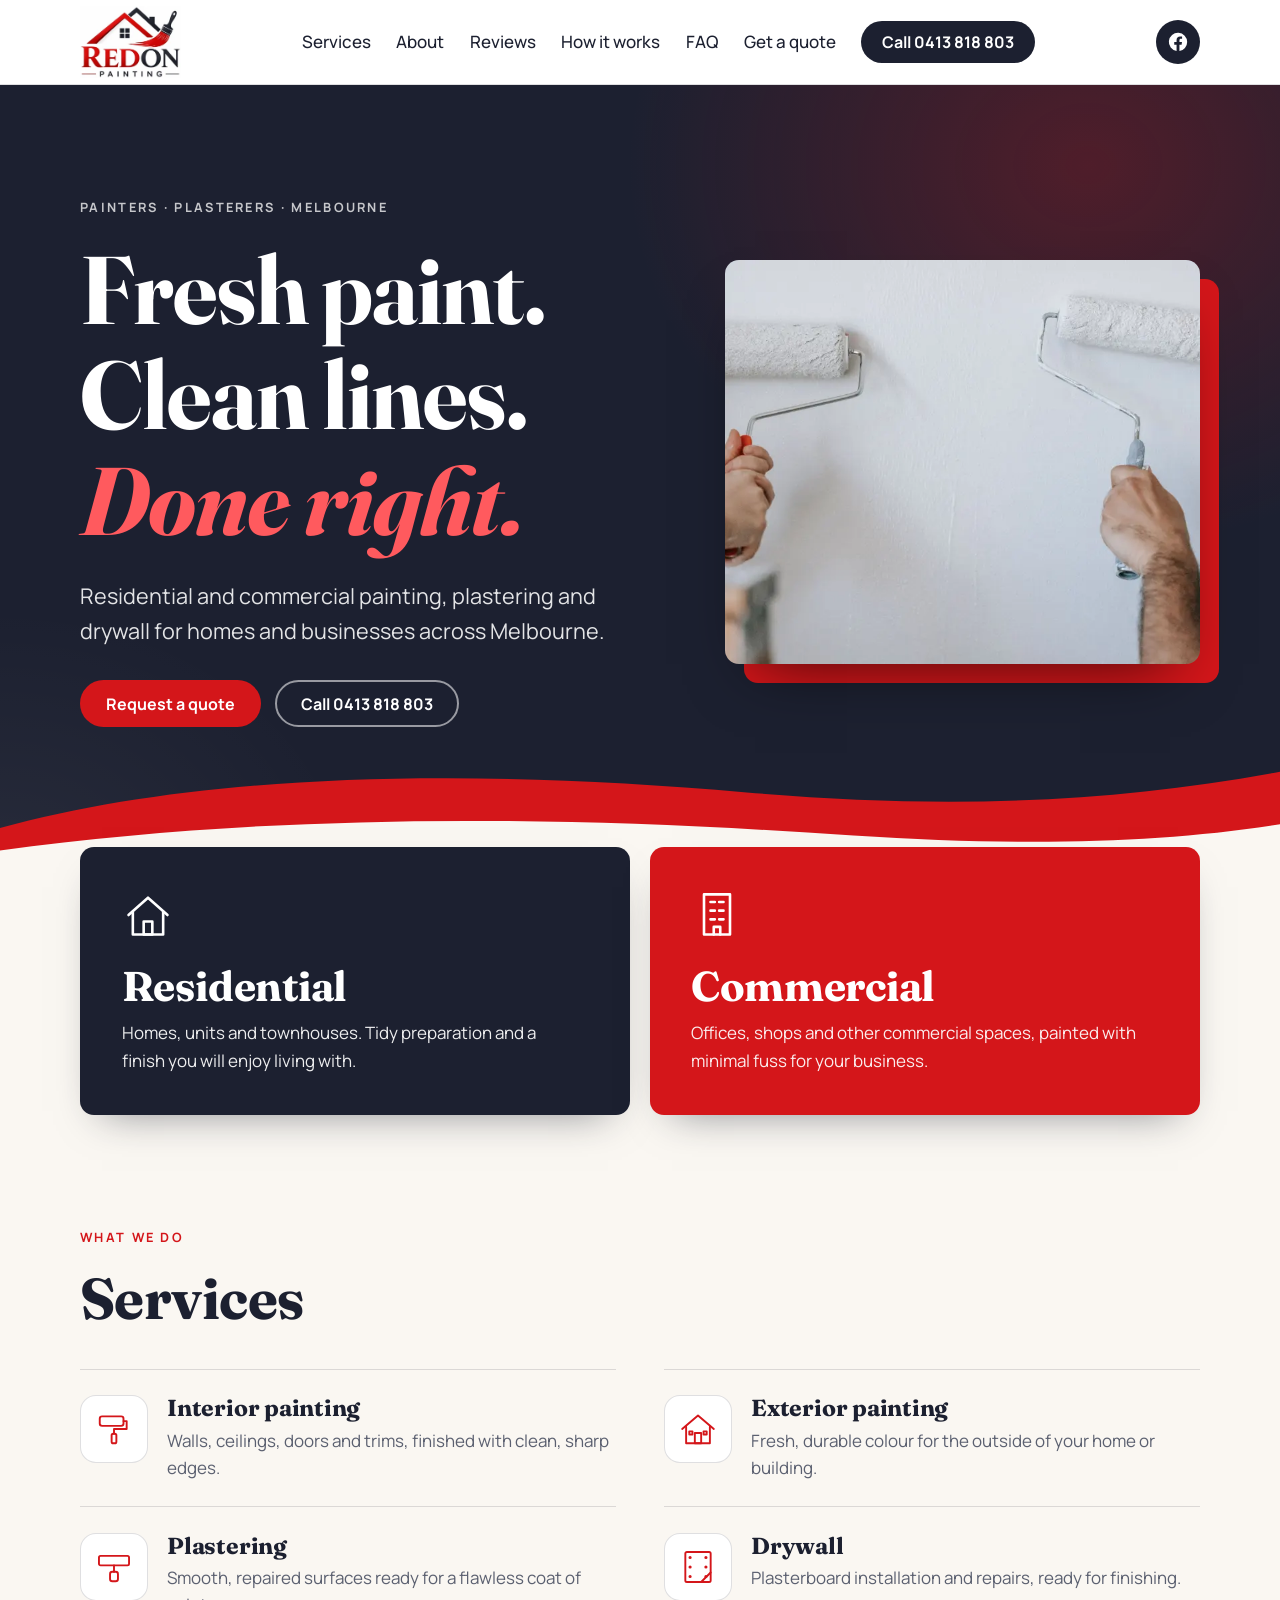
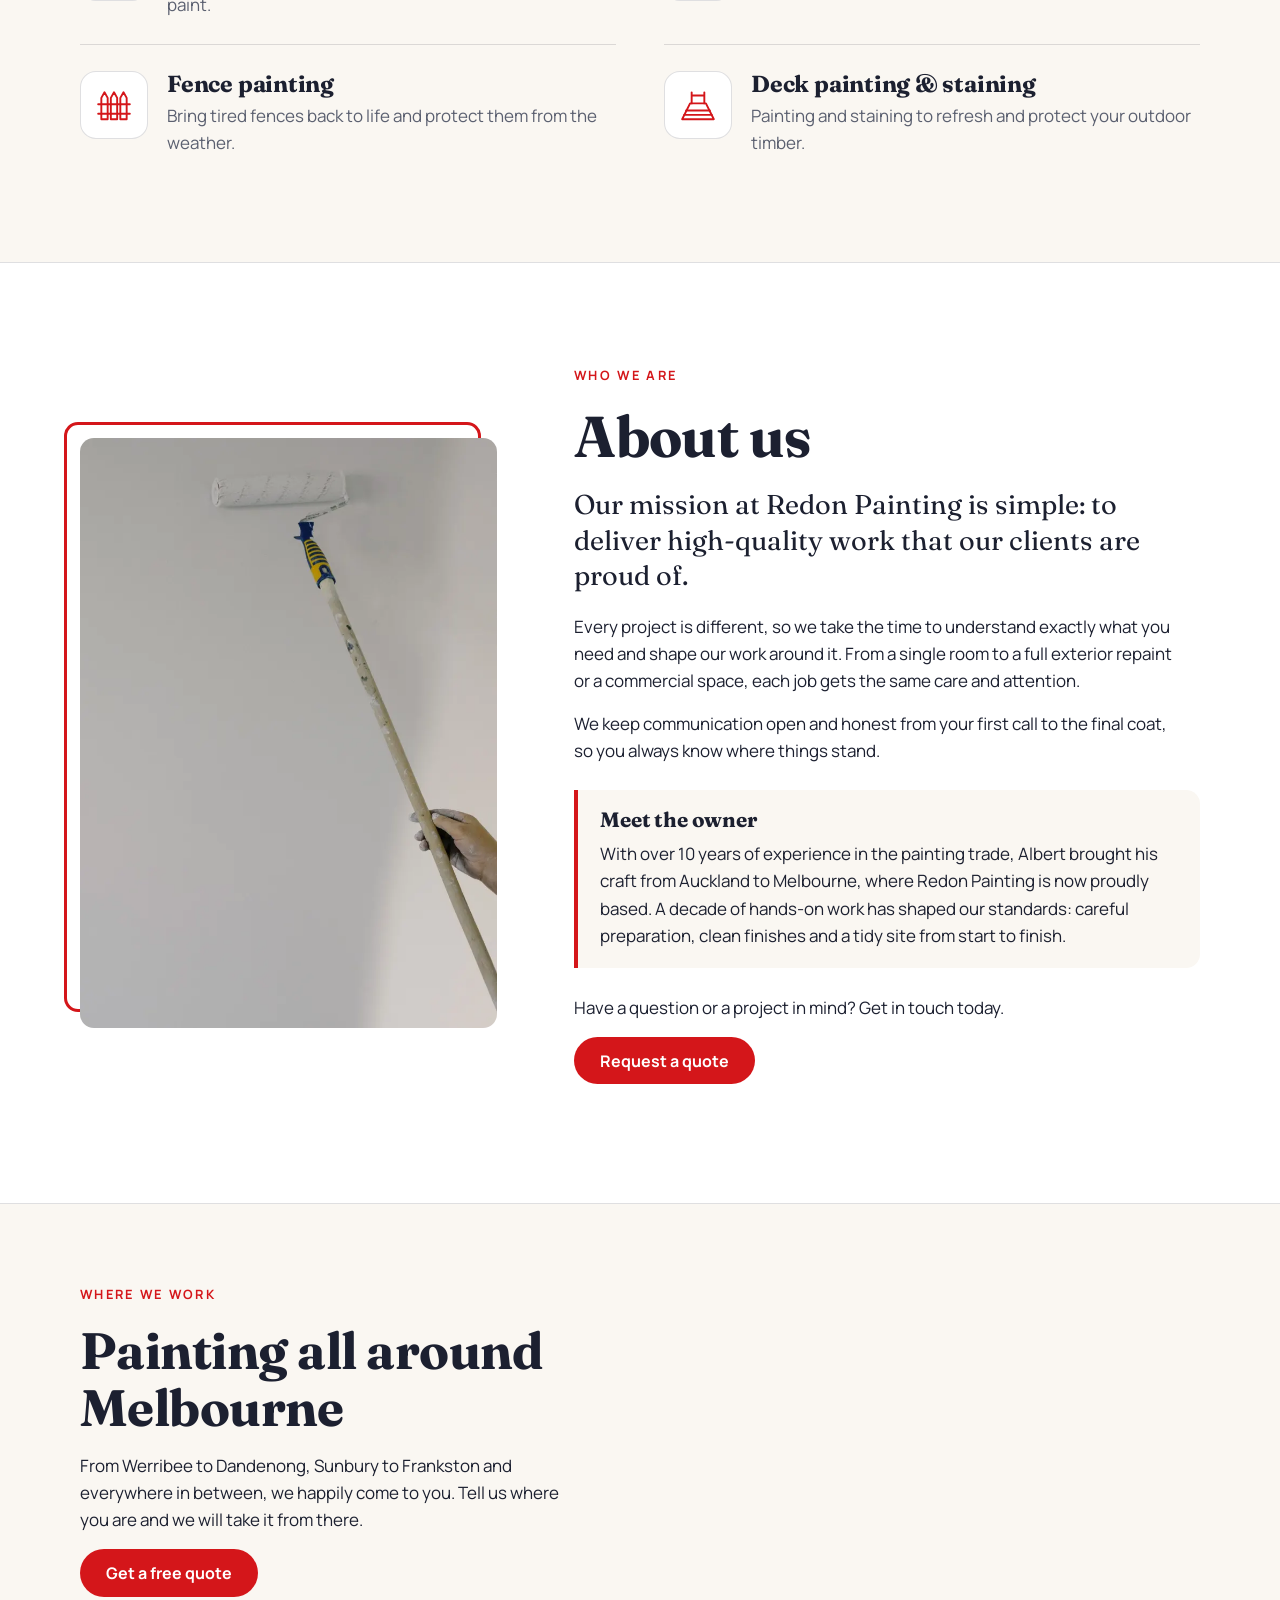
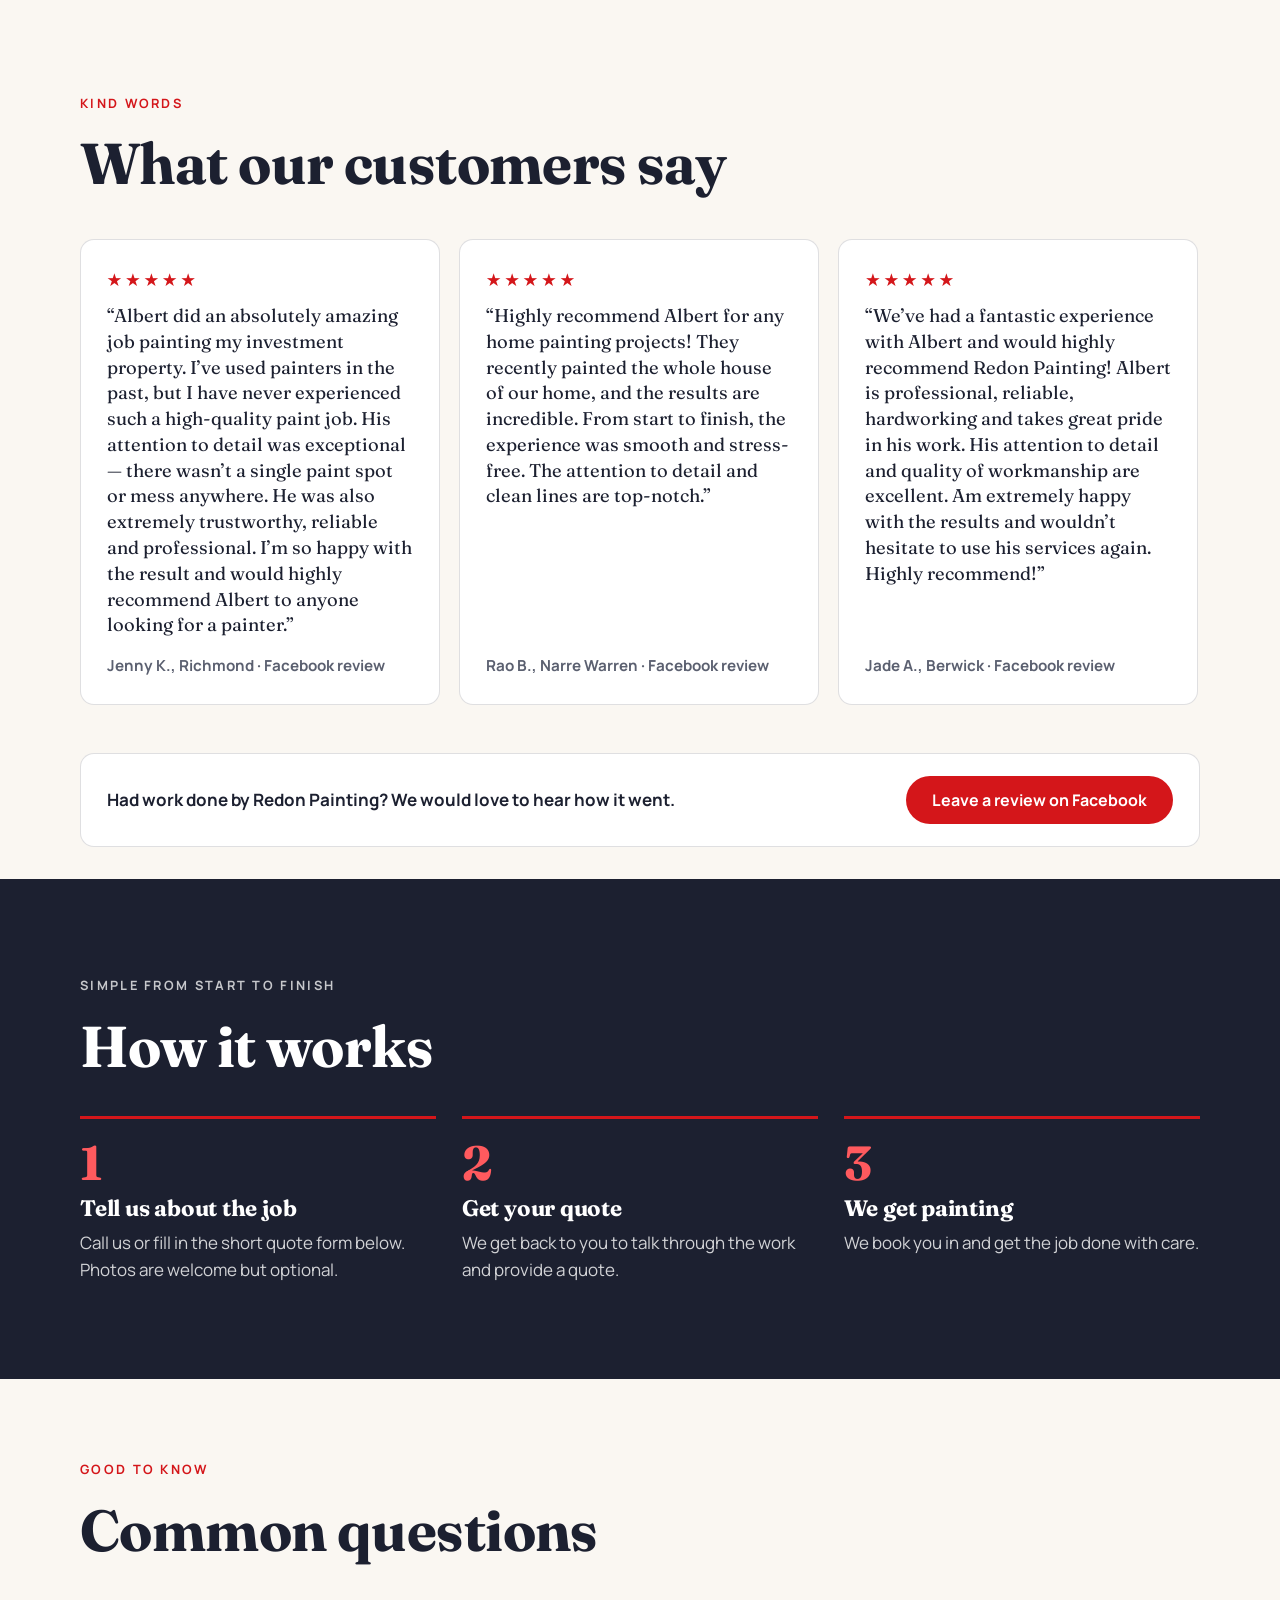
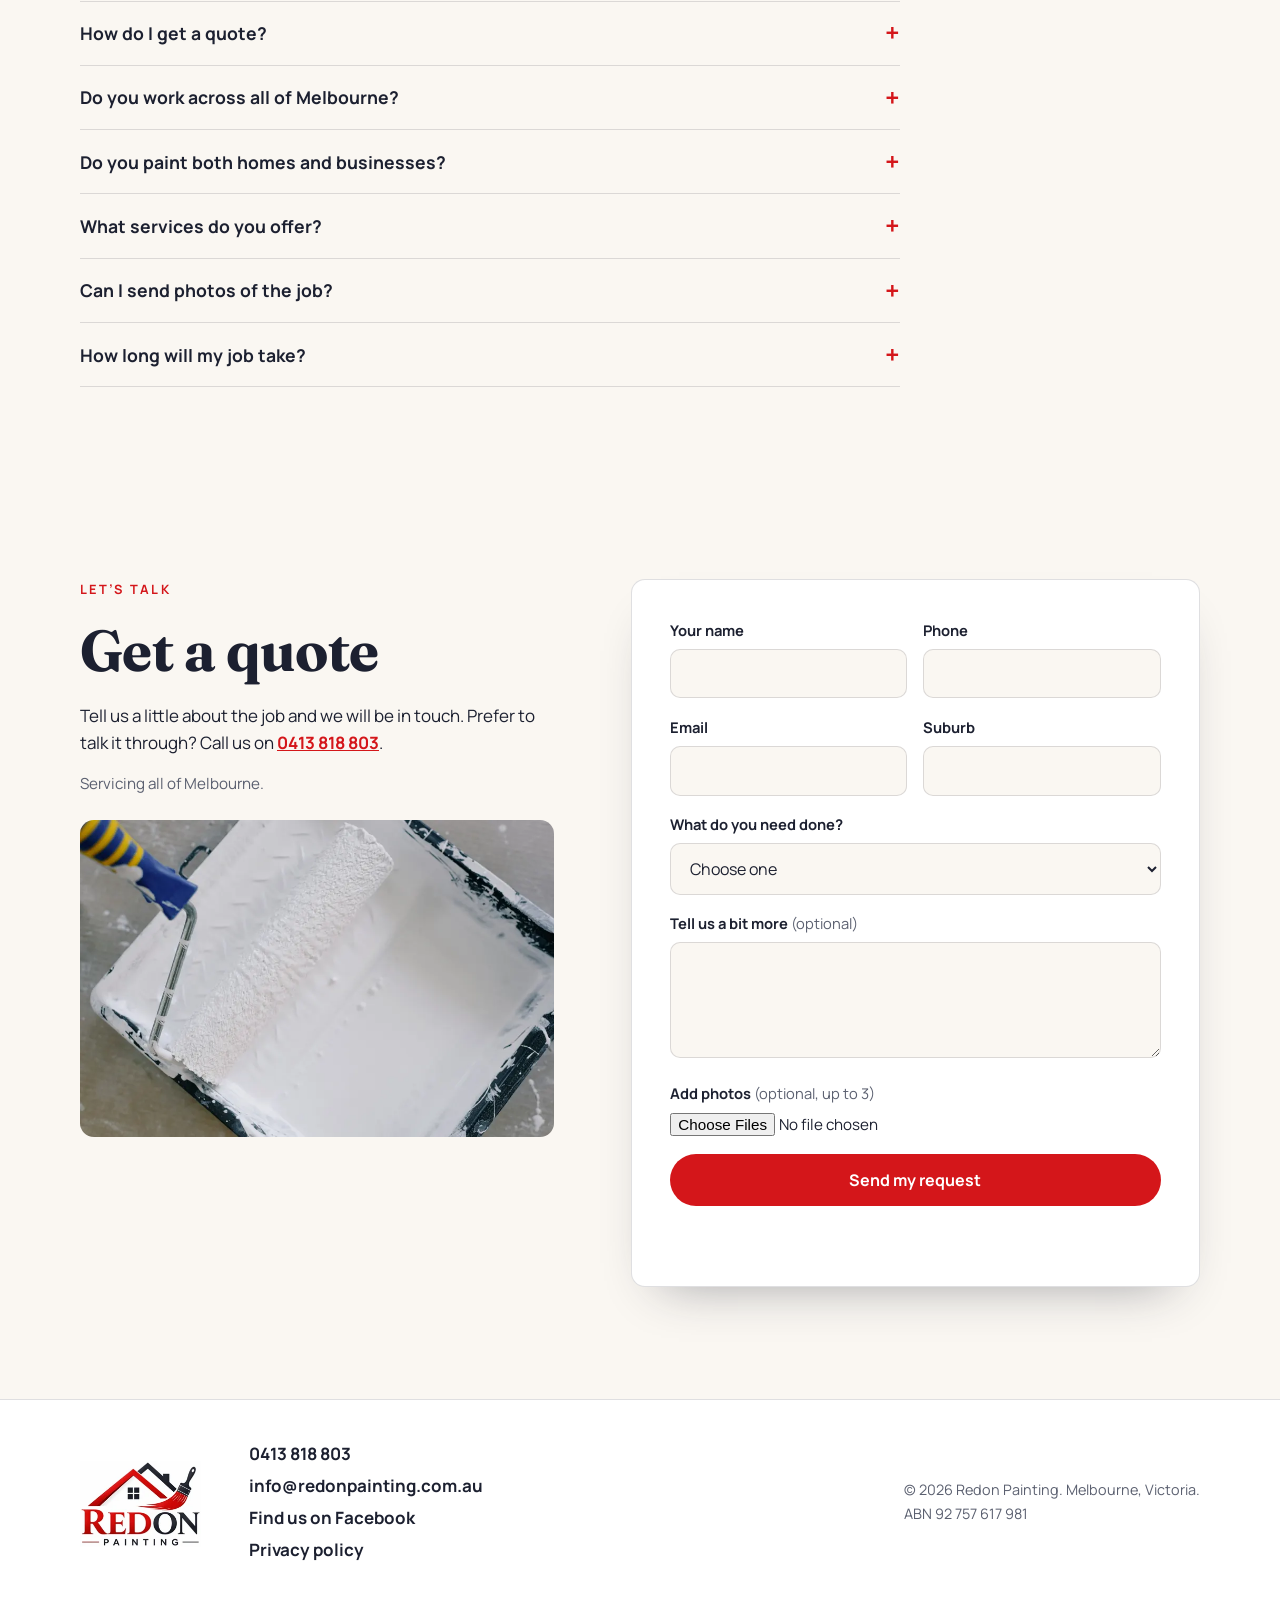
==== index.html @ ce5daf99 "Restore Meet the owner heading Co-Authored-By: Claude Sonnet 5.5 <noreply@anthropic.com> Claude-Sess" ====
<!doctype html>
<html lang="en-AU">
<head>
  <meta charset="utf-8">
  <meta name="viewport" content="width=device-width, initial-scale=1">
  <title>Redon Painting | Residential &amp; Commercial Painters in Melbourne</title>
  <meta name="description" content="Redon Painting offers residential and commercial painting, plastering and drywall across all of Melbourne. Interior, exterior, fence and deck painting. Call 0413 818 803 or request a quote online.">
  <meta name="theme-color" content="#1c2030">

  <link rel="canonical" href="https://redonpainting.com.au/">

  <meta property="og:type" content="website">
  <meta property="og:url" content="https://redonpainting.com.au/">
  <meta property="og:site_name" content="Redon Painting">
  <meta property="og:title" content="Redon Painting | Painters in Melbourne">
  <meta property="og:description" content="Residential and commercial painting, plastering and drywall across Melbourne. Request a quote online or call 0413 818 803.">
  <meta property="og:locale" content="en_AU">
  <meta property="og:image" content="https://redonpainting.com.au/og-image.jpg">
  <meta property="og:image:width" content="1200">
  <meta property="og:image:height" content="630">
  <meta name="twitter:card" content="summary_large_image">
  <meta name="twitter:image" content="https://redonpainting.com.au/og-image.jpg">

  <link rel="icon" type="image/png" href="favicon.png">
  <link rel="apple-touch-icon" href="apple-touch-icon.png">

  <link rel="preconnect" href="https://fonts.googleapis.com">
  <link rel="preconnect" href="https://fonts.gstatic.com" crossorigin>
  <link rel="stylesheet" href="https://fonts.googleapis.com/css2?family=Fraunces:wght@600;700&family=Manrope:wght@400;500;700&display=swap">
  <link rel="stylesheet" href="styles.css?v=20261103b">

  <script type="application/ld+json">
  {
    "@context": "https://schema.org",
    "@type": "HousePainter",
    "name": "Redon Painting",
    "description": "Residential and commercial painting, plastering and drywall services in Melbourne.",
    "url": "https://redonpainting.com.au/",
    "email": "info@redonpainting.com.au",
    "image": "https://redonpainting.com.au/og-image.jpg",
    "telephone": "+61413818803",
    "areaServed": [{ "@type": "City", "name": "Melbourne" }, { "@type": "City", "name": "Dandenong" }, { "@type": "City", "name": "Narre Warren" }, { "@type": "City", "name": "Berwick" }, { "@type": "City", "name": "Cranbourne" }, { "@type": "City", "name": "Pakenham" }, { "@type": "City", "name": "Hallam" }, { "@type": "City", "name": "Endeavour Hills" }],
    "address": { "@type": "PostalAddress", "addressLocality": "Melbourne", "addressRegion": "VIC", "addressCountry": "AU" },
    "sameAs": ["https://www.facebook.com/profile.php?id=61593051551613"]
  }
  </script>
  <script type="application/ld+json">
  {
    "@context": "https://schema.org",
    "@type": "FAQPage",
    "mainEntity": [
      {
        "@type": "Question",
        "name": "How do I get a quote?",
        "acceptedAnswer": {
          "@type": "Answer",
          "text": "Fill in the short quote form on this page or call us on 0413 818 803. Tell us about the job, and we will get back to you to talk it through and provide a quote. Photos are welcome but optional."
        }
      },
      {
        "@type": "Question",
        "name": "Do you work across all of Melbourne?",
        "acceptedAnswer": {
          "@type": "Answer",
          "text": "Yes. We are happy to work all around Melbourne, from the inner city to the outer suburbs. Just tell us your suburb when you get in touch."
        }
      },
      {
        "@type": "Question",
        "name": "Do you paint both homes and businesses?",
        "acceptedAnswer": {
          "@type": "Answer",
          "text": "Yes. We do residential painting for homes, units and townhouses, and commercial painting for offices, shops and other business spaces."
        }
      },
      {
        "@type": "Question",
        "name": "What services do you offer?",
        "acceptedAnswer": {
          "@type": "Answer",
          "text": "Interior and exterior painting, plastering, drywall, fence painting, and deck painting and staining."
        }
      },
      {
        "@type": "Question",
        "name": "Can I send photos of the job?",
        "acceptedAnswer": {
          "@type": "Answer",
          "text": "Yes. The quote form lets you add up to 3 photos. They are optional, but they help us understand the job before we call you back."
        }
      },
      {
        "@type": "Question",
        "name": "How long will my job take?",
        "acceptedAnswer": {
          "@type": "Answer",
          "text": "It depends on the size of the job and the preparation needed. When we talk through the work with you, we will give you an idea of timing."
        }
      }
    ]
  }
  </script>
</head>
<body>
  <a class="skip" href="#main">Skip to content</a>

  <header class="site-header">
    <div class="wrap header-inner">
      <a class="brand" href="#top" aria-label="Redon Painting home">
        <img src="logo-sm.webp" alt="Redon Painting logo" width="110" height="79">
      </a>
      <nav id="nav" class="nav" aria-label="Main">
        <a href="#services">Services</a>
        <a href="#about">About</a>
        <a href="#reviews" id="nav-reviews" hidden>Reviews</a>
        <a href="#process">How it works</a>
        <a href="#faq">FAQ</a>
        <a href="#quote">Get a quote</a>
        <a class="btn btn-call" href="tel:+61413818803">Call 0413 818 803</a>
      </nav>
      <div class="header-actions">
        <a class="social" href="https://www.facebook.com/profile.php?id=61593051551613" target="_blank" rel="noopener" aria-label="Redon Painting on Facebook">
          <svg viewBox="0 0 24 24" width="22" height="22" aria-hidden="true" focusable="false"><path fill="currentColor" d="M22 12a10 10 0 1 0-11.56 9.88v-6.99H7.9V12h2.54V9.8c0-2.5 1.49-3.89 3.78-3.89 1.09 0 2.24.2 2.24.2v2.46h-1.26c-1.24 0-1.63.77-1.63 1.56V12h2.78l-.44 2.89h-2.34v6.99A10 10 0 0 0 22 12z"/></svg>
        </a>
        <button class="nav-toggle" aria-expanded="false" aria-controls="nav">Menu</button>
      </div>
    </div>
  </header>

  <main id="main">
    <section class="hero" id="top">
      <div class="wrap hero-inner">
       <div class="hero-text">
        <p class="eyebrow">Painters &middot; Plasterers &middot; Melbourne</p>
        <h1>Fresh paint.<br>Clean lines.<br><span>Done right.</span></h1>
        <p class="lead">Residential and commercial painting, plastering and drywall for homes and businesses across Melbourne.</p>
        <div class="hero-actions">
          <a class="btn btn-red" href="#quote">Request a quote</a>
          <a class="btn btn-ghost" href="tel:+61413818803">Call 0413 818 803</a>
        </div>
       </div>
       <div class="hero-photo">
         <img src="hero.webp" width="1100" height="605" fetchpriority="high" alt="Two painters rolling white paint onto a wall">
       </div>
      </div>
      <svg class="stroke" viewBox="0 0 1200 160" preserveAspectRatio="none" aria-hidden="true" focusable="false">
        <path d="M0 96 C 180 40, 420 30, 700 58 C 880 76, 1040 70, 1200 36 L1200 160 L0 160 Z" fill="#d4161a"/>
        <path d="M0 120 C 260 80, 520 82, 800 104 C 960 116, 1090 112, 1200 92 L1200 160 L0 160 Z" fill="#faf7f2"/>
      </svg>
    </section>

    <section class="audience wrap" aria-label="Who we work for">
      <article class="panel panel-dark">
        <svg class="ico" viewBox="0 0 48 48" aria-hidden="true"><path d="M6 24 24 8l18 16"/><path d="M10 21v21h28V21"/><rect x="20" y="30" width="8" height="12"/></svg>
        <h2>Residential</h2>
        <p>Homes, units and townhouses. Tidy preparation and a finish you will enjoy living with.</p>
      </article>
      <article class="panel panel-red">
        <svg class="ico" viewBox="0 0 48 48" aria-hidden="true"><rect x="12" y="5" width="24" height="37"/><path d="M18 12h4M26 12h4M18 20h4M26 20h4M18 28h4M26 28h4"/><path d="M21 42v-7h6v7"/></svg>
        <h2>Commercial</h2>
        <p>Offices, shops and other commercial spaces, painted with minimal fuss for your business.</p>
      </article>
    </section>

    <section class="services wrap" id="services">
      <div class="section-head">
        <p class="eyebrow eyebrow-red">What we do</p>
        <h2>Services</h2>
      </div>
      <ol class="service-list">
        <li>
          <span class="svc-ico"><svg viewBox="0 0 48 48" aria-hidden="true"><rect x="6" y="8" width="30" height="12" rx="3"/><path d="M36 14h4v10H24v6"/><rect x="21" y="30" width="6" height="12" rx="2"/></svg></span>
          <div><h3>Interior painting</h3><p>Walls, ceilings, doors and trims, finished with clean, sharp edges.</p></div>
        </li>
        <li>
          <span class="svc-ico"><svg viewBox="0 0 48 48" aria-hidden="true"><path d="M4 24 24 7l20 17"/><path d="M9 21v21h30V21"/><rect x="20" y="29" width="8" height="13"/><path d="M13 27h4v4h-4zM31 27h4v4h-4z"/></svg></span>
          <div><h3>Exterior painting</h3><p>Fresh, durable colour for the outside of your home or building.</p></div>
        </li>
        <li>
          <span class="svc-ico"><svg viewBox="0 0 48 48" aria-hidden="true"><rect x="5" y="10" width="38" height="12" rx="2"/><path d="M24 22v8"/><rect x="19" y="30" width="10" height="12" rx="3"/></svg></span>
          <div><h3>Plastering</h3><p>Smooth, repaired surfaces ready for a flawless coat of paint.</p></div>
        </li>
        <li>
          <span class="svc-ico"><svg viewBox="0 0 48 48" aria-hidden="true"><rect x="8" y="5" width="32" height="38" rx="2"/><path d="M14 12h.01M34 12h.01M14 36h.01M34 36h.01M14 24h.01M34 24h.01" stroke-width="4"/><path d="M28 43l12-12"/></svg></span>
          <div><h3>Drywall</h3><p>Plasterboard installation and repairs, ready for finishing.</p></div>
        </li>
        <li>
          <span class="svc-ico"><svg viewBox="0 0 48 48" aria-hidden="true"><path d="M8 15l4-7 4 7v27H8zM20 15l4-7 4 7v27h-8zM32 15l4-7 4 7v27h-8z"/><path d="M4 23h40M4 35h40"/></svg></span>
          <div><h3>Fence painting</h3><p>Bring tired fences back to life and protect them from the weather.</p></div>
        </li>
        <li>
          <span class="svc-ico"><svg viewBox="0 0 48 48" aria-hidden="true"><path d="M14 22h20l10 20H4z"/><path d="M9 31h30M6.5 36.5h35"/><path d="M16 22V8M32 22V8M16 12h16"/></svg></span>
          <div><h3>Deck painting &amp; staining</h3><p>Painting and staining to refresh and protect your outdoor timber.</p></div>
        </li>
      </ol>
    </section>

    <section class="about" id="about">
      <div class="wrap about-inner">
        <div class="about-photo">
          <img src="about.webp" width="778" height="1100" loading="lazy" alt="A painter using a roller on a long pole to paint a wall">
        </div>
        <div class="about-text">
          <p class="eyebrow eyebrow-red">Who we are</p>
          <h2>About us</h2>
          <p class="big">Our mission at Redon Painting is simple: to deliver high-quality work that our clients are proud of.</p>
          <p>Every project is different, so we take the time to understand exactly what you need and shape our work around it. From a single room to a full exterior repaint or a commercial space, each job gets the same care and attention.</p>
          <p>We keep communication open and honest from your first call to the final coat, so you always know where things stand.</p>
          <div class="owner-note">
            <h3>Meet the owner</h3>
            <p>With over 10 years of experience in the painting trade, Albert brought his craft from Auckland to Melbourne, where Redon Painting is now proudly based. A decade of hands-on work has shaped our standards: careful preparation, clean finishes and a tidy site from start to finish.</p>
          </div>
          <p>Have a question or a project in mind? Get in touch today.</p>
          <p><a class="btn btn-red" href="#quote">Request a quote</a></p>
        </div>
      </div>
    </section>

    <section class="areas wrap" id="areas">
      <div class="areas-head">
        <p class="eyebrow eyebrow-red">Where we work</p>
        <h2>Painting all around Melbourne</h2>
        <p>From Werribee to Dandenong, Sunbury to Frankston and everywhere in between, we happily come to you. Tell us where you are and we will take it from there.</p>
        <p><a class="btn btn-red" href="#quote">Get a free quote</a></p>
      </div>
    </section>

    <section class="reviews wrap" id="reviews" hidden>
      <div class="section-head">
        <p class="eyebrow eyebrow-red">Kind words</p>
        <h2>What our customers say</h2>
      </div>
      <div class="carousel">
        <button class="car-btn car-prev" type="button" aria-label="Previous review" hidden>&#8249;</button>
        <div id="review-list" class="review-track" tabindex="0" role="region" aria-label="Customer reviews"></div>
        <button class="car-btn car-next" type="button" aria-label="Next review" hidden>&#8250;</button>
      </div>
      <div id="review-dots" class="dots" aria-hidden="true"></div>
      <div class="review-cta">
        <p>Had work done by Redon Painting? We would love to hear how it went.</p>
        <a class="btn btn-red" href="https://www.facebook.com/profile.php?id=61593051551613&amp;sk=reviews" target="_blank" rel="noopener">Leave a review on Facebook</a>
      </div>
    </section>

    <section class="process" id="process">
      <div class="wrap">
        <div class="section-head">
          <p class="eyebrow">Simple from start to finish</p>
          <h2>How it works</h2>
        </div>
        <div class="steps">
          <div class="step"><span class="step-num">1</span><h3>Tell us about the job</h3><p>Call us or fill in the short quote form below. Photos are welcome but optional.</p></div>
          <div class="step"><span class="step-num">2</span><h3>Get your quote</h3><p>We get back to you to talk through the work and provide a quote.</p></div>
          <div class="step"><span class="step-num">3</span><h3>We get painting</h3><p>We book you in and get the job done with care.</p></div>
        </div>
      </div>
    </section>

    <section class="faq wrap" id="faq">
      <div class="section-head">
        <p class="eyebrow eyebrow-red">Good to know</p>
        <h2>Common questions</h2>
      </div>
      <div class="faq-list">
        <details>
          <summary>How do I get a quote?</summary>
          <p>Fill in the short quote form on this page or call us on 0413 818 803. Tell us about the job, and we will get back to you to talk it through and provide a quote. Photos are welcome but optional.</p>
        </details>
        <details>
          <summary>Do you work across all of Melbourne?</summary>
          <p>Yes. We are happy to work all around Melbourne, from the inner city to the outer suburbs. Just tell us your suburb when you get in touch.</p>
        </details>
        <details>
          <summary>Do you paint both homes and businesses?</summary>
          <p>Yes. We do residential painting for homes, units and townhouses, and commercial painting for offices, shops and other business spaces.</p>
        </details>
        <details>
          <summary>What services do you offer?</summary>
          <p>Interior and exterior painting, plastering, drywall, fence painting, and deck painting and staining.</p>
        </details>
        <details>
          <summary>Can I send photos of the job?</summary>
          <p>Yes. The quote form lets you add up to 3 photos. They are optional, but they help us understand the job before we call you back.</p>
        </details>
        <details>
          <summary>How long will my job take?</summary>
          <p>It depends on the size of the job and the preparation needed. When we talk through the work with you, we will give you an idea of timing.</p>
        </details>
      </div>
    </section>

    <section class="quote wrap" id="quote">
      <div class="quote-intro">
        <p class="eyebrow eyebrow-red">Let&rsquo;s talk</p>
        <h2>Get a quote</h2>
        <p>Tell us a little about the job and we will be in touch. Prefer to talk it through? Call us on <a class="phone-link" href="tel:+61413818803">0413 818 803</a>.</p>
        <p class="mobile-only">Or <a class="phone-link" href="sms:+61413818803">send us a text message</a>.</p>
        <p class="fine">Servicing all of Melbourne.</p>
        <img class="quote-photo" src="paint-tray.webp" width="900" height="601" loading="lazy" alt="A paint roller resting in a tray of white paint">
      </div>

      <form id="quote-form" class="form" novalidate>
        <input type="hidden" name="access_key" value="51702332-5097-4871-b7d9-df3c2cf20ee1">
        <input type="hidden" name="subject" value="New quote request from the Redon Painting website">
        <input type="hidden" name="from_name" value="Redon Painting Website">
        <input type="checkbox" name="botcheck" class="hp" tabindex="-1" autocomplete="off" aria-hidden="true">

        <div class="row">
          <label>Your name
            <input type="text" name="name" autocomplete="name" required>
          </label>
          <label>Phone
            <input type="tel" name="phone" autocomplete="tel" inputmode="tel" required>
          </label>
        </div>
        <div class="row">
          <label>Email
            <input type="email" name="email" autocomplete="email" required>
          </label>
          <label>Suburb
            <input type="text" name="suburb" autocomplete="address-level2" required>
          </label>
        </div>
        <label>What do you need done?
          <select name="service" required>
            <option value="" selected disabled>Choose one</option>
            <option>Interior painting</option>
            <option>Exterior painting</option>
            <option>Commercial painting</option>
            <option>Plastering</option>
            <option>Drywall</option>
            <option>Fence painting</option>
            <option>Deck painting / staining</option>
            <option>Not sure yet</option>
          </select>
        </label>
        <label>Tell us a bit more <span class="opt">(optional)</span>
          <textarea name="message" rows="4"></textarea>
        </label>
        <label>Add photos <span class="opt">(optional, up to 3)</span>
          <input type="file" id="photos" name="attachment" accept="image/*" multiple>
        </label>

        <button class="btn btn-red btn-block" type="submit">Send my request</button>
        <p id="form-status" class="status" role="status" aria-live="polite"></p>
      </form>
    </section>
  </main>

  <footer class="site-footer">
    <div class="wrap footer-inner">
      <img src="logo-sm.webp" alt="Redon Painting" width="120" height="86" loading="lazy">
      <div>
        <p><a href="tel:+61413818803">0413 818 803</a></p>
        <p><a href="mailto:info@redonpainting.com.au">info@redonpainting.com.au</a></p>
        <p><a href="https://www.facebook.com/profile.php?id=61593051551613" target="_blank" rel="noopener">Find us on Facebook</a></p>
        <p><a href="privacy">Privacy policy</a></p>
      </div>
      <p class="copy">&copy; <span id="year">2026</span> Redon Painting. Melbourne, Victoria.<br>ABN 92 757 617 981</p>
    </div>
  </footer>

  <div class="contact-bar">
    <a href="tel:+61413818803">Call</a>
    <a href="sms:+61413818803">Text</a>
  </div>

  <script src="script.js?v=20261103b" defer></script>
</body>
</html>
---- styles.css ----
:root {
  --red: #d4161a;
  --red-dark: #a90f13;
  --ink: #1c2030;
  --paper: #faf7f2;
  --white: #ffffff;
  --muted: #5b6070;
  --line: rgba(28, 32, 48, 0.14);
  --serif: "Fraunces", Georgia, "Times New Roman", serif;
  --sans: "Manrope", system-ui, -apple-system, "Segoe UI", Roboto, Arial, sans-serif;
  --radius: 14px;
}

*, *::before, *::after { box-sizing: border-box; }
html { scroll-behavior: smooth; scroll-padding-top: 90px; }
body {
  margin: 0;
  font-family: var(--sans);
  font-size: 1.0625rem;
  line-height: 1.6;
  color: var(--ink);
  background: var(--paper);
  -webkit-font-smoothing: antialiased;
}
img { max-width: 100%; height: auto; display: block; }
a { color: inherit; }
h1, h2, h3 { font-family: var(--serif); line-height: 1.1; margin: 0; letter-spacing: -0.01em; }
p { margin: 0 0 1rem; }

.wrap { width: min(1120px, 100% - 2.5rem); margin-inline: auto; }
.skip { position: absolute; left: -999px; top: 0; background: var(--ink); color: #fff; padding: .6rem 1rem; z-index: 100; }
.skip:focus { left: 0; }

/* Buttons */
.btn {
  display: inline-flex; align-items: center; justify-content: center;
  padding: .85rem 1.5rem; border-radius: 999px; border: 2px solid transparent;
  font: 700 1rem/1 var(--sans); text-decoration: none; cursor: pointer;
  transition: transform .15s ease, background .15s ease, color .15s ease, border-color .15s ease;
}
.btn:hover { transform: translateY(-2px); }
.btn-red { background: var(--red); color: #fff; }
.btn-red:hover { background: var(--red-dark); }
.btn-ghost { border-color: rgba(255,255,255,.55); color: #fff; }
.btn-ghost:hover { background: #fff; color: var(--ink); }
.btn-call { background: var(--ink); color: #fff; padding: .7rem 1.2rem; }
.btn-call:hover { background: var(--red); }
.btn-block { width: 100%; padding: 1rem; }
:focus-visible { outline: 3px solid var(--red); outline-offset: 3px; }

/* Header */
.site-header { position: sticky; top: 0; z-index: 50; background: var(--white); border-bottom: 1px solid var(--line); }
.header-inner { display: flex; align-items: center; justify-content: space-between; min-height: 84px; gap: 1rem; }
.brand img { height: 72px; width: auto; }
.nav { display: flex; align-items: center; gap: 1.6rem; }
.nav a:not(.btn) { text-decoration: none; font-weight: 500; }
.nav a:not(.btn):hover { color: var(--red); }
.header-actions { display: flex; align-items: center; gap: .7rem; }
.social { display: inline-flex; align-items: center; justify-content: center; width: 44px; height: 44px; border-radius: 50%; background: var(--ink); color: #fff; transition: background .15s ease, transform .15s ease; }
.social:hover { background: #1877f2; transform: translateY(-2px); }
.nav-toggle {
  display: none; background: none; border: 2px solid var(--ink); color: var(--ink);
  border-radius: 999px; padding: .5rem 1rem; font: 700 .95rem var(--sans); cursor: pointer;
}

/* Hero */
.hero { position: relative; background: var(--ink); color: #fff; padding: clamp(3.5rem, 9vw, 7rem) 0 clamp(7rem, 14vw, 10rem); overflow: hidden; }
.hero::before {
  content: ""; position: absolute; inset: 0;
  background:
    radial-gradient(60% 80% at 85% 10%, rgba(212,22,26,.28), transparent 60%),
    radial-gradient(40% 50% at 0% 100%, rgba(255,255,255,.05), transparent 70%);
}
.hero-inner { position: relative; z-index: 1; display: grid; grid-template-columns: 1.1fr .9fr; gap: clamp(1.5rem, 5vw, 4rem); align-items: center; }
.hero-photo { position: relative; }
.hero-photo::before { content: ""; position: absolute; inset: 1.2rem -1.2rem -1.2rem 1.2rem; background: var(--red); border-radius: var(--radius); }
.hero-photo img { position: relative; width: 100%; height: auto; aspect-ratio: 4 / 3.4; object-fit: cover; border-radius: var(--radius); box-shadow: 0 30px 60px -30px rgba(0,0,0,.7); }
.eyebrow { font-weight: 700; font-size: .8rem; letter-spacing: .18em; text-transform: uppercase; color: rgba(255,255,255,.75); margin-bottom: 1.2rem; }
.eyebrow-red { color: var(--red); }
.hero h1 { font-size: clamp(2.8rem, 8vw, 6rem); font-weight: 700; max-width: 12ch; }
.hero h1 span { color: #ff5a5e; font-style: italic; }
.lead { font-size: clamp(1.1rem, 2.4vw, 1.35rem); max-width: 34rem; margin: 1.6rem 0 2rem; color: rgba(255,255,255,.88); }
.hero-actions { display: flex; flex-wrap: wrap; gap: .9rem; }
.stroke { position: absolute; left: 0; right: 0; bottom: -1px; width: 100%; height: clamp(70px, 12vw, 150px); display: block; z-index: 1; }

/* Audience panels */
.audience { display: grid; grid-template-columns: 1fr 1fr; gap: 1.2rem; margin-top: -2.5rem; position: relative; z-index: 2; }
.panel { padding: clamp(1.6rem, 4vw, 2.6rem); border-radius: var(--radius); color: #fff; box-shadow: 0 18px 40px -22px rgba(28,32,48,.55); }
.panel h2 { font-size: clamp(1.8rem, 4vw, 2.6rem); margin-bottom: .6rem; }
.panel p { margin: 0; max-width: 28rem; opacity: .92; }
.panel-dark { background: var(--ink); }
.panel-red { background: var(--red); }

.ico { width: 52px; height: 52px; margin-bottom: 1rem; fill: none; stroke: currentColor; stroke-width: 2.4; stroke-linecap: round; stroke-linejoin: round; }

/* Services */
.services { padding: clamp(4rem, 9vw, 7rem) 0 clamp(3rem, 7vw, 5rem); }
.section-head { margin-bottom: 2.4rem; }
.section-head h2 { font-size: clamp(2.2rem, 5vw, 3.6rem); }
.service-list { list-style: none; margin: 0; padding: 0; display: grid; grid-template-columns: 1fr 1fr; column-gap: 3rem; }
.service-list li { display: flex; gap: 1.2rem; padding: 1.6rem 0; border-top: 1px solid var(--line); transition: padding-left .2s ease; }
.service-list li:hover { padding-left: .6rem; }
.svc-ico { flex: none; width: 68px; height: 68px; border-radius: 16px; background: var(--white); border: 1px solid var(--line); display: grid; place-items: center; color: var(--red); transition: background .2s ease, color .2s ease; }
.svc-ico svg { width: 38px; height: 38px; fill: none; stroke: currentColor; stroke-width: 2.4; stroke-linecap: round; stroke-linejoin: round; }
.service-list li:hover .svc-ico { background: var(--red); color: #fff; }
.service-list h3 { font-size: 1.45rem; margin-bottom: .35rem; }
.service-list p { color: var(--muted); margin: 0; }

/* About */
.about { background: var(--white); border-block: 1px solid var(--line); padding: clamp(3.5rem, 8vw, 6.5rem) 0; }
.about-inner { display: grid; grid-template-columns: .8fr 1.2fr; gap: clamp(2rem, 6vw, 5rem); align-items: center; }
.about-photo { position: relative; max-width: 420px; }
.about-photo::before { content: ""; position: absolute; inset: -1rem 1rem 1rem -1rem; border: 3px solid var(--red); border-radius: var(--radius); }
.about-photo img { position: relative; width: 100%; height: auto; border-radius: var(--radius); }
.about-text h2 { font-size: clamp(2.2rem, 5vw, 3.6rem); margin-bottom: 1.2rem; }
.about-text .big { font-family: var(--serif); font-size: clamp(1.3rem, 2.6vw, 1.7rem); line-height: 1.3; margin-bottom: 1.2rem; }
.about-text p { max-width: 38rem; }

/* Process */
.process { background: var(--ink); color: #fff; padding: clamp(3.5rem, 8vw, 6rem) 0; }
.steps { display: grid; grid-template-columns: repeat(3, 1fr); gap: 1.6rem; }
.step { border-top: 3px solid var(--red); padding-top: 1.2rem; }
.step-num { font-family: var(--serif); font-size: 3rem; font-weight: 700; color: #ff5a5e; line-height: 1; display: block; margin-bottom: .6rem; }
.step h3 { font-size: 1.4rem; margin-bottom: .5rem; }
.step p { color: rgba(255,255,255,.8); margin: 0; }

/* Quote */
.quote { display: grid; grid-template-columns: 1fr 1.2fr; gap: clamp(2rem, 6vw, 5rem); padding: clamp(4rem, 9vw, 7rem) 0; align-items: start; }
.quote-intro h2 { font-size: clamp(2.2rem, 5vw, 3.6rem); margin-bottom: 1.2rem; }
.phone-link { color: var(--red); font-weight: 700; }
.fine { color: var(--muted); font-size: .95rem; }
.quote > * { min-width: 0; }
.quote-photo { width: 100%; height: auto; border-radius: var(--radius); margin-top: 1.5rem; }
.form { background: var(--white); padding: clamp(1.4rem, 4vw, 2.4rem); border-radius: var(--radius); border: 1px solid var(--line); box-shadow: 0 24px 50px -30px rgba(28,32,48,.45); }
.form label { display: block; font-weight: 700; font-size: .92rem; margin-bottom: 1.1rem; }
.form .opt { font-weight: 400; color: var(--muted); }
.row { display: grid; grid-template-columns: 1fr 1fr; gap: 1rem; }
.form input[type="text"], .form input[type="tel"], .form input[type="email"], .form select, .form textarea {
  width: 100%; margin-top: .4rem; padding: .8rem .9rem; font: 400 1rem var(--sans); color: var(--ink);
  background: var(--paper); border: 1.5px solid var(--line); border-radius: 10px;
}
.form input:focus, .form select:focus, .form textarea:focus { outline: none; border-color: var(--red); box-shadow: 0 0 0 3px rgba(212,22,26,.18); }
.form input[type="file"] { display: block; margin-top: .5rem; font: 400 .95rem var(--sans); max-width: 100%; }
.hp { position: absolute; left: -9999px; opacity: 0; height: 0; width: 0; }
.status { margin: 1rem 0 0; font-weight: 700; min-height: 1.5em; }
.status.ok { color: #1d7a3a; }
.status.err { color: var(--red-dark); }

/* Footer */
.site-footer { background: var(--white); border-top: 1px solid var(--line); padding: 2.5rem 0 5.5rem; }
.footer-inner { display: flex; flex-wrap: wrap; align-items: center; gap: 1.5rem 3rem; }
.footer-inner img { height: 86px; width: auto; }
.footer-inner p { margin: 0 0 .3rem; }
.footer-inner a { font-weight: 700; text-decoration: none; }
.footer-inner a:hover { color: var(--red); }
.copy { margin-left: auto !important; color: var(--muted); font-size: .9rem; }

[hidden] { display: none !important; }
.mobile-only { display: none; }

/* Areas */
.areas { padding: clamp(3rem, 7vw, 5rem) 0 0; display: grid; grid-template-columns: 1fr 1.2fr; gap: clamp(1.5rem, 5vw, 4rem); align-items: center; }
.areas h2 { font-size: clamp(2rem, 4.5vw, 3.2rem); margin-bottom: 1rem; }
.chips { list-style: none; margin: 0; padding: 0; display: flex; flex-wrap: wrap; gap: .7rem; }
.chips li { padding: .7rem 1.2rem; border: 1.5px solid var(--ink); border-radius: 999px; font-weight: 700; font-size: .98rem; background: var(--white); }
.chips li:nth-child(odd) { border-color: var(--red); color: var(--red-dark); }

/* Reviews */
.reviews { padding: clamp(3rem, 7vw, 5rem) 0 2rem; }
.review .stars { color: var(--red); letter-spacing: .15em; font-size: 1.1rem; margin-bottom: .6rem; }
.review blockquote { margin: 0 0 1rem; font-family: var(--serif); font-size: 1.15rem; line-height: 1.4; }
.review .who { font-weight: 700; font-size: .95rem; color: var(--muted); }

/* Mobile call / text bar */
.contact-bar { display: none; }

@media (max-width: 860px) {
  .nav-toggle { display: inline-block; }
  .nav {
    display: none; position: absolute; left: 0; right: 0; top: 100%;
    flex-direction: column; align-items: stretch; gap: 0; background: var(--white);
    border-bottom: 1px solid var(--line); padding: .5rem 1.25rem 1.2rem;
  }
  .nav.open { display: flex; }
  .nav a:not(.btn) { padding: .9rem 0; border-bottom: 1px solid var(--line); }
  .nav .btn-call { margin-top: 1rem; }
  .brand img { height: 60px; }
  .header-inner { min-height: 72px; }
  .audience, .service-list, .steps, .quote, .row, .hero-inner, .about-inner { grid-template-columns: minmax(0, 1fr); }
  .hero-photo { margin: 0 1.2rem 1.2rem 0; }
  .about-photo { margin-left: 1rem; max-width: 340px; }
  .audience { margin-top: -2rem; }
  .copy { margin-left: 0 !important; }
  .areas { grid-template-columns: minmax(0, 1fr); }
  .mobile-only { display: block; }
  .contact-bar {
    display: flex; position: fixed; left: .75rem; right: .75rem; bottom: .75rem; z-index: 60;
    gap: .5rem; padding: .4rem; background: var(--ink); border-radius: 999px;
    box-shadow: 0 10px 24px -8px rgba(0,0,0,.5);
  }
  .contact-bar a { flex: 1; text-align: center; color: #fff; font-weight: 700; text-decoration: none; padding: .8rem; border-radius: 999px; }
  .contact-bar a:first-child { background: var(--red); }
  .contact-bar a:last-child { border: 1.5px solid rgba(255,255,255,.5); }
}

@media (prefers-reduced-motion: reduce) {
  html { scroll-behavior: auto; }
  * { transition: none !important; }
}

/* Owner note */
.owner-note { margin: 1.6rem 0; padding: 1.2rem 1.4rem; border-left: 4px solid var(--red); background: var(--paper); border-radius: 0 var(--radius) var(--radius) 0; }
.owner-note h3 { font-size: 1.3rem; margin-bottom: .5rem; }
.owner-note p { margin: 0; }

/* FAQ */
.faq { padding: clamp(3rem, 7vw, 5rem) 0; }
.faq-list { max-width: 820px; }
.faq details { border-top: 1px solid var(--line); padding: 1.1rem 0; }
.faq details:last-child { border-bottom: 1px solid var(--line); }
.faq summary { cursor: pointer; font-weight: 700; font-size: 1.1rem; list-style: none; display: flex; justify-content: space-between; gap: 1rem; align-items: center; }
.faq summary::-webkit-details-marker { display: none; }
.faq summary::after { content: "+"; color: var(--red); font-size: 1.6rem; line-height: 1; flex: none; }
.faq details[open] summary::after { content: "\2212"; }
.faq details p { margin: .8rem 0 0; color: var(--muted); max-width: 65ch; }
.faq summary:focus-visible { outline: 3px solid var(--red); outline-offset: 4px; }

/* Privacy page */
.legal { padding: clamp(2.5rem, 6vw, 4.5rem) 0; max-width: 760px; }
.legal h1 { font-size: clamp(2.2rem, 5vw, 3.2rem); margin-bottom: .5rem; }
.legal h2 { font-size: 1.5rem; margin: 2rem 0 .5rem; }
.legal p, .legal li { max-width: 65ch; }
.legal .updated { color: var(--muted); }

/* Reviews carousel */
.carousel { position: relative; }
.review-track { display: flex; gap: 1.2rem; overflow-x: auto; scroll-snap-type: x mandatory; scrollbar-width: none; padding: .3rem 0 1rem; -webkit-overflow-scrolling: touch; }
.review-track::-webkit-scrollbar { display: none; }
.review-track:focus-visible { outline: 3px solid var(--red); outline-offset: 4px; border-radius: var(--radius); }
.review { flex: 0 0 min(86%, 360px); scroll-snap-align: start; margin: 0; background: var(--white); border: 1px solid var(--line); border-radius: var(--radius); padding: 1.6rem; display: flex; flex-direction: column; }
.review blockquote { flex: 1; }
.review .recommends { color: var(--red); font-weight: 700; font-size: .95rem; margin-bottom: .6rem; }
.car-btn { position: absolute; top: 45%; transform: translateY(-50%); z-index: 2; width: 46px; height: 46px; border-radius: 50%; border: 0; background: var(--ink); color: #fff; font-size: 1.8rem; line-height: 1; cursor: pointer; box-shadow: 0 8px 20px -8px rgba(28,32,48,.6); }
.car-btn[hidden] { display: none; }
.car-btn:disabled { opacity: .35; cursor: default; }
.car-prev { left: -12px; }
.car-next { right: -12px; }
.dots { display: flex; justify-content: center; gap: .5rem; margin-top: .2rem; }
.dots[hidden] { display: none; }
.dots span { width: 9px; height: 9px; border-radius: 50%; background: var(--line); }
.dots span.on { background: var(--red); }
.review-cta { margin-top: 2rem; display: flex; flex-wrap: wrap; align-items: center; gap: 1rem 1.5rem; padding: 1.4rem 1.6rem; background: var(--white); border: 1px solid var(--line); border-radius: var(--radius); }
.review-cta p { margin: 0; font-weight: 700; flex: 1 1 260px; }
@media (max-width: 760px) { .car-btn { display: none !important; } }
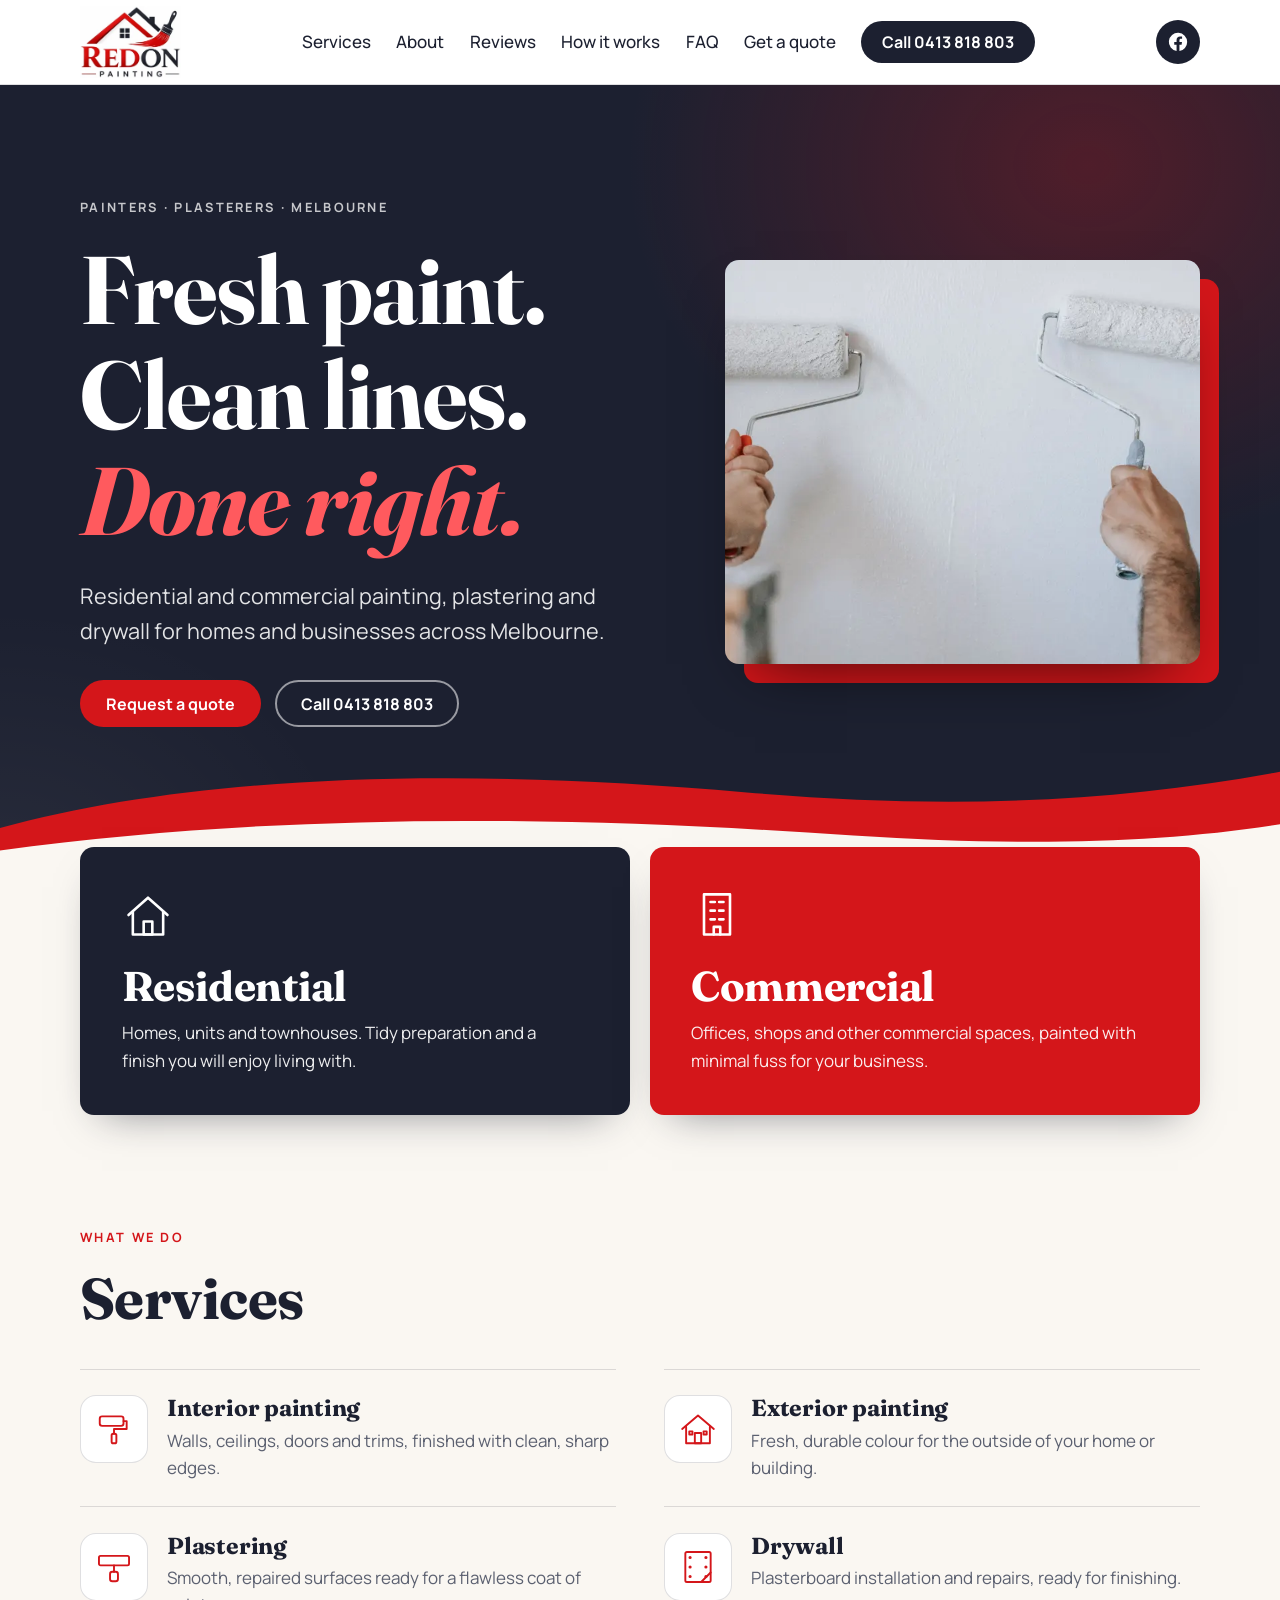
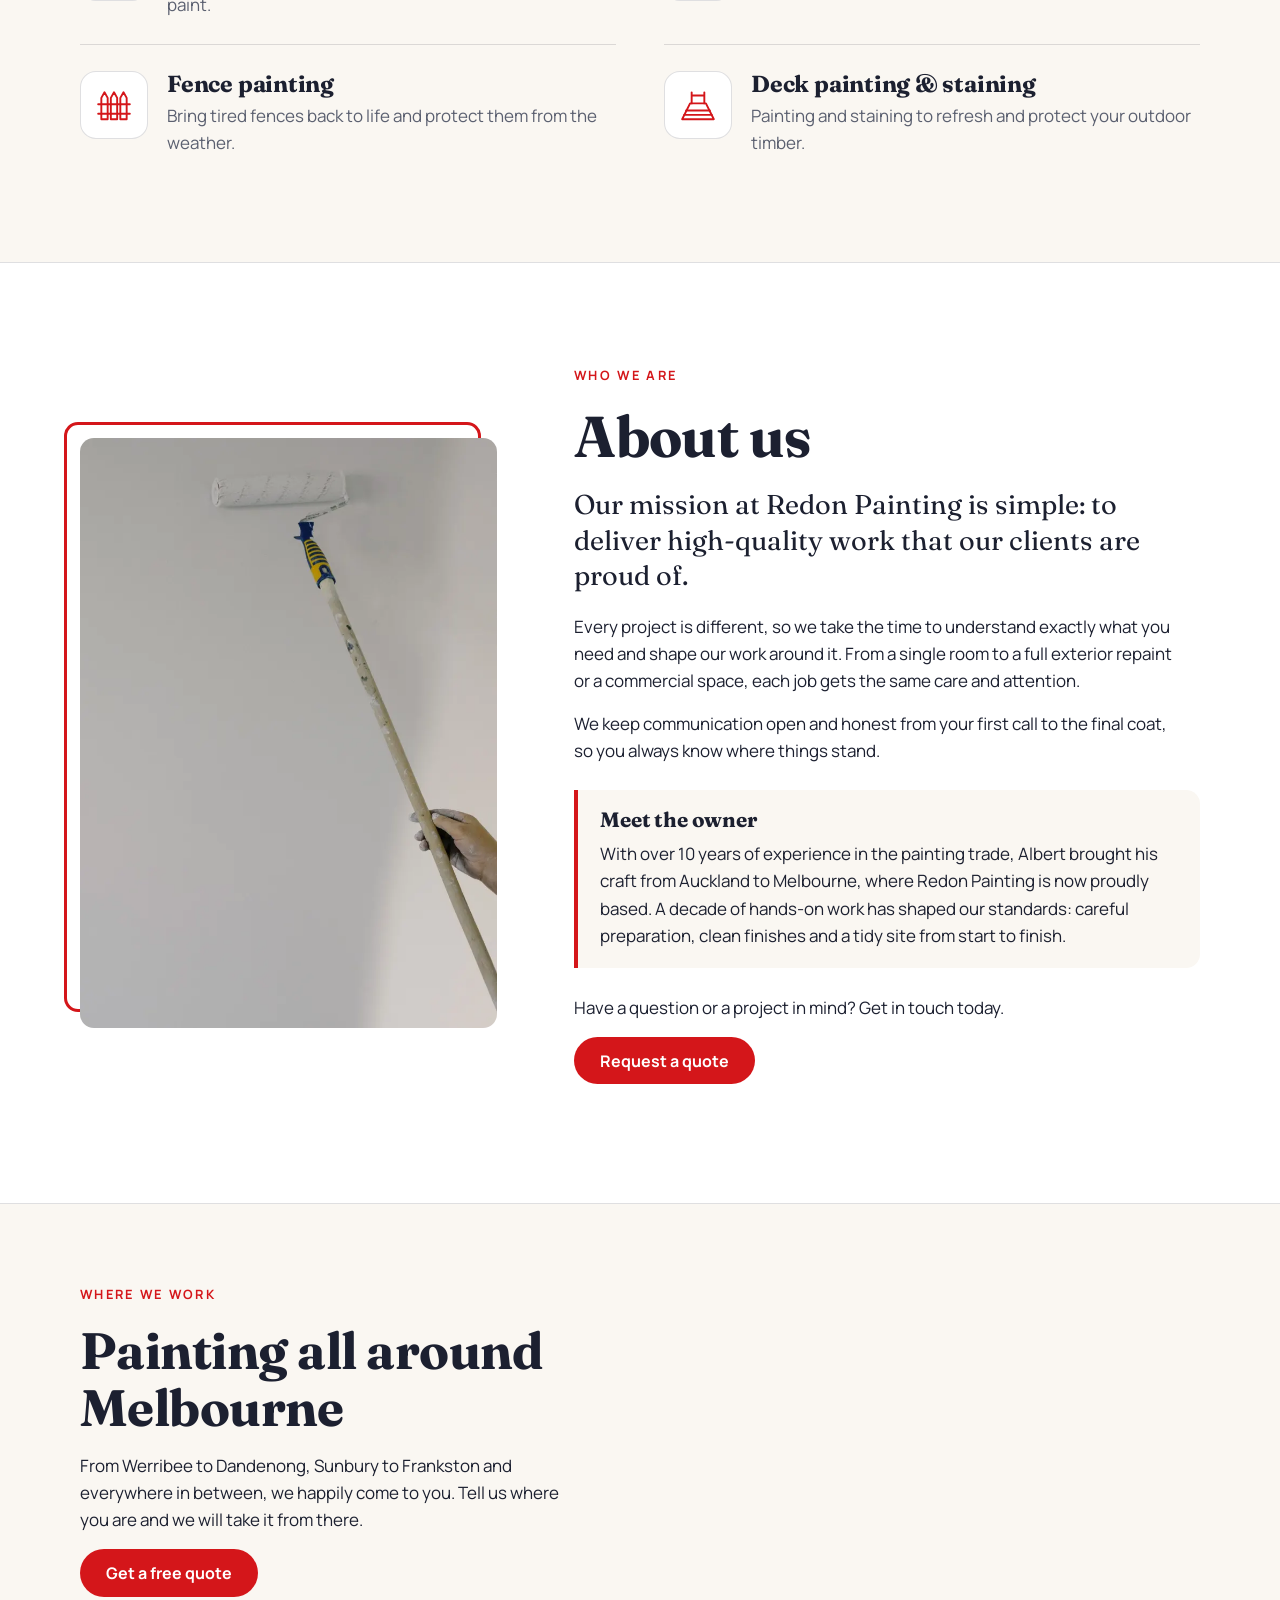
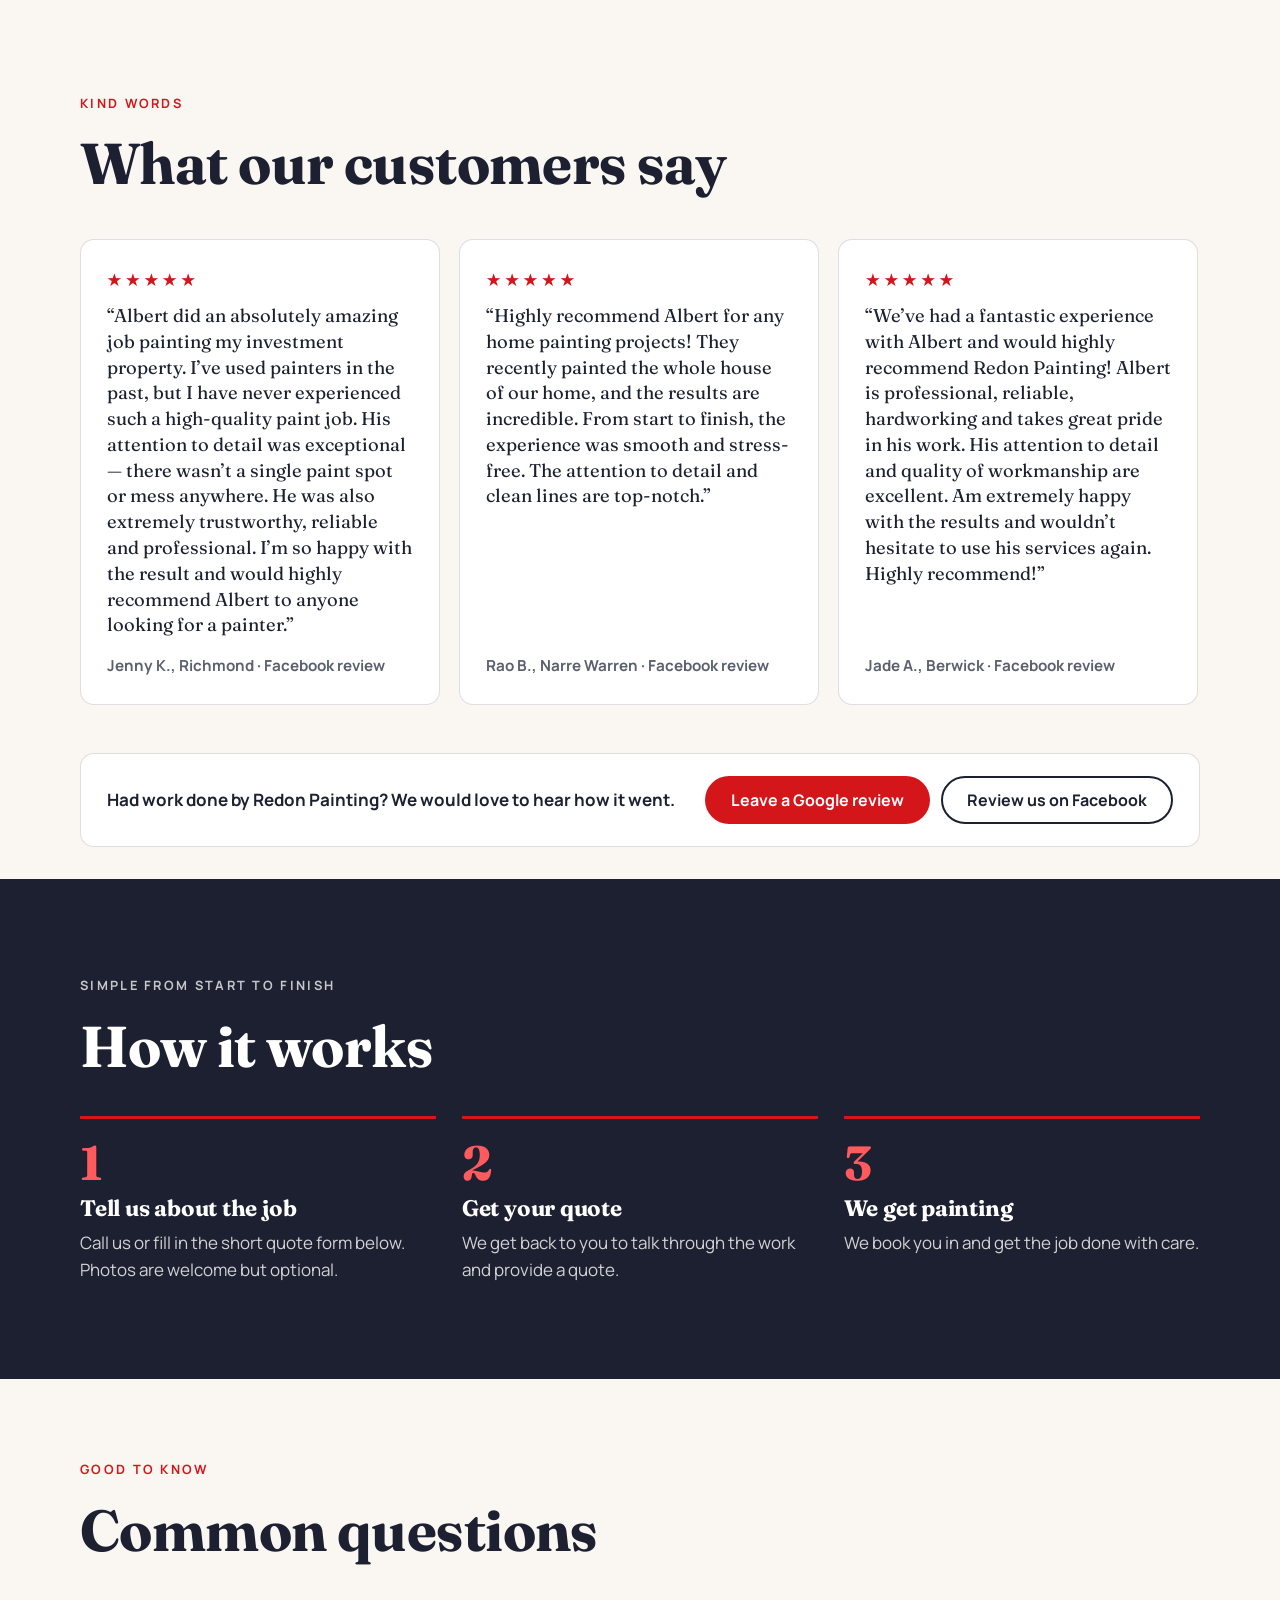
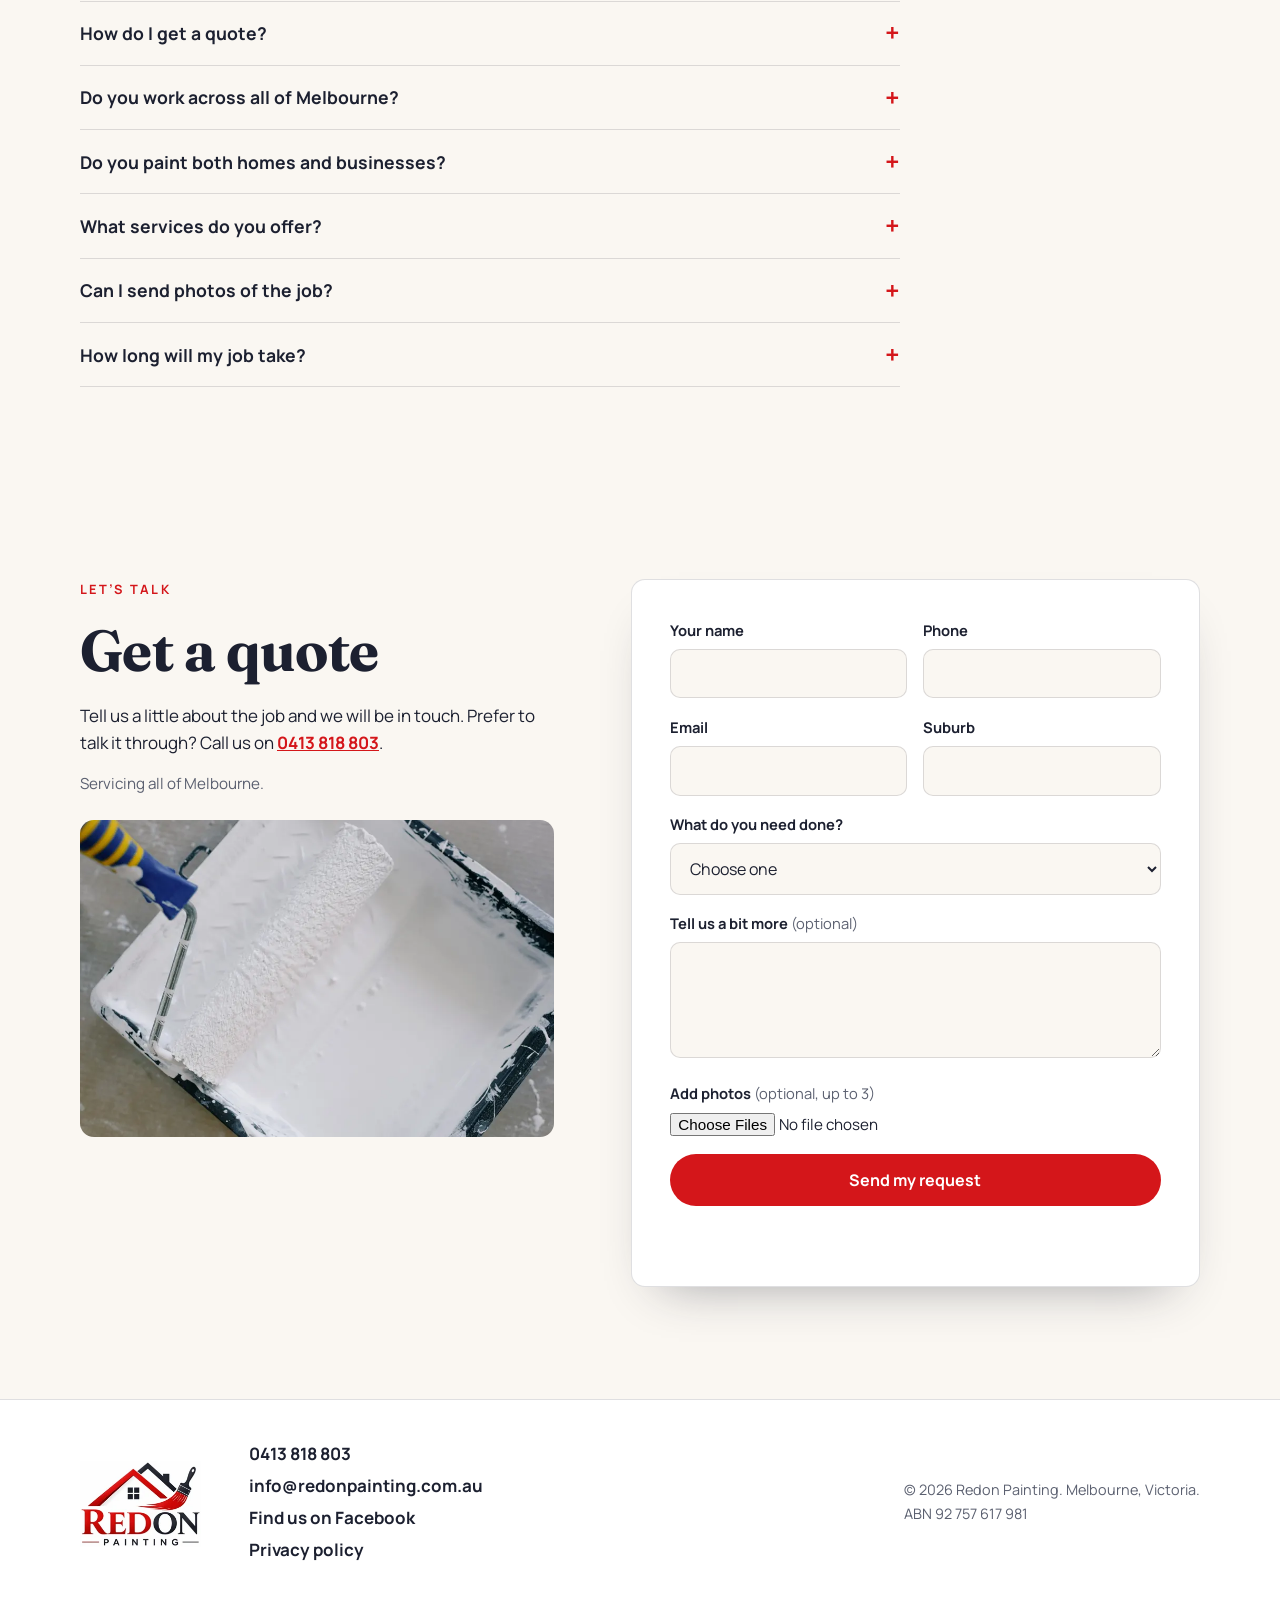
==== commit 89653d40: "Add Leave a Google review button next to Facebook Co-Authored-By: Claude Sonnet 5.5 <noreply@anthrop" ====
--- a/index.html
+++ b/index.html
@@ -27,7 +27,7 @@
   <link rel="preconnect" href="https://fonts.googleapis.com">
   <link rel="preconnect" href="https://fonts.gstatic.com" crossorigin>
   <link rel="stylesheet" href="https://fonts.googleapis.com/css2?family=Fraunces:wght@600;700&family=Manrope:wght@400;500;700&display=swap">
-  <link rel="stylesheet" href="styles.css?v=20261103b">
+  <link rel="stylesheet" href="styles.css?v=20261103d">
 
   <script type="application/ld+json">
   {
@@ -238,7 +238,10 @@
       <div id="review-dots" class="dots" aria-hidden="true"></div>
       <div class="review-cta">
         <p>Had work done by Redon Painting? We would love to hear how it went.</p>
-        <a class="btn btn-red" href="https://www.facebook.com/profile.php?id=61593051551613&amp;sk=reviews" target="_blank" rel="noopener">Leave a review on Facebook</a>
+        <div class="review-btns">
+          <a class="btn btn-red" href="https://g.page/r/CSb2IBG_u7x1EBM/review" target="_blank" rel="noopener">Leave a Google review</a>
+          <a class="btn btn-ghost-dark" href="https://www.facebook.com/profile.php?id=61593051551613&amp;sk=reviews" target="_blank" rel="noopener">Review us on Facebook</a>
+        </div>
       </div>
     </section>
 
@@ -344,6 +347,13 @@
         <button class="btn btn-red btn-block" type="submit">Send my request</button>
         <p id="form-status" class="status" role="status" aria-live="polite"></p>
       </form>
+
+      <div id="form-thanks" class="form thanks" role="status" aria-live="polite" tabindex="-1" hidden>
+        <svg class="thanks-tick" viewBox="0 0 48 48" width="64" height="64" aria-hidden="true"><circle cx="24" cy="24" r="22" fill="none" stroke="currentColor" stroke-width="3"/><path d="M14 25l7 7 14-15" fill="none" stroke="currentColor" stroke-width="4" stroke-linecap="round" stroke-linejoin="round"/></svg>
+        <h3 id="thanks-title">Thanks, we got your request!</h3>
+        <p>We will have a look at the details and get back to you soon to talk through the job and provide your quote.</p>
+        <button type="button" id="thanks-again" class="btn btn-ghost-dark">Send another request</button>
+      </div>
     </section>
   </main>
 
@@ -365,6 +375,6 @@
     <a href="sms:+61413818803">Text</a>
   </div>
 
-  <script src="script.js?v=20261103b" defer></script>
+  <script src="script.js?v=20261103d" defer></script>
 </body>
 </html>
--- a/styles.css
+++ b/styles.css
@@ -252,3 +252,14 @@
 .review-cta { margin-top: 2rem; display: flex; flex-wrap: wrap; align-items: center; gap: 1rem 1.5rem; padding: 1.4rem 1.6rem; background: var(--white); border: 1px solid var(--line); border-radius: var(--radius); }
 .review-cta p { margin: 0; font-weight: 700; flex: 1 1 260px; }
 @media (max-width: 760px) { .car-btn { display: none !important; } }
+
+/* Form thank-you */
+.thanks { text-align: center; padding-block: clamp(2.2rem, 6vw, 3.6rem); }
+.thanks[hidden], .form[hidden] { display: none; }
+.thanks:focus { outline: none; }
+.thanks-tick { color: #1d7a3a; margin: 0 auto 1rem; display: block; }
+.thanks h3 { font-size: clamp(1.6rem, 4vw, 2.1rem); margin-bottom: .6rem; }
+.thanks p { color: var(--muted); max-width: 40ch; margin: 0 auto 1.4rem; }
+.btn-ghost-dark { background: transparent; color: var(--ink); border: 2px solid var(--ink); }
+.btn-ghost-dark:hover { background: var(--ink); color: #fff; }
+.review-btns { display: flex; flex-wrap: wrap; gap: .7rem; }
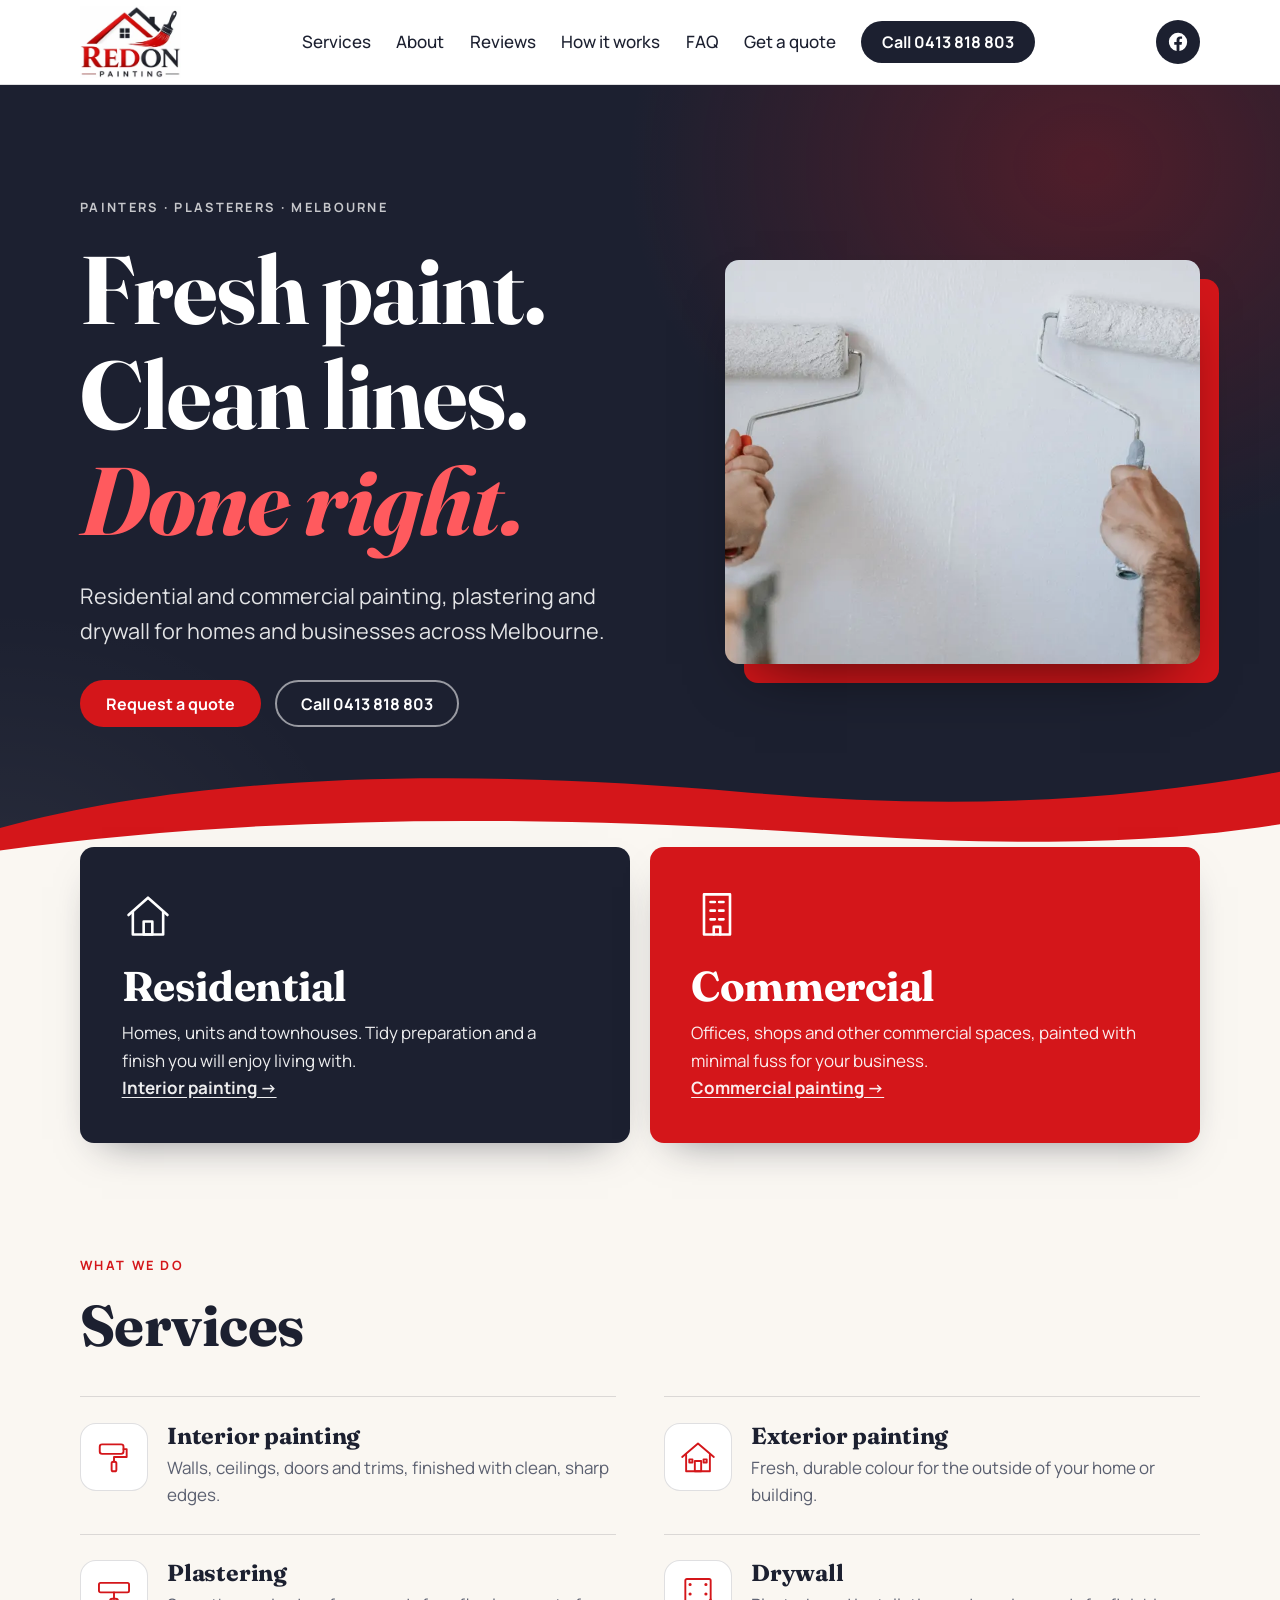
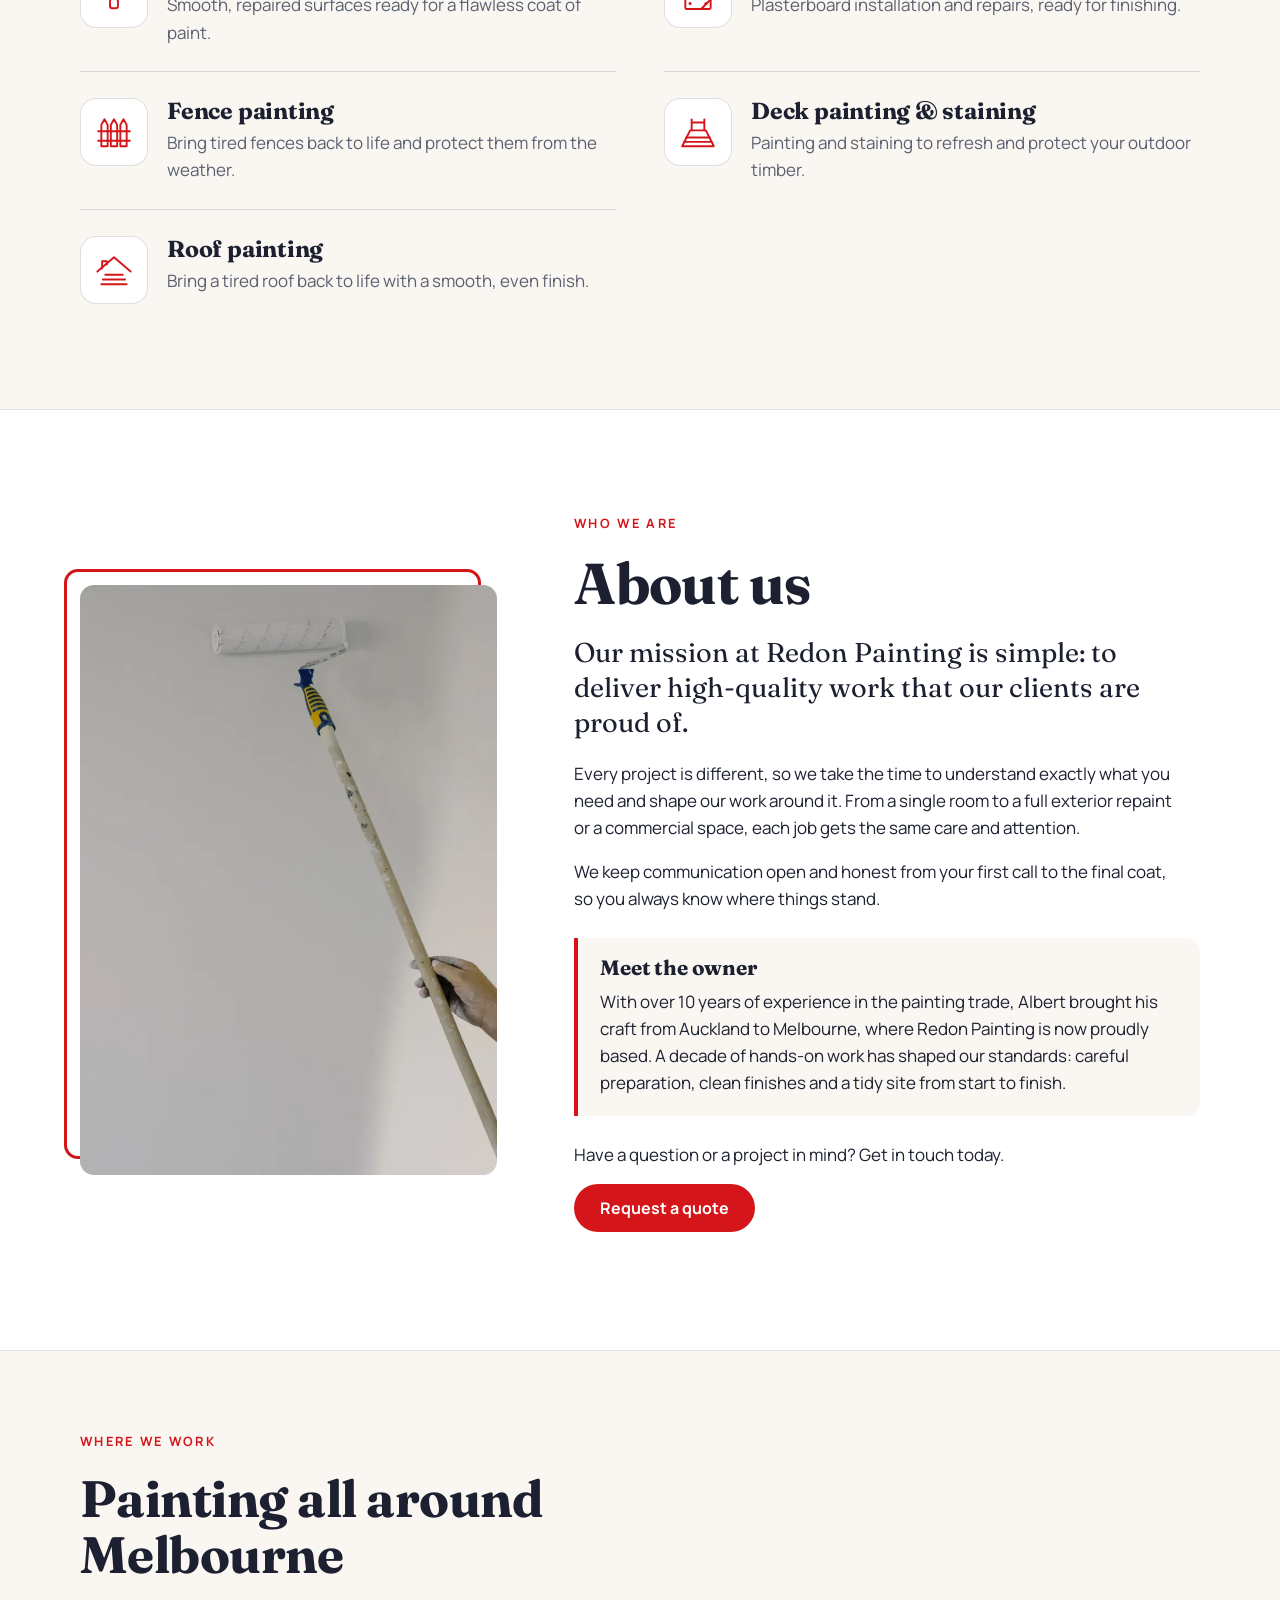
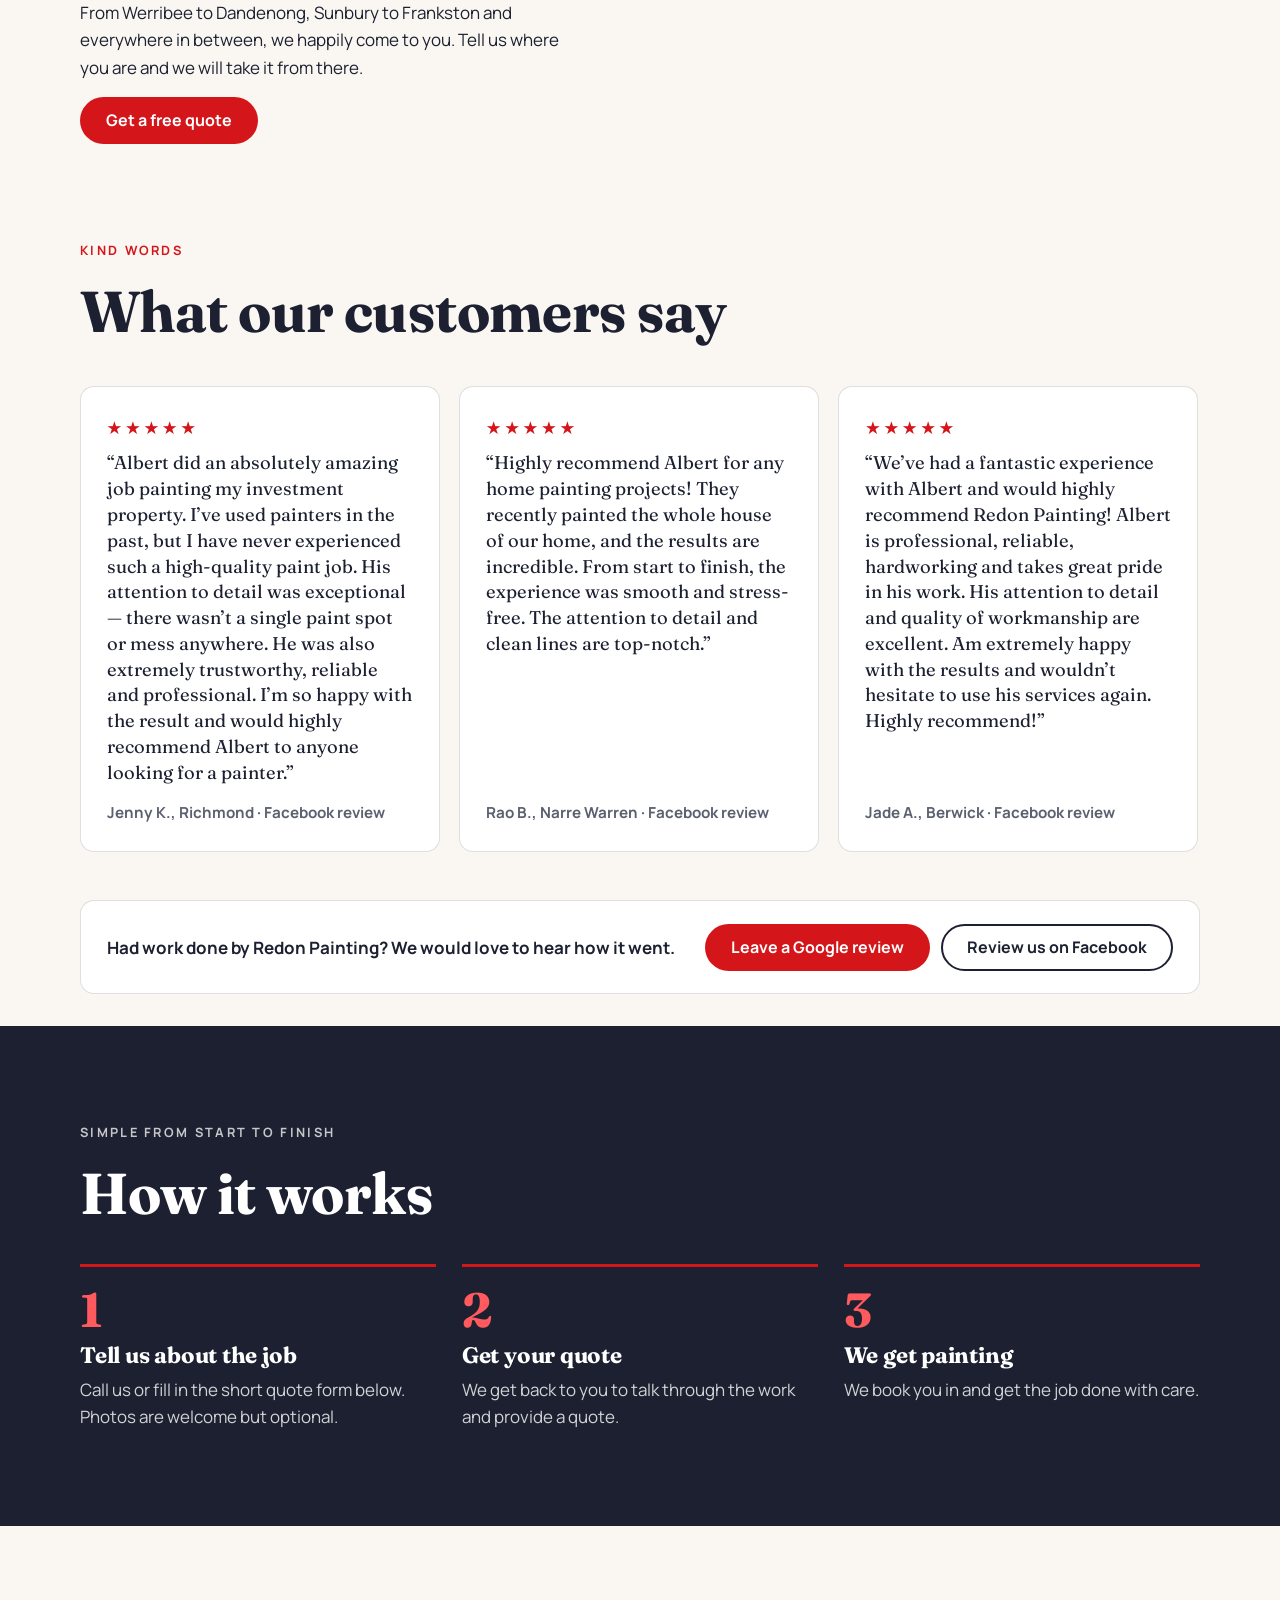
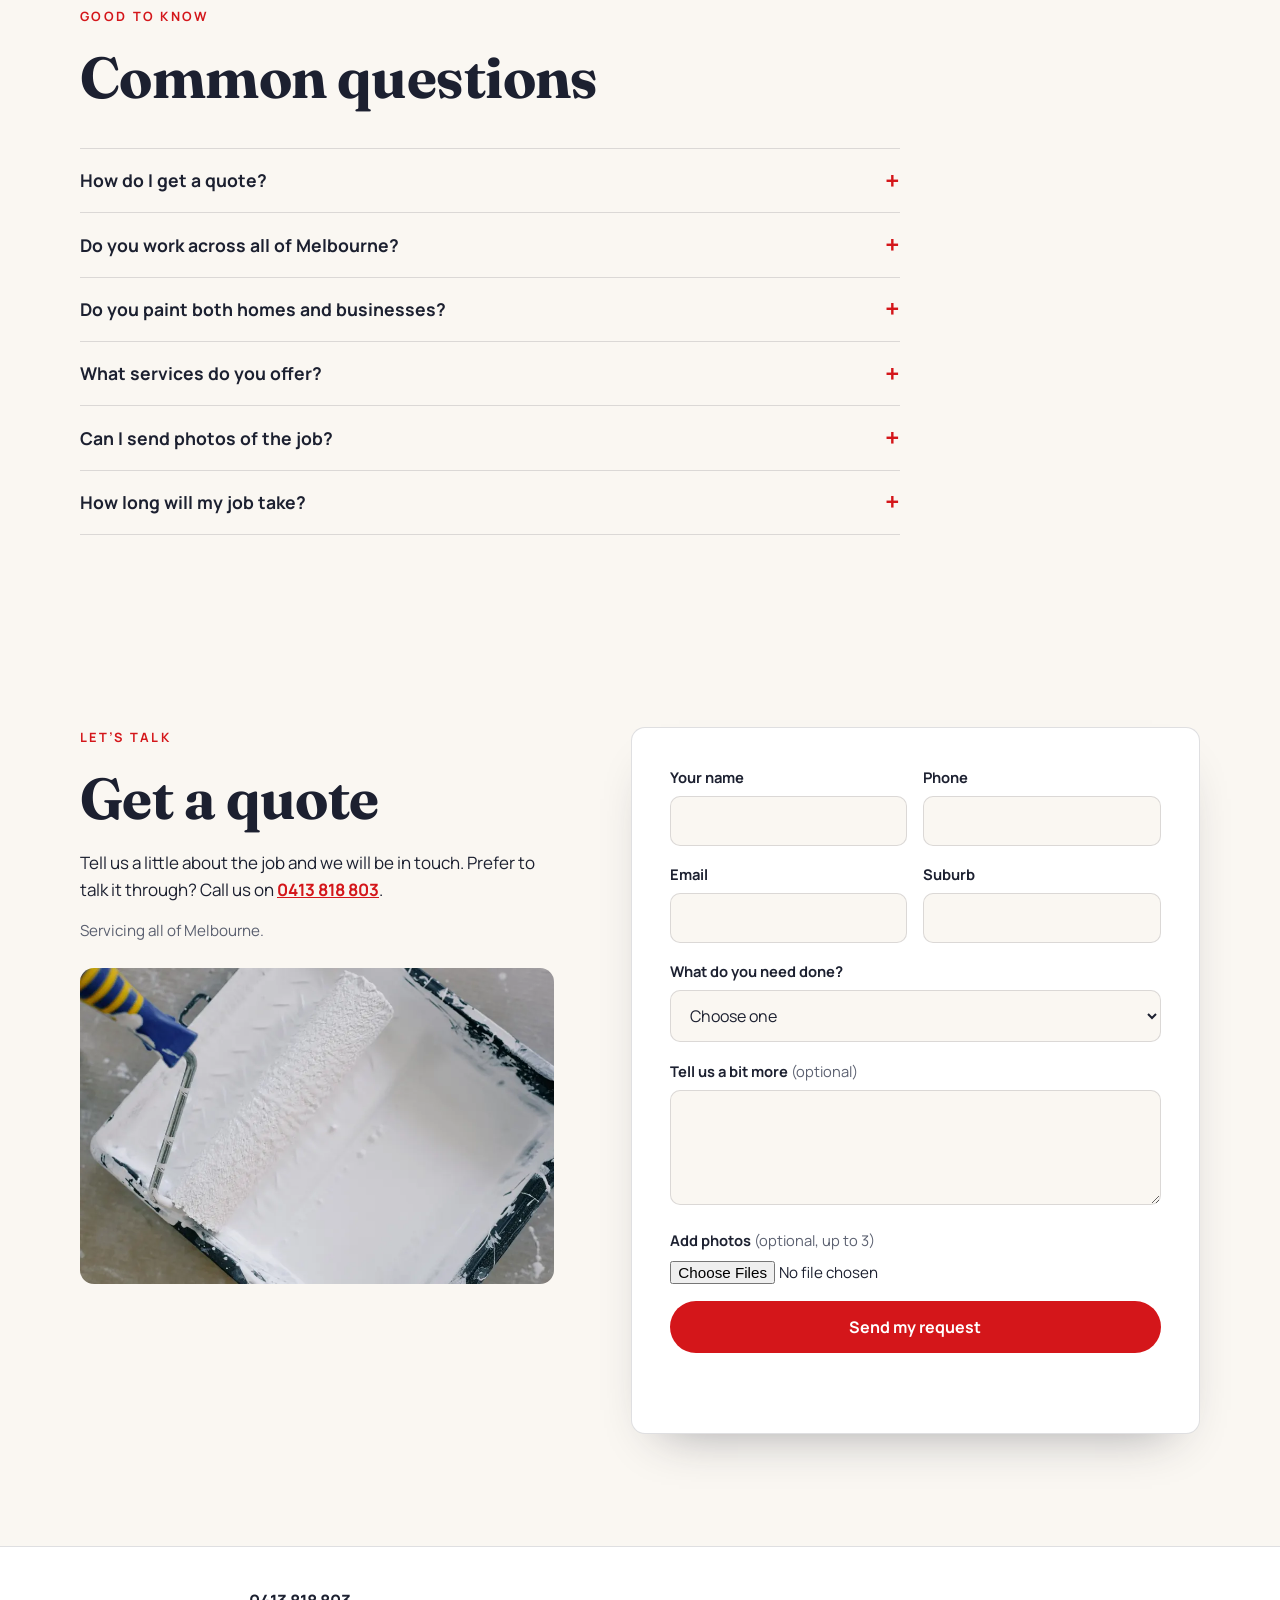
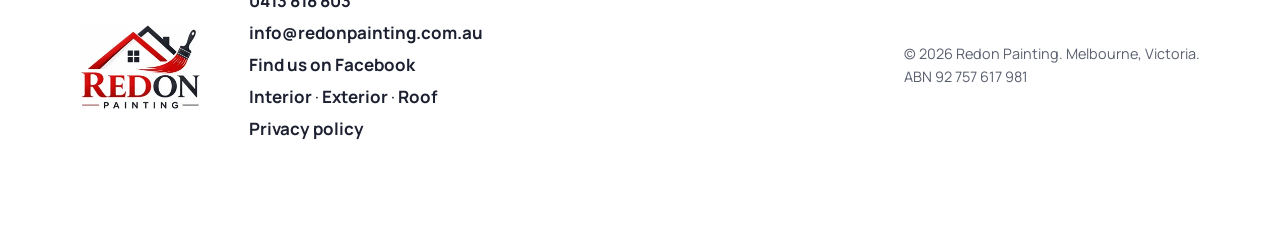
==== commit 45b72a97: "Add six service pages, roof painting, internal links and updated sitemap Co-Authored-By: Claude Sonn" ====
--- a/index.html
+++ b/index.html
@@ -27,7 +27,7 @@
   <link rel="preconnect" href="https://fonts.googleapis.com">
   <link rel="preconnect" href="https://fonts.gstatic.com" crossorigin>
   <link rel="stylesheet" href="https://fonts.googleapis.com/css2?family=Fraunces:wght@600;700&family=Manrope:wght@400;500;700&display=swap">
-  <link rel="stylesheet" href="styles.css?v=20261103d">
+  <link rel="stylesheet" href="styles.css?v=20261103e">
 
   <script type="application/ld+json">
   {
@@ -154,11 +154,13 @@
         <svg class="ico" viewBox="0 0 48 48" aria-hidden="true"><path d="M6 24 24 8l18 16"/><path d="M10 21v21h28V21"/><rect x="20" y="30" width="8" height="12"/></svg>
         <h2>Residential</h2>
         <p>Homes, units and townhouses. Tidy preparation and a finish you will enjoy living with.</p>
+        <p><a class="panel-link" href="/interior-painting">Interior painting &rarr;</a></p>
       </article>
       <article class="panel panel-red">
         <svg class="ico" viewBox="0 0 48 48" aria-hidden="true"><rect x="12" y="5" width="24" height="37"/><path d="M18 12h4M26 12h4M18 20h4M26 20h4M18 28h4M26 28h4"/><path d="M21 42v-7h6v7"/></svg>
         <h2>Commercial</h2>
         <p>Offices, shops and other commercial spaces, painted with minimal fuss for your business.</p>
+        <p><a class="panel-link" href="/commercial-painting">Commercial painting &rarr;</a></p>
       </article>
     </section>
 
@@ -170,27 +172,31 @@
       <ol class="service-list">
         <li>
           <span class="svc-ico"><svg viewBox="0 0 48 48" aria-hidden="true"><rect x="6" y="8" width="30" height="12" rx="3"/><path d="M36 14h4v10H24v6"/><rect x="21" y="30" width="6" height="12" rx="2"/></svg></span>
-          <div><h3>Interior painting</h3><p>Walls, ceilings, doors and trims, finished with clean, sharp edges.</p></div>
+          <div><h3><a class="svc-link" href="/interior-painting">Interior painting</a></h3><p>Walls, ceilings, doors and trims, finished with clean, sharp edges.</p></div>
         </li>
         <li>
           <span class="svc-ico"><svg viewBox="0 0 48 48" aria-hidden="true"><path d="M4 24 24 7l20 17"/><path d="M9 21v21h30V21"/><rect x="20" y="29" width="8" height="13"/><path d="M13 27h4v4h-4zM31 27h4v4h-4z"/></svg></span>
-          <div><h3>Exterior painting</h3><p>Fresh, durable colour for the outside of your home or building.</p></div>
+          <div><h3><a class="svc-link" href="/exterior-painting">Exterior painting</a></h3><p>Fresh, durable colour for the outside of your home or building.</p></div>
         </li>
         <li>
           <span class="svc-ico"><svg viewBox="0 0 48 48" aria-hidden="true"><rect x="5" y="10" width="38" height="12" rx="2"/><path d="M24 22v8"/><rect x="19" y="30" width="10" height="12" rx="3"/></svg></span>
-          <div><h3>Plastering</h3><p>Smooth, repaired surfaces ready for a flawless coat of paint.</p></div>
+          <div><h3><a class="svc-link" href="/plastering-and-drywall">Plastering</a></h3><p>Smooth, repaired surfaces ready for a flawless coat of paint.</p></div>
         </li>
         <li>
           <span class="svc-ico"><svg viewBox="0 0 48 48" aria-hidden="true"><rect x="8" y="5" width="32" height="38" rx="2"/><path d="M14 12h.01M34 12h.01M14 36h.01M34 36h.01M14 24h.01M34 24h.01" stroke-width="4"/><path d="M28 43l12-12"/></svg></span>
-          <div><h3>Drywall</h3><p>Plasterboard installation and repairs, ready for finishing.</p></div>
+          <div><h3><a class="svc-link" href="/plastering-and-drywall">Drywall</a></h3><p>Plasterboard installation and repairs, ready for finishing.</p></div>
         </li>
         <li>
           <span class="svc-ico"><svg viewBox="0 0 48 48" aria-hidden="true"><path d="M8 15l4-7 4 7v27H8zM20 15l4-7 4 7v27h-8zM32 15l4-7 4 7v27h-8z"/><path d="M4 23h40M4 35h40"/></svg></span>
-          <div><h3>Fence painting</h3><p>Bring tired fences back to life and protect them from the weather.</p></div>
+          <div><h3><a class="svc-link" href="/fence-and-deck-painting">Fence painting</a></h3><p>Bring tired fences back to life and protect them from the weather.</p></div>
         </li>
         <li>
           <span class="svc-ico"><svg viewBox="0 0 48 48" aria-hidden="true"><path d="M14 22h20l10 20H4z"/><path d="M9 31h30M6.5 36.5h35"/><path d="M16 22V8M32 22V8M16 12h16"/></svg></span>
-          <div><h3>Deck painting &amp; staining</h3><p>Painting and staining to refresh and protect your outdoor timber.</p></div>
+          <div><h3><a class="svc-link" href="/fence-and-deck-painting">Deck painting &amp; staining</a></h3><p>Painting and staining to refresh and protect your outdoor timber.</p></div>
+        </li>
+        <li>
+          <span class="svc-ico"><svg viewBox="0 0 48 48" aria-hidden="true"><path d="M3 26 24 8l21 18"/><path d="M9 22v-9h6v4M13 30h22M10 36h28"/><path d="M8 42h32"/></svg></span>
+          <div><h3><a class="svc-link" href="/roof-painting">Roof painting</a></h3><p>Bring a tired roof back to life with a smooth, even finish.</p></div>
         </li>
       </ol>
     </section>
@@ -329,6 +335,7 @@
             <option value="" selected disabled>Choose one</option>
             <option>Interior painting</option>
             <option>Exterior painting</option>
+            <option>Roof painting</option>
             <option>Commercial painting</option>
             <option>Plastering</option>
             <option>Drywall</option>
@@ -364,6 +371,7 @@
         <p><a href="tel:+61413818803">0413 818 803</a></p>
         <p><a href="mailto:info@redonpainting.com.au">info@redonpainting.com.au</a></p>
         <p><a href="https://www.facebook.com/profile.php?id=61593051551613" target="_blank" rel="noopener">Find us on Facebook</a></p>
+        <p><a href="/interior-painting">Interior</a> &middot; <a href="/exterior-painting">Exterior</a> &middot; <a href="/roof-painting">Roof</a></p>
         <p><a href="privacy">Privacy policy</a></p>
       </div>
       <p class="copy">&copy; <span id="year">2026</span> Redon Painting. Melbourne, Victoria.<br>ABN 92 757 617 981</p>
@@ -375,6 +383,6 @@
     <a href="sms:+61413818803">Text</a>
   </div>
 
-  <script src="script.js?v=20261103d" defer></script>
+  <script src="script.js?v=20261103e" defer></script>
 </body>
 </html>
--- a/styles.css
+++ b/styles.css
@@ -263,3 +263,30 @@
 .btn-ghost-dark { background: transparent; color: var(--ink); border: 2px solid var(--ink); }
 .btn-ghost-dark:hover { background: var(--ink); color: #fff; }
 .review-btns { display: flex; flex-wrap: wrap; gap: .7rem; }
+
+/* Service pages */
+.page-hero { background: var(--ink); color: #fff; padding: clamp(2.5rem, 7vw, 5rem) 0 clamp(3rem, 8vw, 5.5rem); }
+.page-hero h1 { font-size: clamp(2.2rem, 6vw, 4rem); max-width: 18ch; margin-bottom: 1rem; }
+.page-hero .lead { max-width: 56ch; color: rgba(255,255,255,.85); margin-bottom: 1.6rem; }
+.crumbs { font-size: .9rem; color: rgba(255,255,255,.7); margin-bottom: 1.4rem; }
+.crumbs a { color: #fff; text-decoration: underline; text-underline-offset: 3px; }
+.page-body { padding: clamp(3rem, 7vw, 5rem) 0 1rem; }
+.page-cols { display: grid; grid-template-columns: 1fr 1.4fr; gap: clamp(2rem, 6vw, 4.5rem); }
+.page-body h2 { font-size: clamp(1.8rem, 4vw, 2.4rem); margin-bottom: 1.2rem; }
+.tick-list { list-style: none; margin: 0; padding: 0; }
+.tick-list li { padding: .8rem 0 .8rem 2rem; border-top: 1px solid var(--line); position: relative; font-weight: 700; }
+.tick-list li:last-child { border-bottom: 1px solid var(--line); }
+.tick-list li::before { content: ""; position: absolute; left: .2rem; top: 1.1rem; width: .9rem; height: .5rem; border-left: 3px solid var(--red); border-bottom: 3px solid var(--red); transform: rotate(-45deg); }
+.how-list .step { margin-bottom: 1.6rem; border-top-color: var(--red); }
+.how-list .step h3 { font-size: 1.3rem; margin-bottom: .4rem; }
+.how-list .step p { color: var(--muted); margin: 0; }
+.page-cta { padding-bottom: clamp(3rem, 7vw, 5rem); }
+.related-title { font-weight: 700; margin: 2rem 0 .6rem; }
+.related { display: flex; flex-wrap: wrap; gap: .6rem; list-style: none; margin: 0; padding: 0; }
+.related a { display: inline-block; padding: .55rem 1rem; border: 1.5px solid var(--ink); border-radius: 999px; font-weight: 700; text-decoration: none; }
+.related a:hover { background: var(--ink); color: #fff; }
+.svc-link { color: inherit; text-decoration: none; background-image: linear-gradient(var(--red), var(--red)); background-size: 0 2px; background-position: 0 100%; background-repeat: no-repeat; transition: background-size .2s ease; }
+.svc-link:hover, .svc-link:focus-visible { background-size: 100% 2px; }
+.panel-link { color: #fff; font-weight: 700; text-underline-offset: 3px; }
+@media (max-width: 760px) { .page-cols { grid-template-columns: minmax(0, 1fr); } }
+@media (max-width: 520px) { .header-actions .btn-ghost-dark { display: none; } .header-actions .btn-red { white-space: nowrap; } }
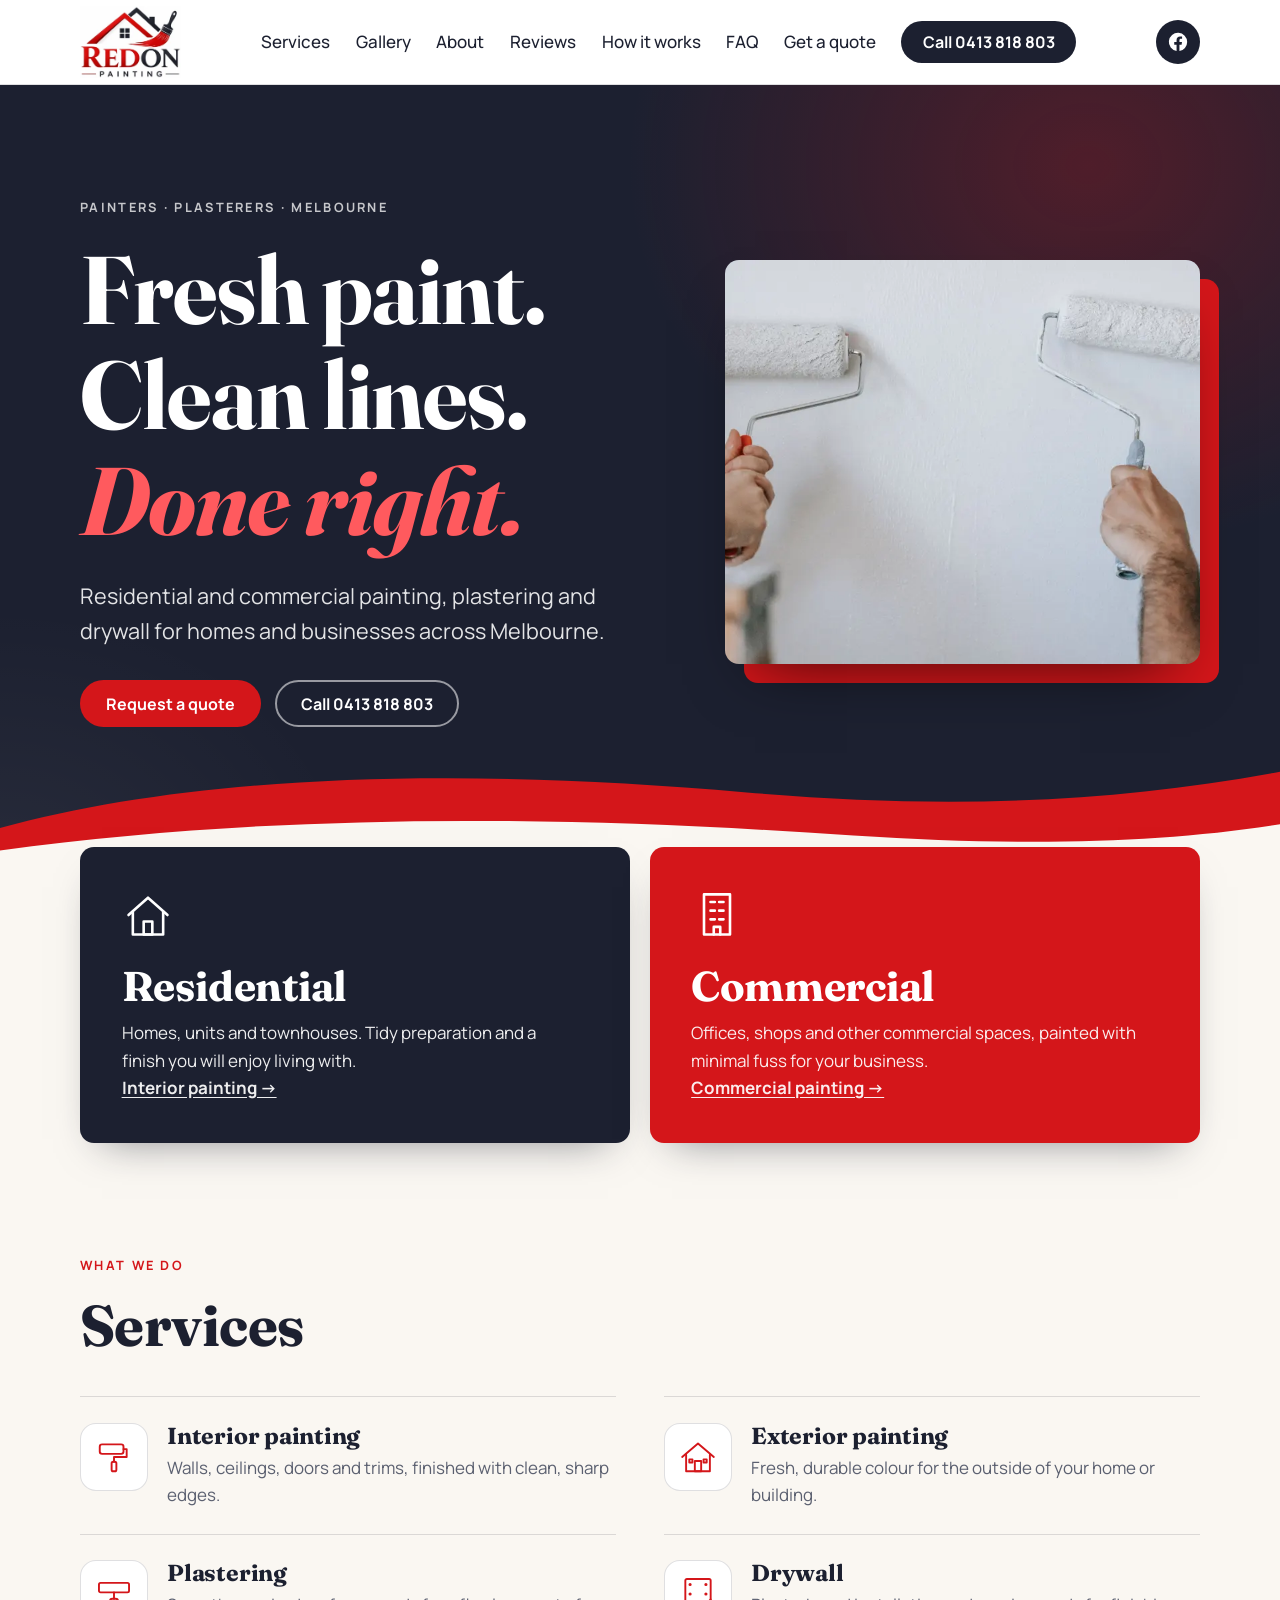
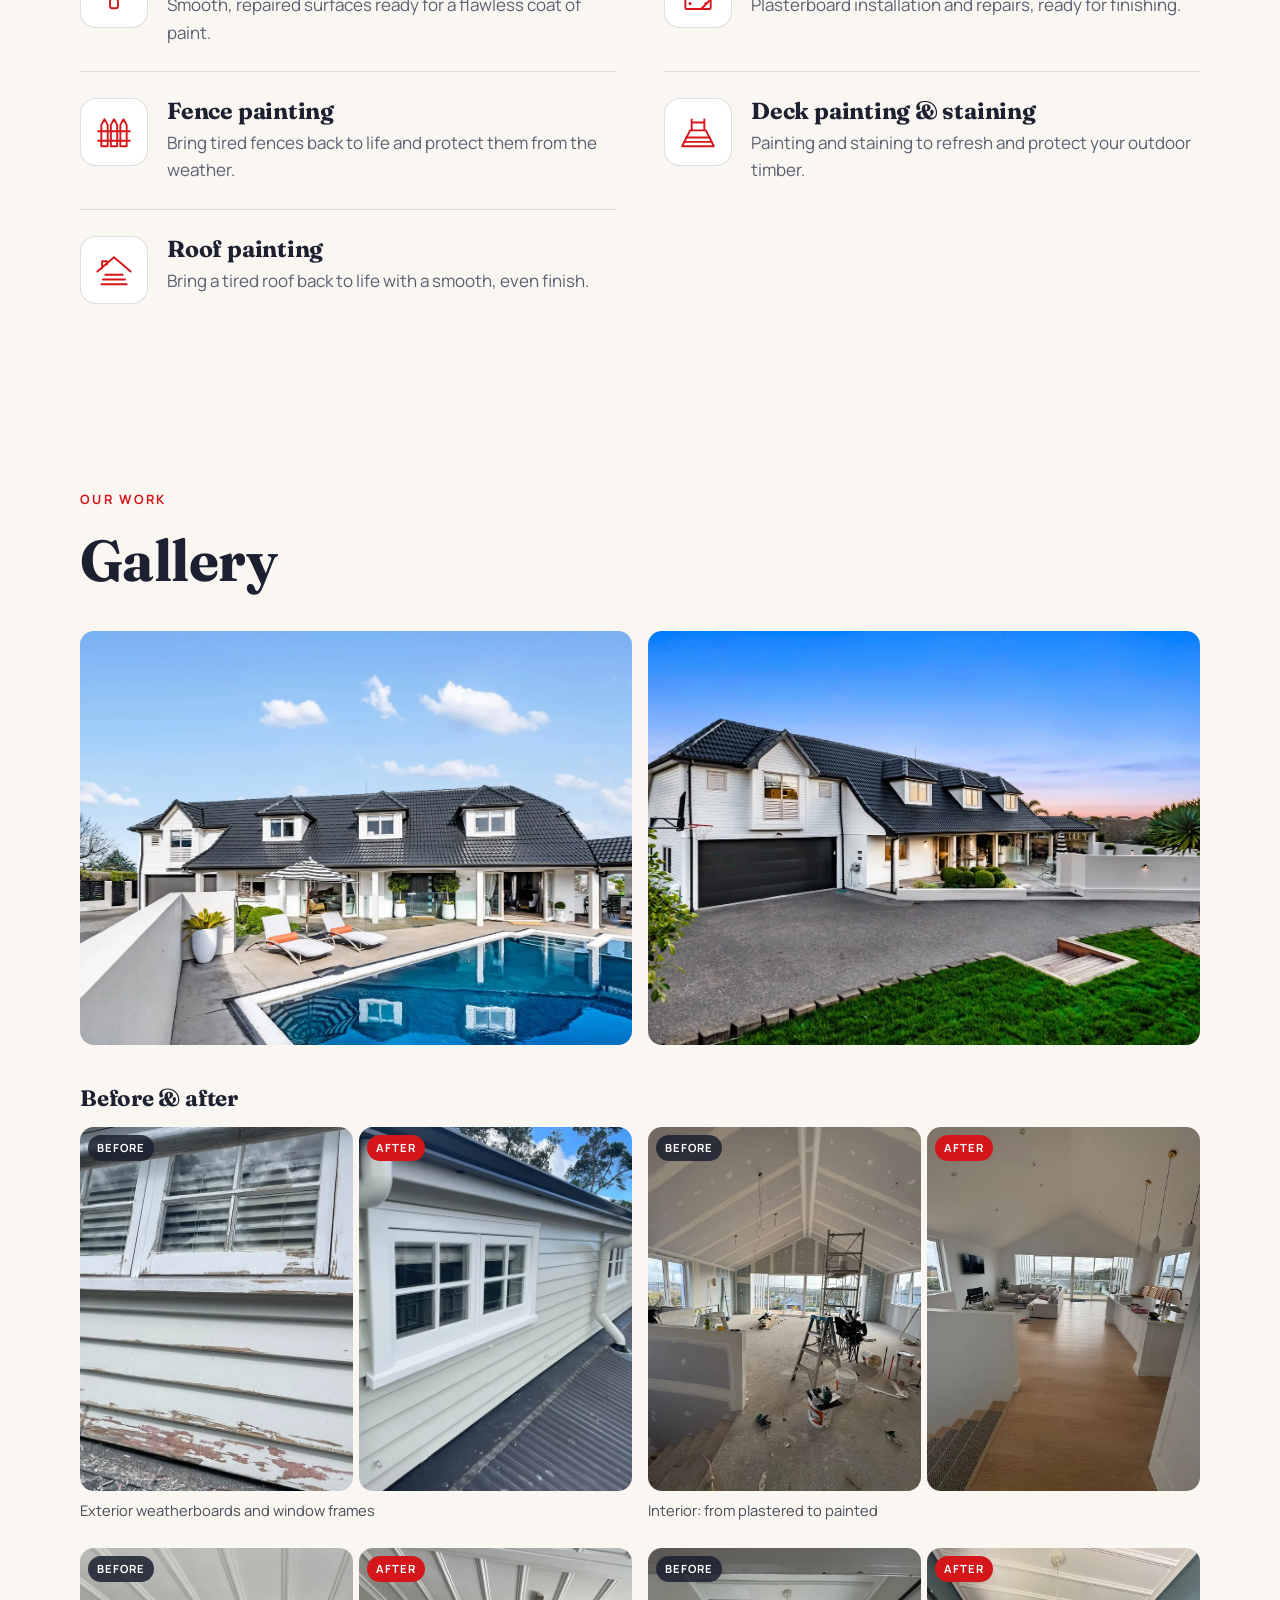
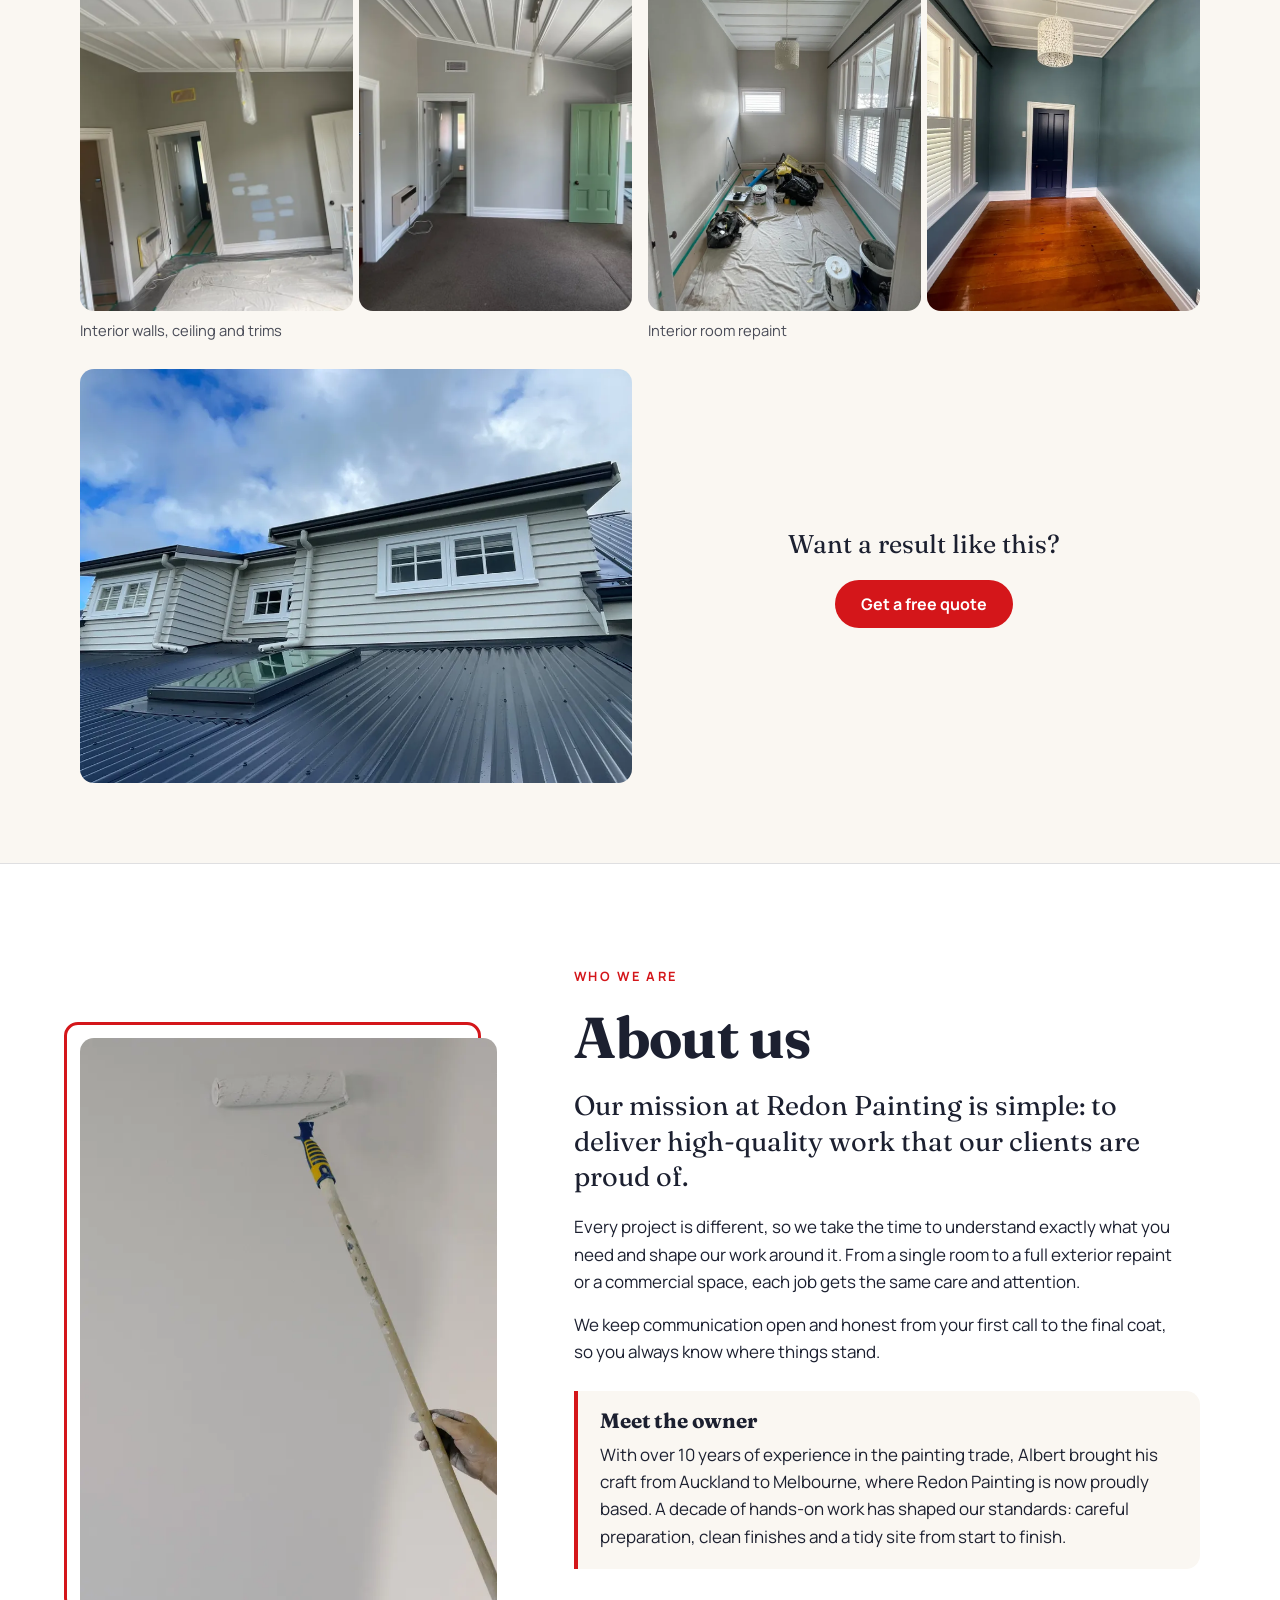
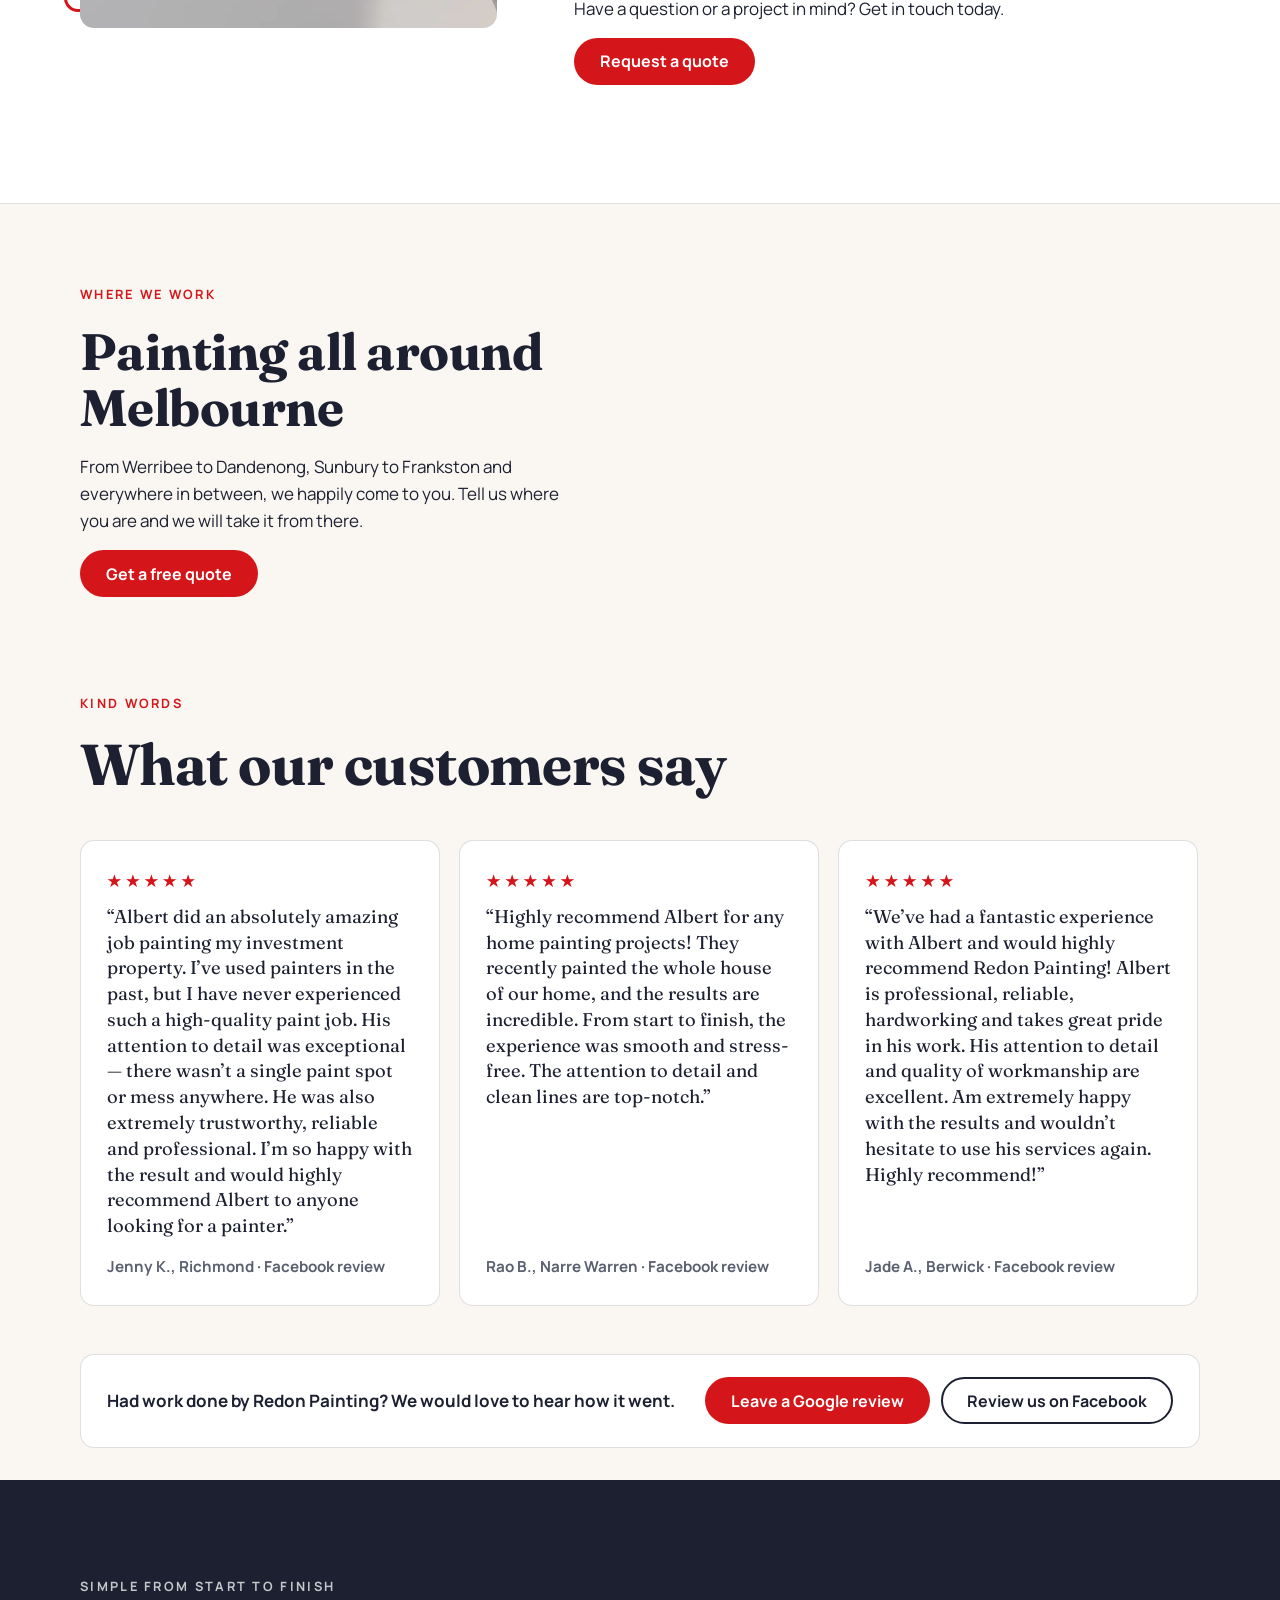
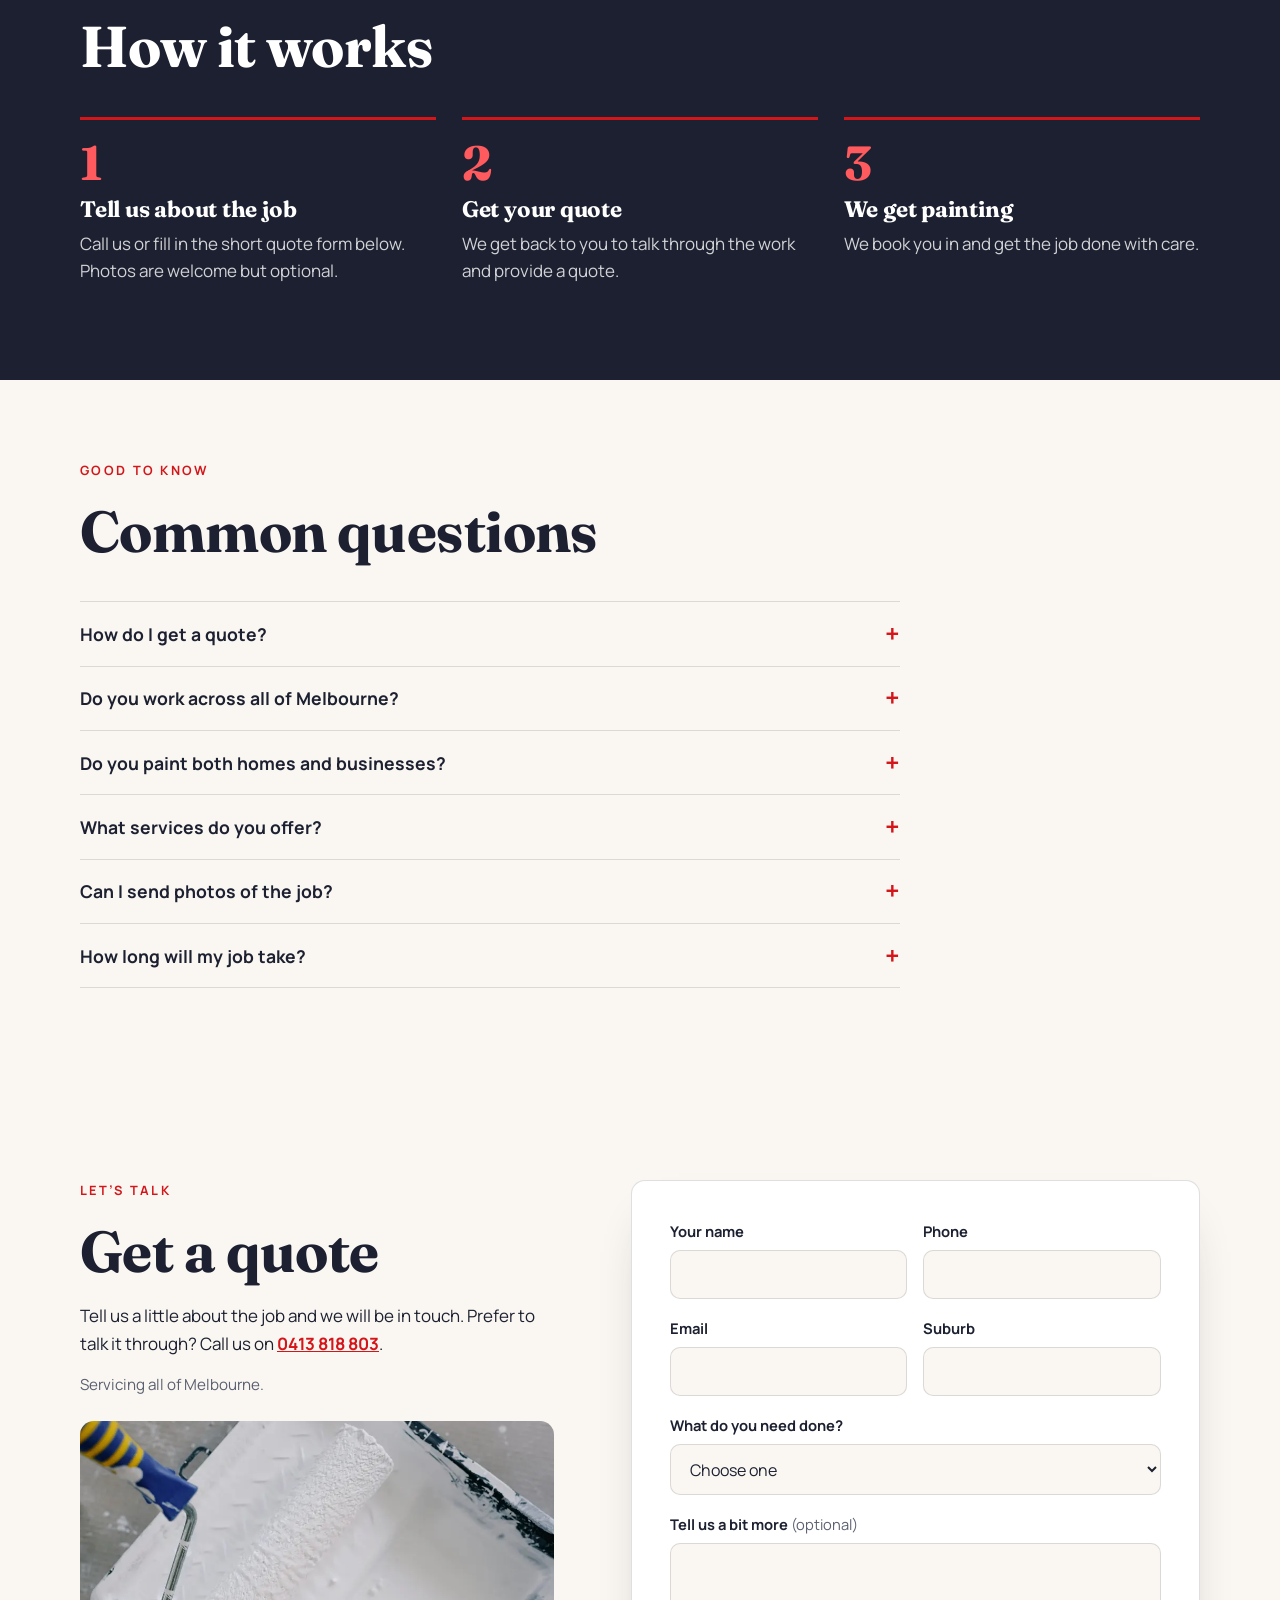
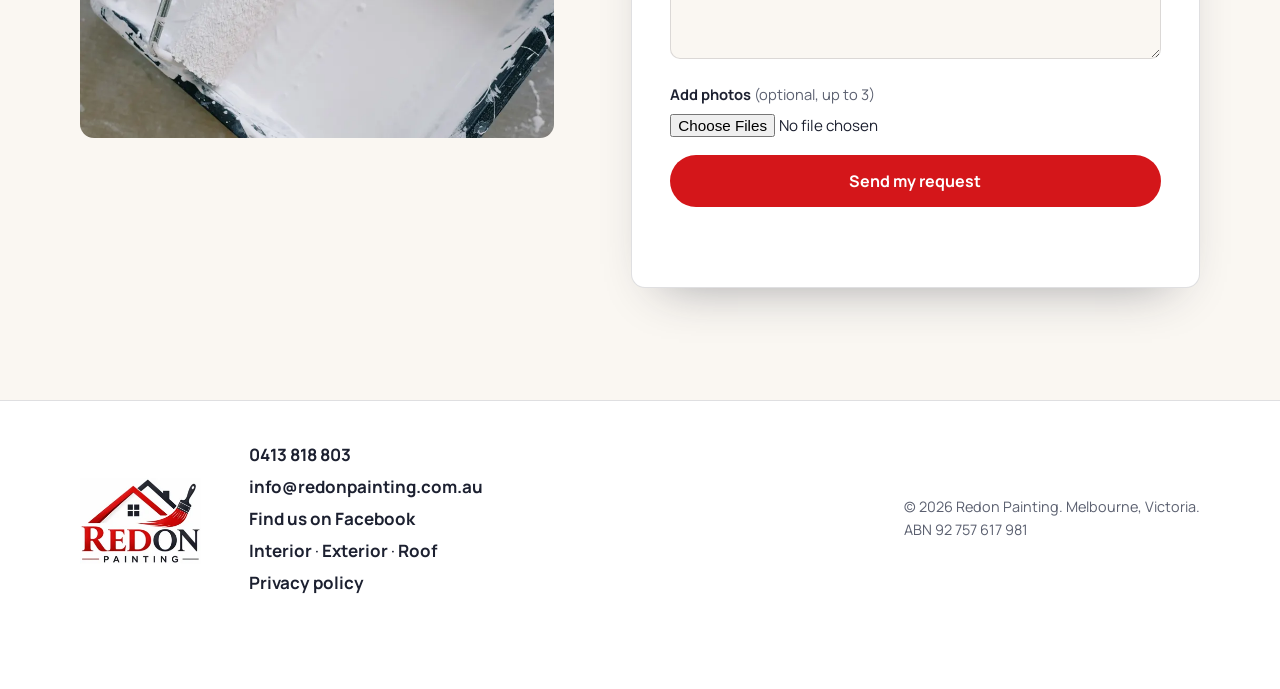
==== commit cb0182c0: "Add Gallery section with finished-home shots and before/after pairs Co-Authored-By: Claude Sonnet 5." ====
--- a/index.html
+++ b/index.html
@@ -27,7 +27,7 @@
   <link rel="preconnect" href="https://fonts.googleapis.com">
   <link rel="preconnect" href="https://fonts.gstatic.com" crossorigin>
   <link rel="stylesheet" href="https://fonts.googleapis.com/css2?family=Fraunces:wght@600;700&family=Manrope:wght@400;500;700&display=swap">
-  <link rel="stylesheet" href="styles.css?v=20261103e">
+  <link rel="stylesheet" href="styles.css?v=20261103f">
 
   <script type="application/ld+json">
   {
@@ -111,6 +111,7 @@
       </a>
       <nav id="nav" class="nav" aria-label="Main">
         <a href="#services">Services</a>
+        <a href="#gallery">Gallery</a>
         <a href="#about">About</a>
         <a href="#reviews" id="nav-reviews" hidden>Reviews</a>
         <a href="#process">How it works</a>
@@ -199,6 +200,28 @@
           <div><h3><a class="svc-link" href="/roof-painting">Roof painting</a></h3><p>Bring a tired roof back to life with a smooth, even finish.</p></div>
         </li>
       </ol>
+    </section>
+
+    <section class="gallery wrap" id="gallery">
+      <div class="section-head">
+        <p class="eyebrow eyebrow-red">Our work</p>
+        <h2>Gallery</h2>
+      </div>
+      <div class="feat-grid">
+        <figure><img src="gallery-finished-pool.webp" alt="Finished exterior repaint of a two-storey home with a dark tiled roof and white weatherboards" width="1400" height="999" loading="lazy"></figure>
+        <figure><img src="gallery-finished-front.webp" alt="Freshly painted home exterior at dusk with white weatherboards and dark garage door" width="1400" height="933" loading="lazy"></figure>
+      </div>
+      <h3 class="gal-sub">Before &amp; after</h3>
+      <div class="ba-grid">
+        <figure class="ba-pair"><div class="ba-imgs"><div><img src="gallery-p2-before.webp" alt="Exterior weatherboards and window frames before painting" width="1000" height="750" loading="lazy"><span class="ba-tag">Before</span></div><div><img src="gallery-p2-after.webp" alt="Exterior weatherboards and window frames after painting" width="1000" height="750" loading="lazy"><span class="ba-tag ba-after">After</span></div></div><figcaption>Exterior weatherboards and window frames</figcaption></figure>
+        <figure class="ba-pair"><div class="ba-imgs"><div><img src="gallery-p1-before.webp" alt="Interior: from plastered to painted before painting" width="800" height="1067" loading="lazy"><span class="ba-tag">Before</span></div><div><img src="gallery-p1-after.webp" alt="Interior: from plastered to painted after painting" width="800" height="1067" loading="lazy"><span class="ba-tag ba-after">After</span></div></div><figcaption>Interior: from plastered to painted</figcaption></figure>
+        <figure class="ba-pair"><div class="ba-imgs"><div><img src="gallery-p3-before.webp" alt="Interior walls, ceiling and trims before painting" width="1000" height="750" loading="lazy"><span class="ba-tag">Before</span></div><div><img src="gallery-p3-after.webp" alt="Interior walls, ceiling and trims after painting" width="1000" height="750" loading="lazy"><span class="ba-tag ba-after">After</span></div></div><figcaption>Interior walls, ceiling and trims</figcaption></figure>
+        <figure class="ba-pair"><div class="ba-imgs"><div><img src="gallery-p4-before.webp" alt="Interior room repaint before painting" width="800" height="1067" loading="lazy"><span class="ba-tag">Before</span></div><div><img src="gallery-p4-after.webp" alt="Interior room repaint after painting" width="800" height="1067" loading="lazy"><span class="ba-tag ba-after">After</span></div></div><figcaption>Interior room repaint</figcaption></figure>
+      </div>
+      <div class="more-grid">
+        <figure><img src="gallery-detail-roof.webp" alt="Clean, crisp finish on exterior weatherboards, trims and roof" width="1000" height="750" loading="lazy"></figure>
+        <div class="gal-cta"><p>Want a result like this?</p><a class="btn btn-red" href="#quote">Get a free quote</a></div>
+      </div>
     </section>
 
     <section class="about" id="about">
@@ -383,6 +406,6 @@
     <a href="sms:+61413818803">Text</a>
   </div>
 
-  <script src="script.js?v=20261103e" defer></script>
+  <script src="script.js?v=20261103f" defer></script>
 </body>
 </html>
--- a/styles.css
+++ b/styles.css
@@ -290,3 +290,26 @@
 .panel-link { color: #fff; font-weight: 700; text-underline-offset: 3px; }
 @media (max-width: 760px) { .page-cols { grid-template-columns: minmax(0, 1fr); } }
 @media (max-width: 520px) { .header-actions .btn-ghost-dark { display: none; } .header-actions .btn-red { white-space: nowrap; } }
+
+/* Gallery */
+.gallery { padding: clamp(3rem, 7vw, 5rem) 0; }
+.gallery img { display: block; width: 100%; height: auto; border-radius: var(--radius); background: #e9e4dc; }
+.gallery figure { margin: 0; }
+.feat-grid { display: grid; grid-template-columns: 1fr 1fr; gap: 1rem; }
+.feat-grid img { aspect-ratio: 4/3; object-fit: cover; }
+.gal-sub { margin: 2.6rem 0 1rem; font-size: 1.4rem; }
+.ba-grid { display: grid; grid-template-columns: 1fr 1fr; gap: 1.6rem 1rem; align-items: start; }
+.ba-imgs { display: grid; grid-template-columns: 1fr 1fr; gap: .4rem; }
+.ba-imgs > div { position: relative; }
+.ba-imgs img { aspect-ratio: 3/4; object-fit: cover; }
+.ba-tag { position: absolute; left: .5rem; top: .5rem; background: rgba(28,32,48,.85); color: #fff; font-size: .7rem; font-weight: 700; letter-spacing: .1em; text-transform: uppercase; padding: .25rem .55rem; border-radius: 999px; }
+.ba-after { background: var(--red); }
+.ba-pair figcaption { margin-top: .5rem; font-size: .92rem; opacity: .8; }
+.more-grid { display: grid; grid-template-columns: 1fr 1fr; gap: 1rem; margin-top: 1.6rem; align-items: center; }
+.more-grid img { aspect-ratio: 4/3; object-fit: cover; }
+.gal-cta { text-align: center; }
+.gal-cta p { font-family: 'Fraunces', serif; font-size: 1.6rem; margin: 0 0 1rem; }
+@media (max-width: 700px) {
+  .feat-grid, .ba-grid, .more-grid { grid-template-columns: 1fr; }
+  .gal-cta { padding: 1rem 0; }
+}
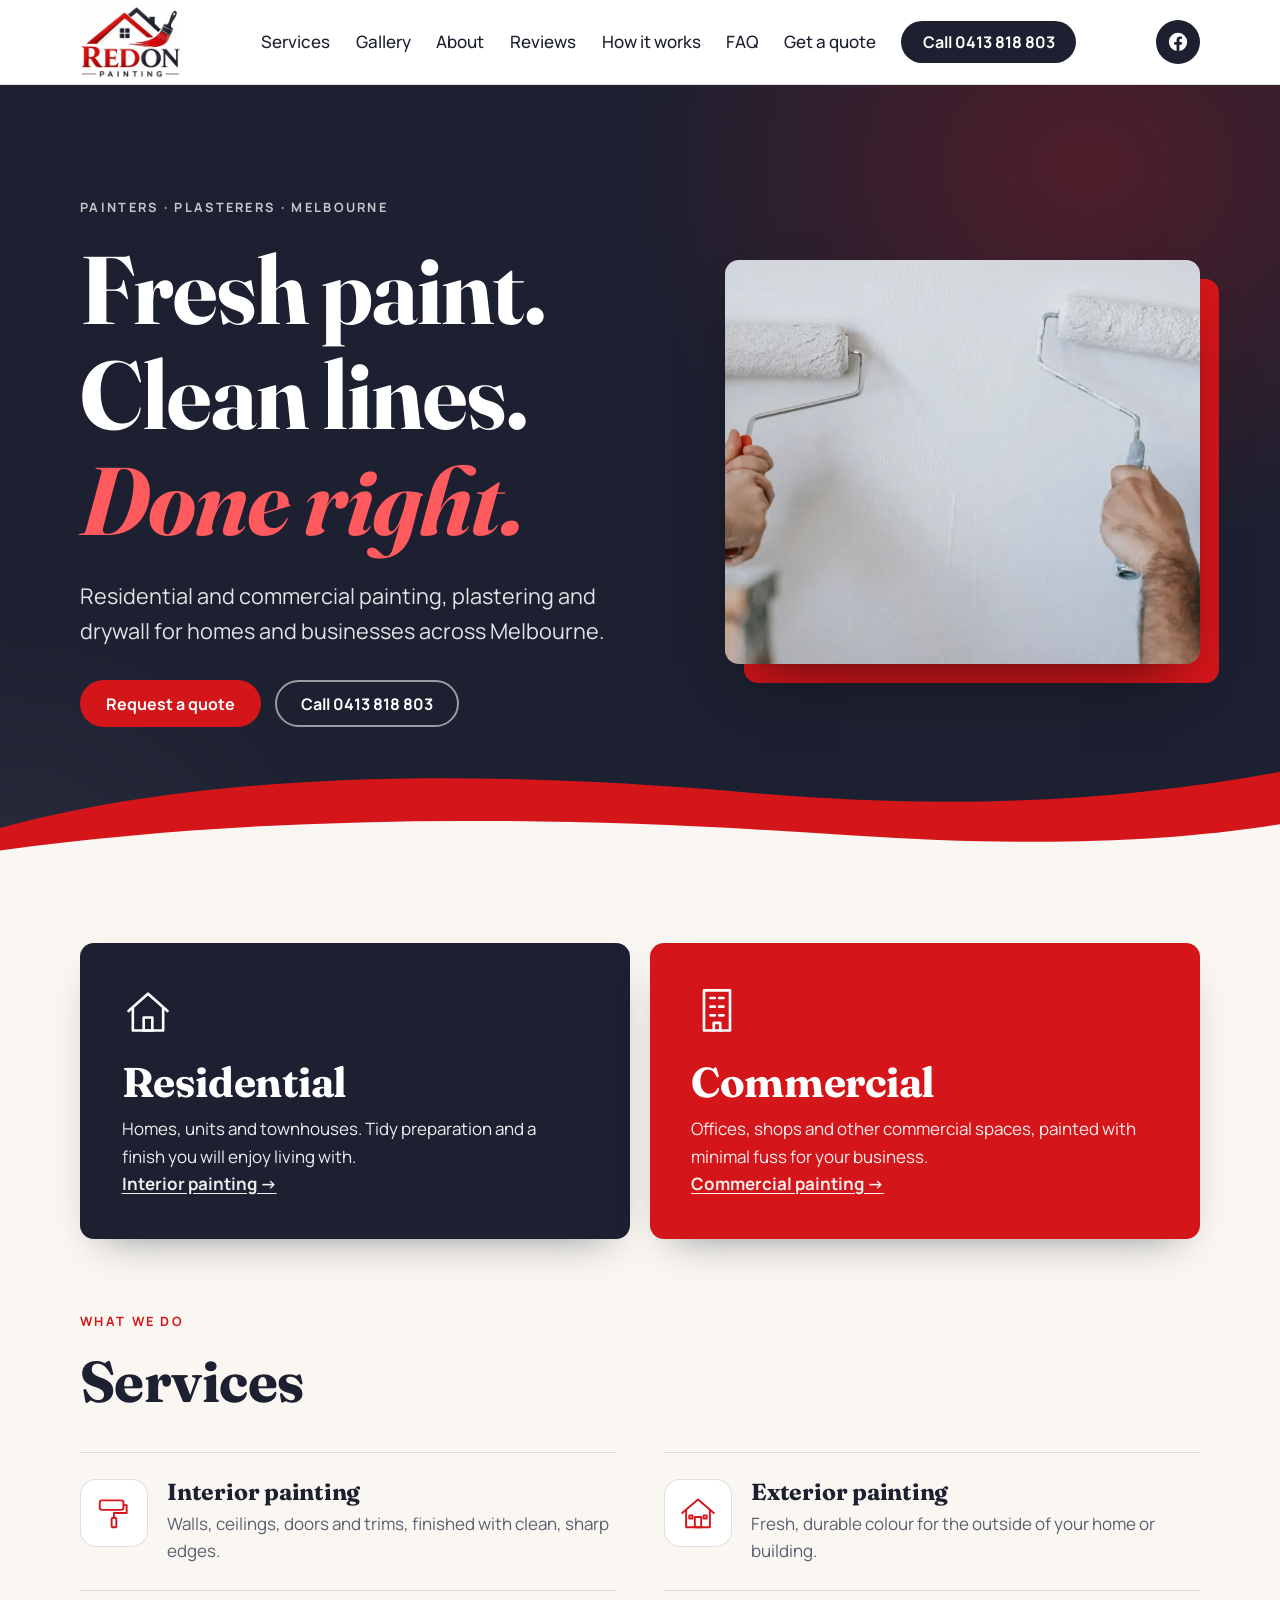
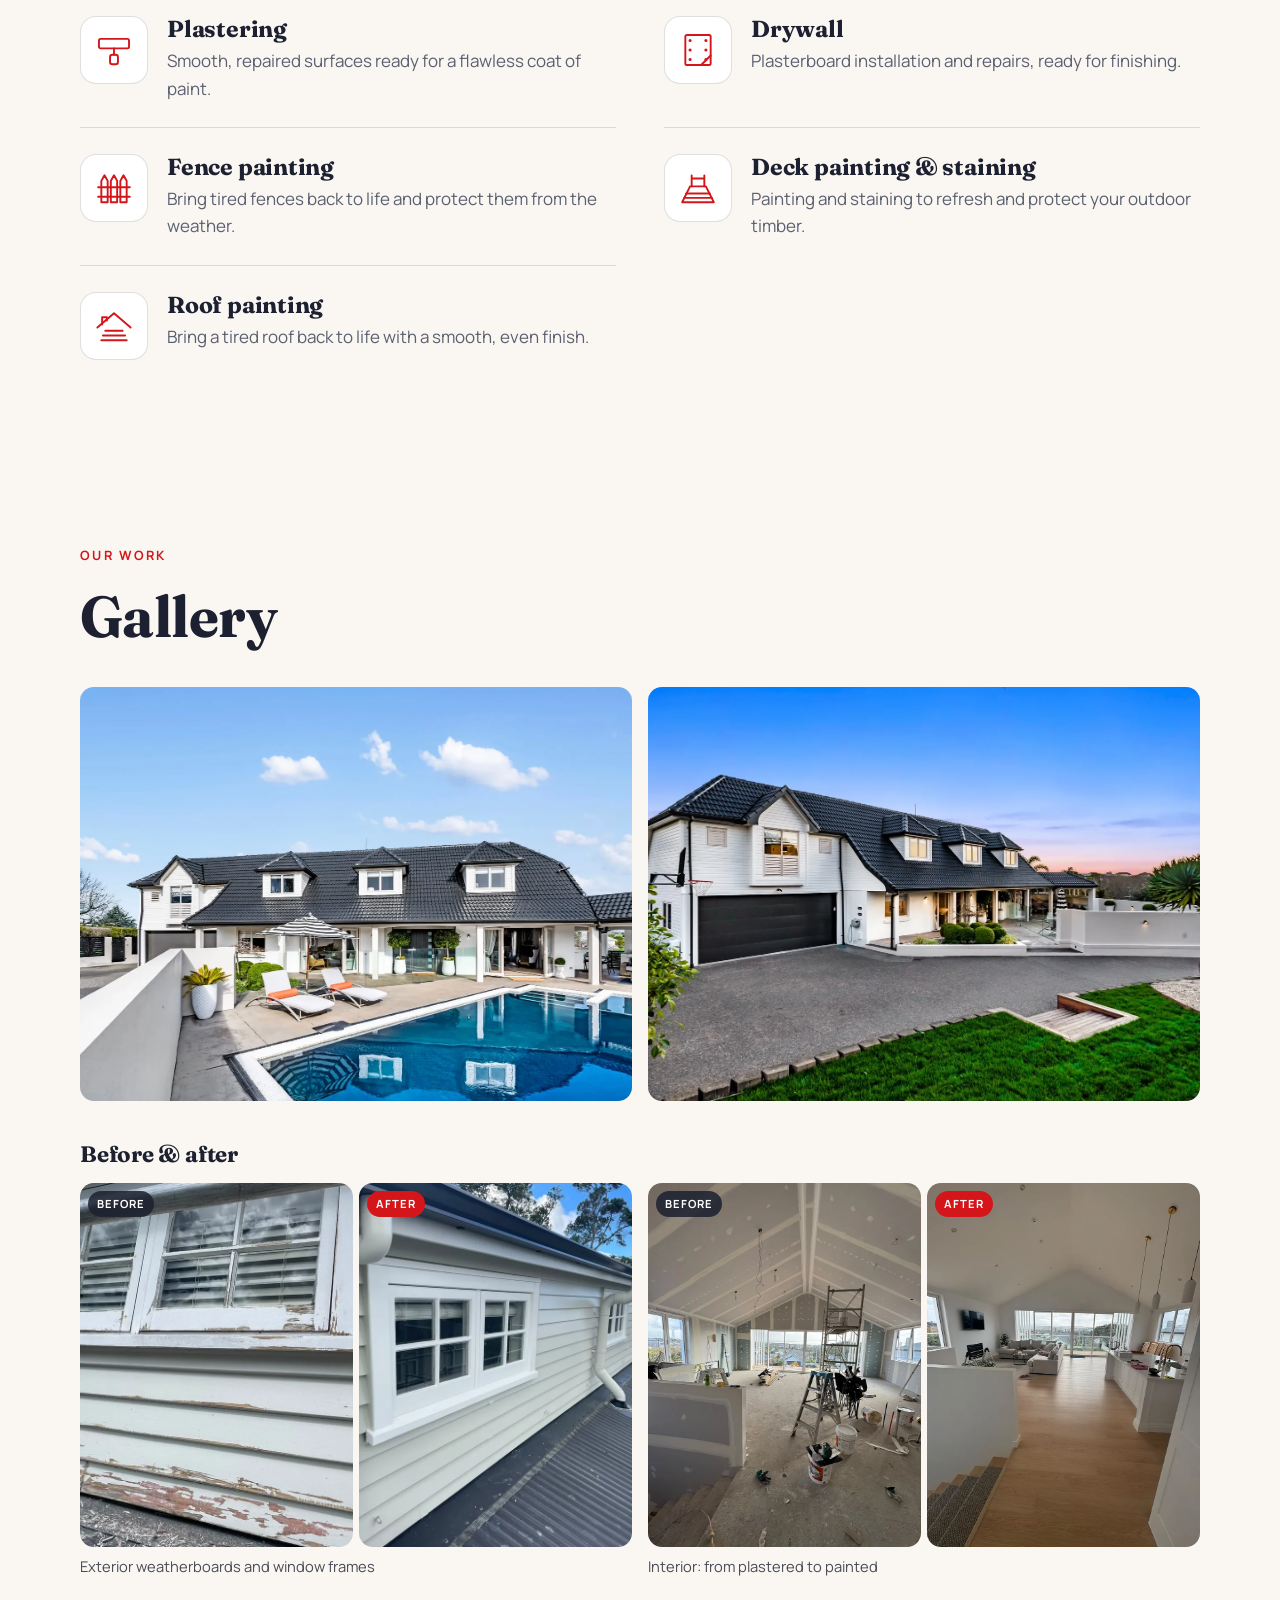
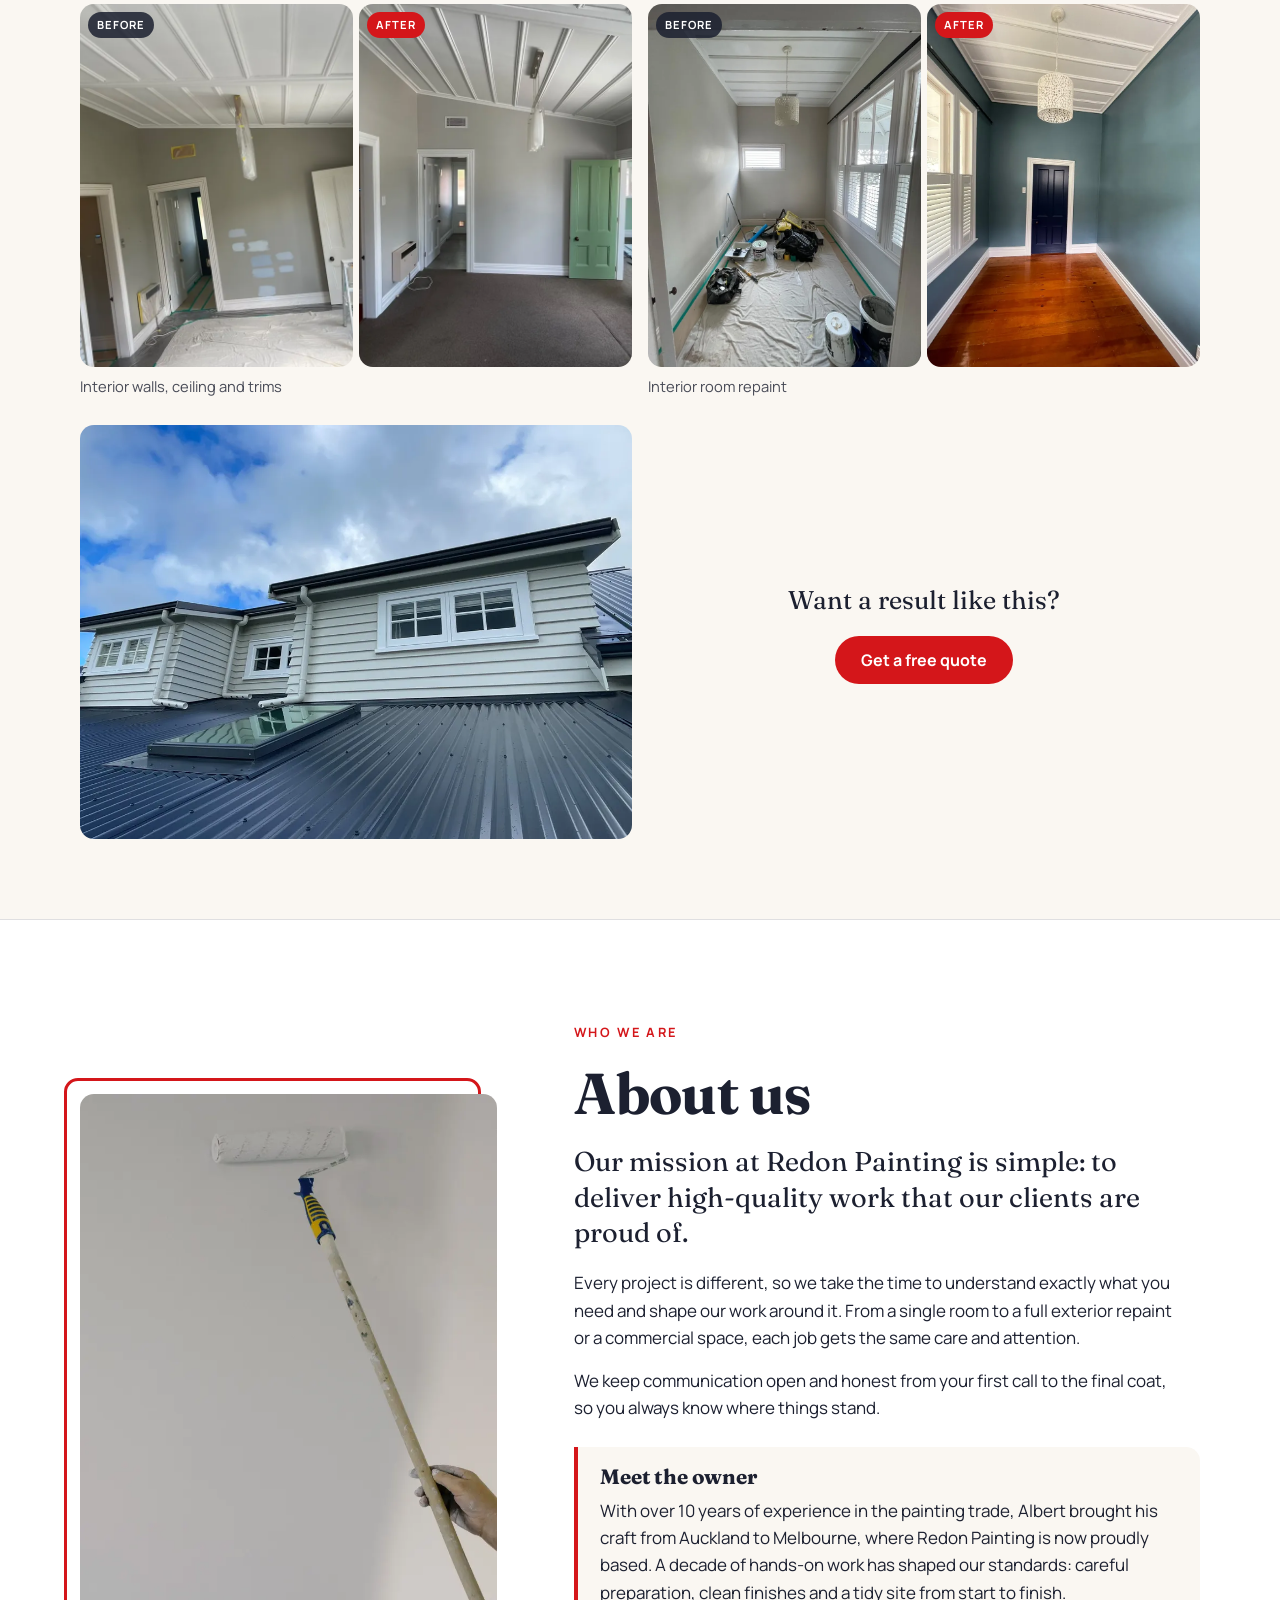
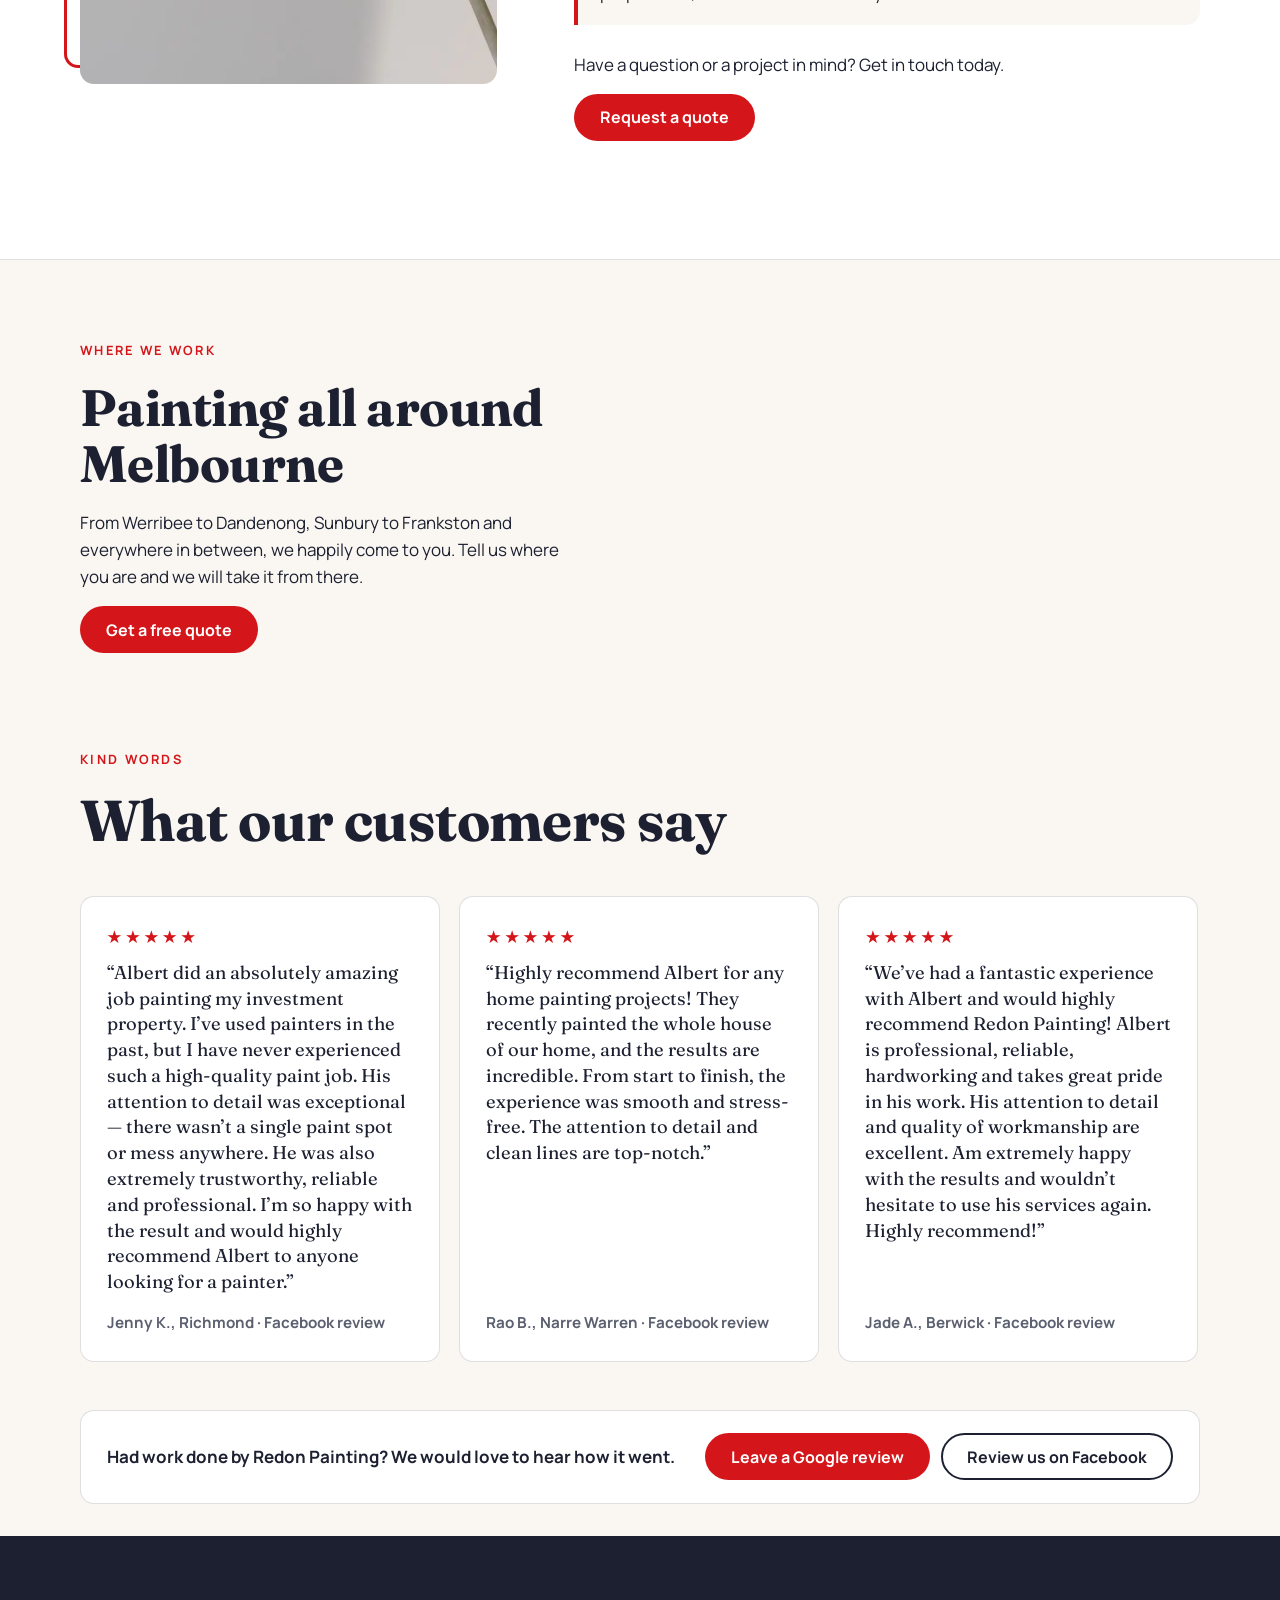
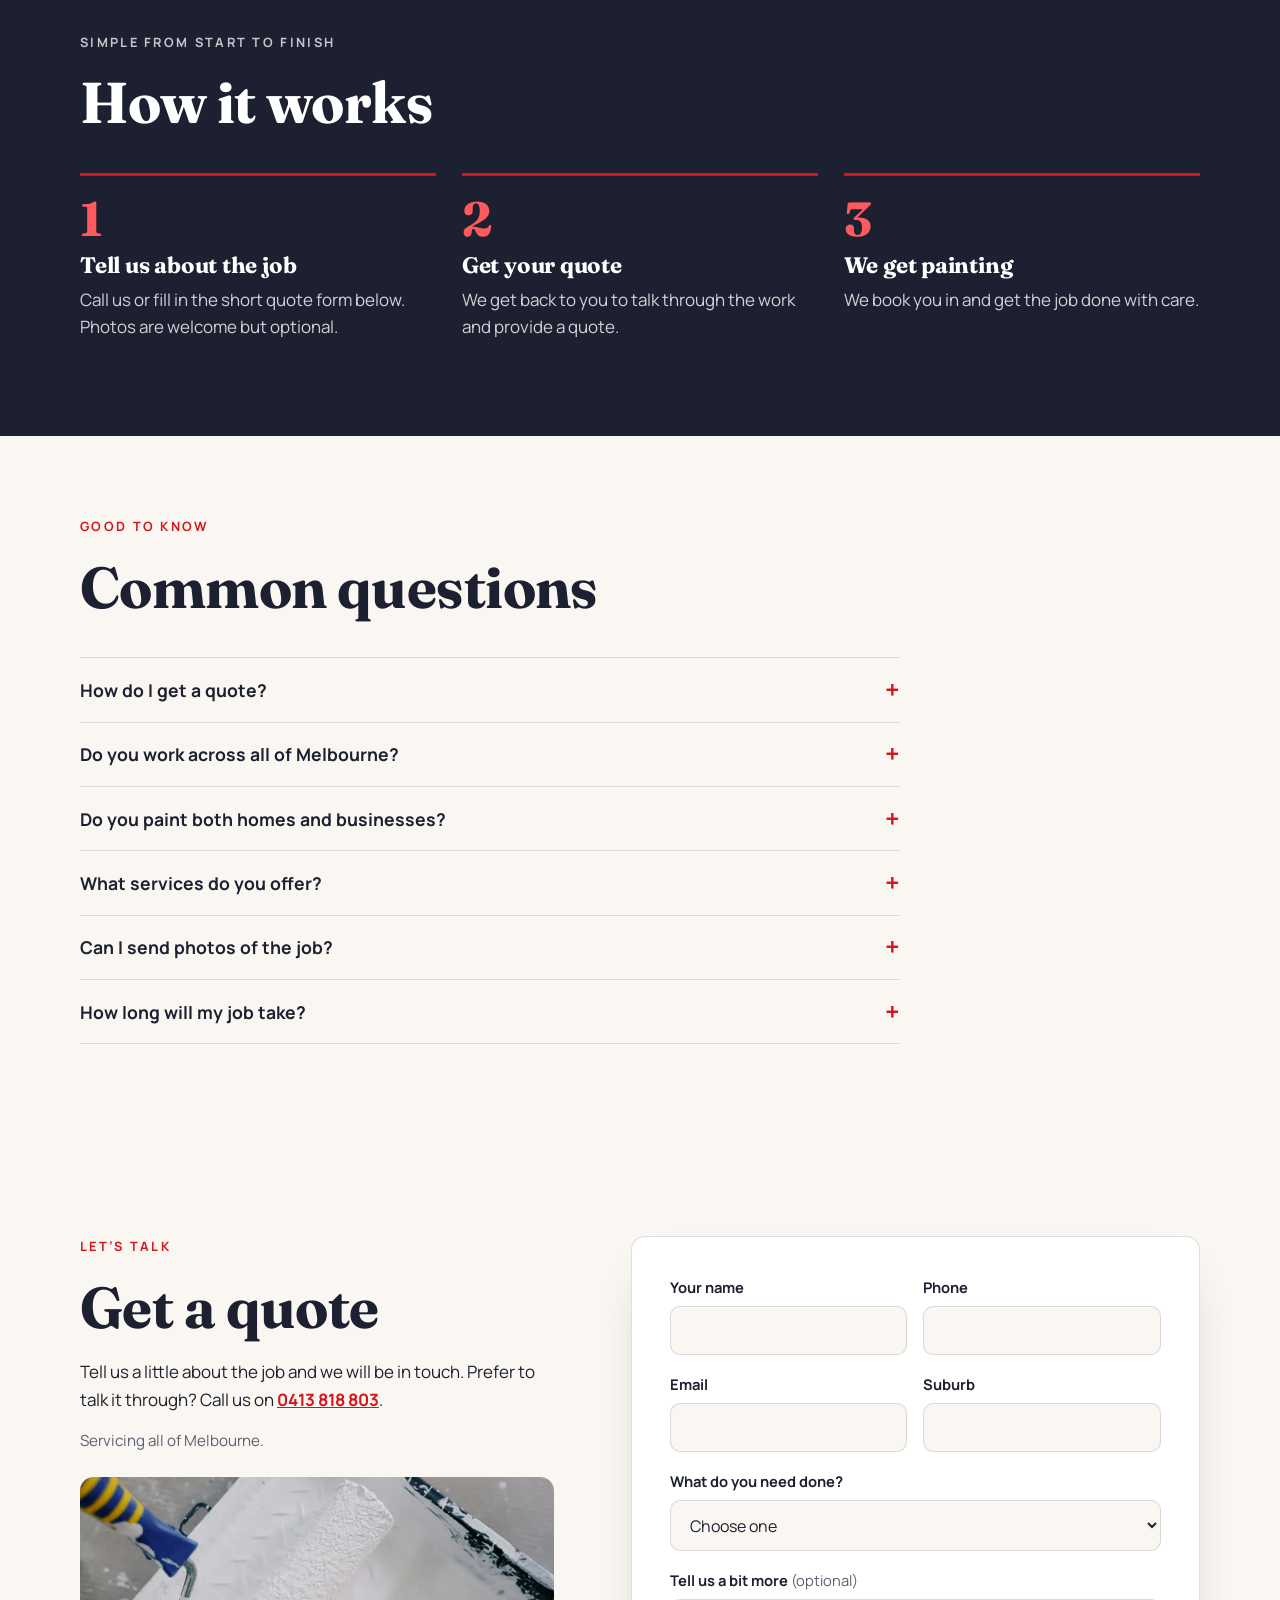
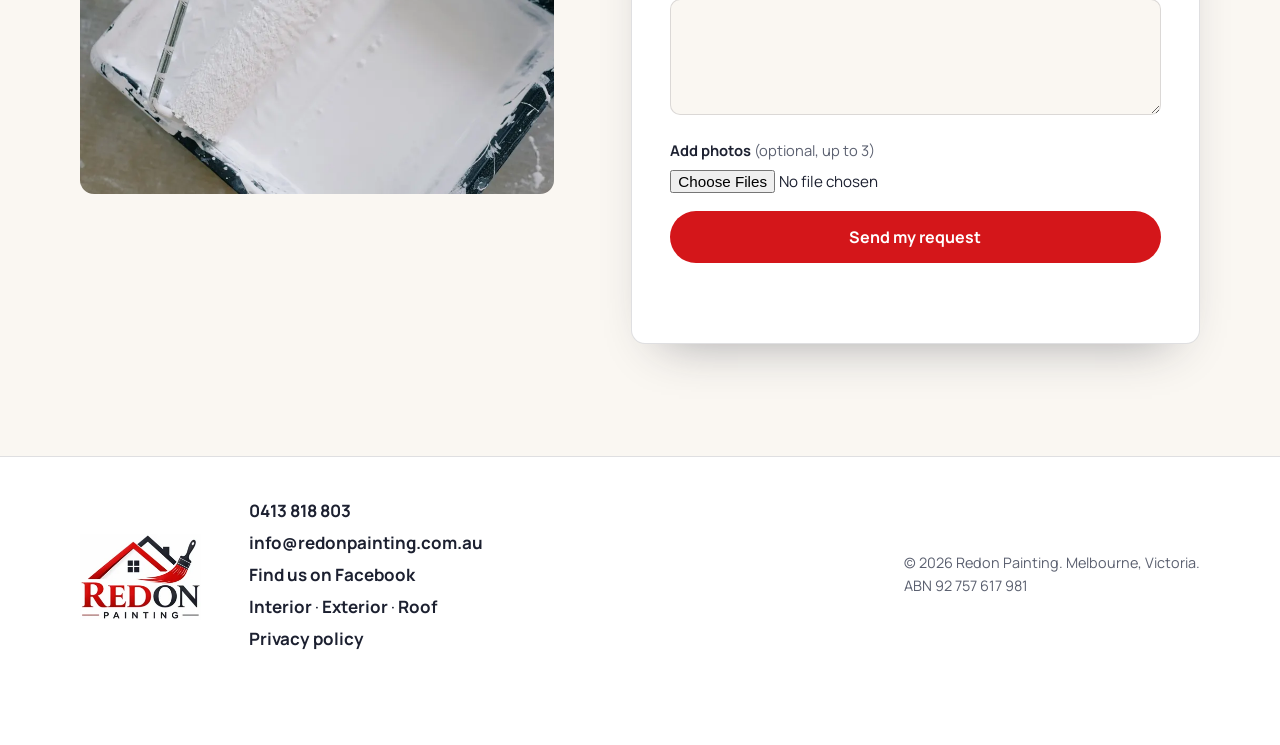
==== commit 64f0ba66: "Space out Residential/Commercial boxes between hero wave and Services Co-Authored-By: Claude Sonnet " ====
--- a/index.html
+++ b/index.html
@@ -27,7 +27,7 @@
   <link rel="preconnect" href="https://fonts.googleapis.com">
   <link rel="preconnect" href="https://fonts.gstatic.com" crossorigin>
   <link rel="stylesheet" href="https://fonts.googleapis.com/css2?family=Fraunces:wght@600;700&family=Manrope:wght@400;500;700&display=swap">
-  <link rel="stylesheet" href="styles.css?v=20261103f">
+  <link rel="stylesheet" href="styles.css?v=20261103g">
 
   <script type="application/ld+json">
   {
@@ -406,6 +406,6 @@
     <a href="sms:+61413818803">Text</a>
   </div>
 
-  <script src="script.js?v=20261103f" defer></script>
+  <script src="script.js?v=20261103g" defer></script>
 </body>
 </html>
--- a/styles.css
+++ b/styles.css
@@ -84,7 +84,7 @@
 .stroke { position: absolute; left: 0; right: 0; bottom: -1px; width: 100%; height: clamp(70px, 12vw, 150px); display: block; z-index: 1; }
 
 /* Audience panels */
-.audience { display: grid; grid-template-columns: 1fr 1fr; gap: 1.2rem; margin-top: -2.5rem; position: relative; z-index: 2; }
+.audience { display: grid; grid-template-columns: 1fr 1fr; gap: 1.2rem; margin-top: 3.5rem; position: relative; z-index: 2; }
 .panel { padding: clamp(1.6rem, 4vw, 2.6rem); border-radius: var(--radius); color: #fff; box-shadow: 0 18px 40px -22px rgba(28,32,48,.55); }
 .panel h2 { font-size: clamp(1.8rem, 4vw, 2.6rem); margin-bottom: .6rem; }
 .panel p { margin: 0; max-width: 28rem; opacity: .92; }
@@ -94,7 +94,7 @@
 .ico { width: 52px; height: 52px; margin-bottom: 1rem; fill: none; stroke: currentColor; stroke-width: 2.4; stroke-linecap: round; stroke-linejoin: round; }
 
 /* Services */
-.services { padding: clamp(4rem, 9vw, 7rem) 0 clamp(3rem, 7vw, 5rem); }
+.services { padding: clamp(3rem, 6vw, 4.5rem) 0 clamp(3rem, 7vw, 5rem); }
 .section-head { margin-bottom: 2.4rem; }
 .section-head h2 { font-size: clamp(2.2rem, 5vw, 3.6rem); }
 .service-list { list-style: none; margin: 0; padding: 0; display: grid; grid-template-columns: 1fr 1fr; column-gap: 3rem; }
@@ -189,7 +189,7 @@
   .audience, .service-list, .steps, .quote, .row, .hero-inner, .about-inner { grid-template-columns: minmax(0, 1fr); }
   .hero-photo { margin: 0 1.2rem 1.2rem 0; }
   .about-photo { margin-left: 1rem; max-width: 340px; }
-  .audience { margin-top: -2rem; }
+  .audience { margin-top: 2.5rem; }
   .copy { margin-left: 0 !important; }
   .areas { grid-template-columns: minmax(0, 1fr); }
   .mobile-only { display: block; }
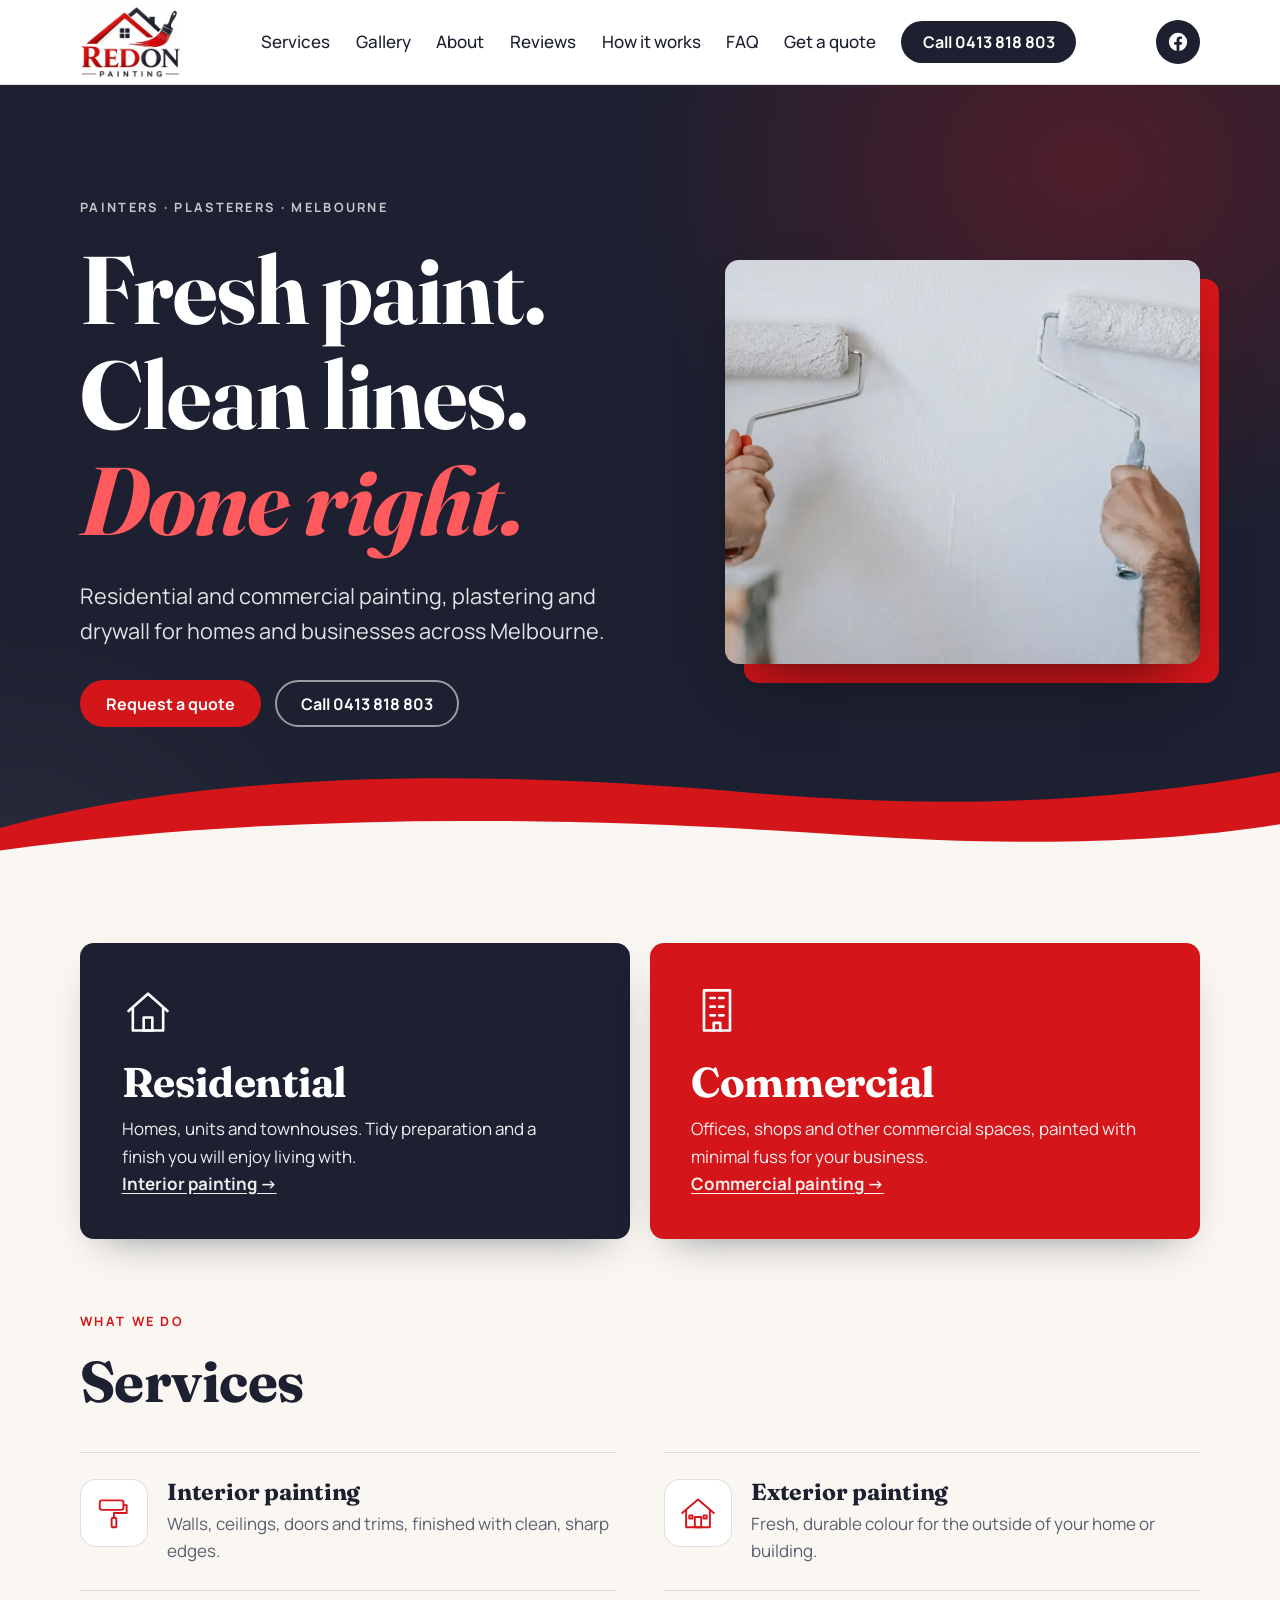
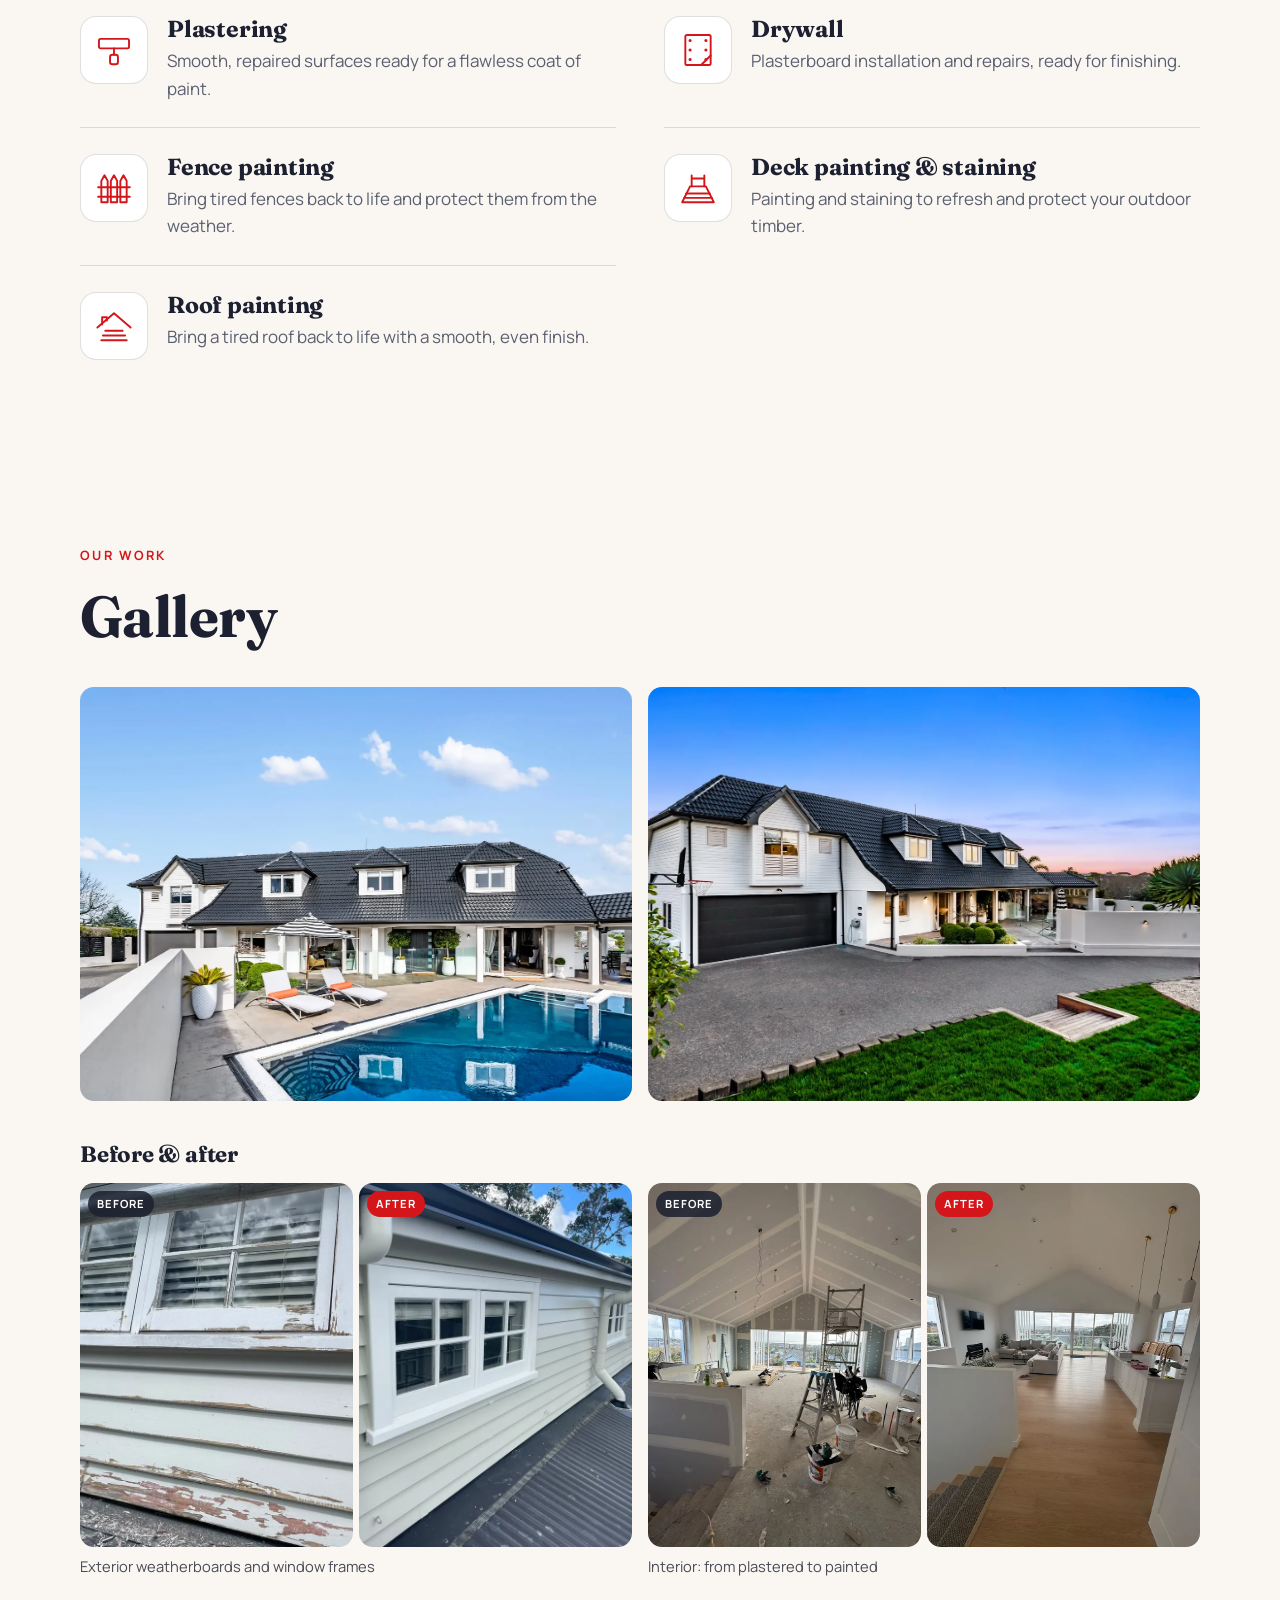
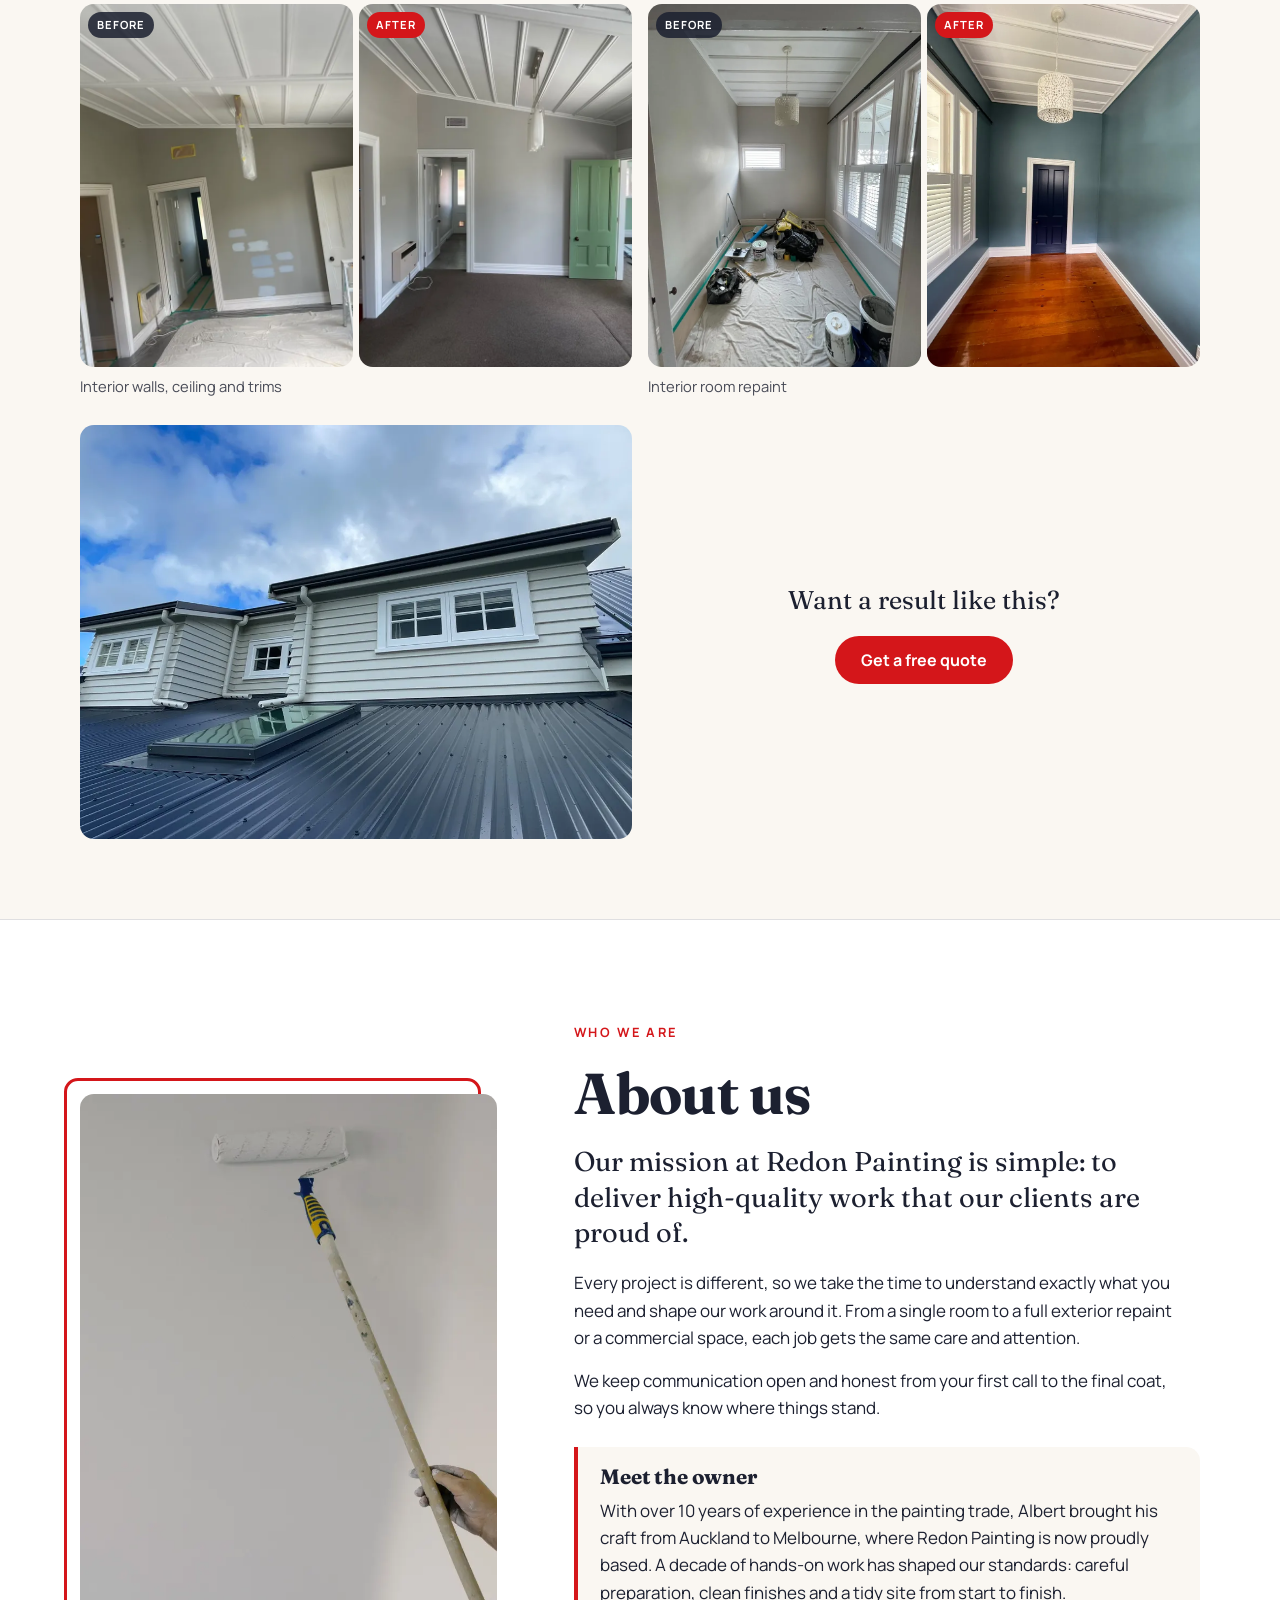
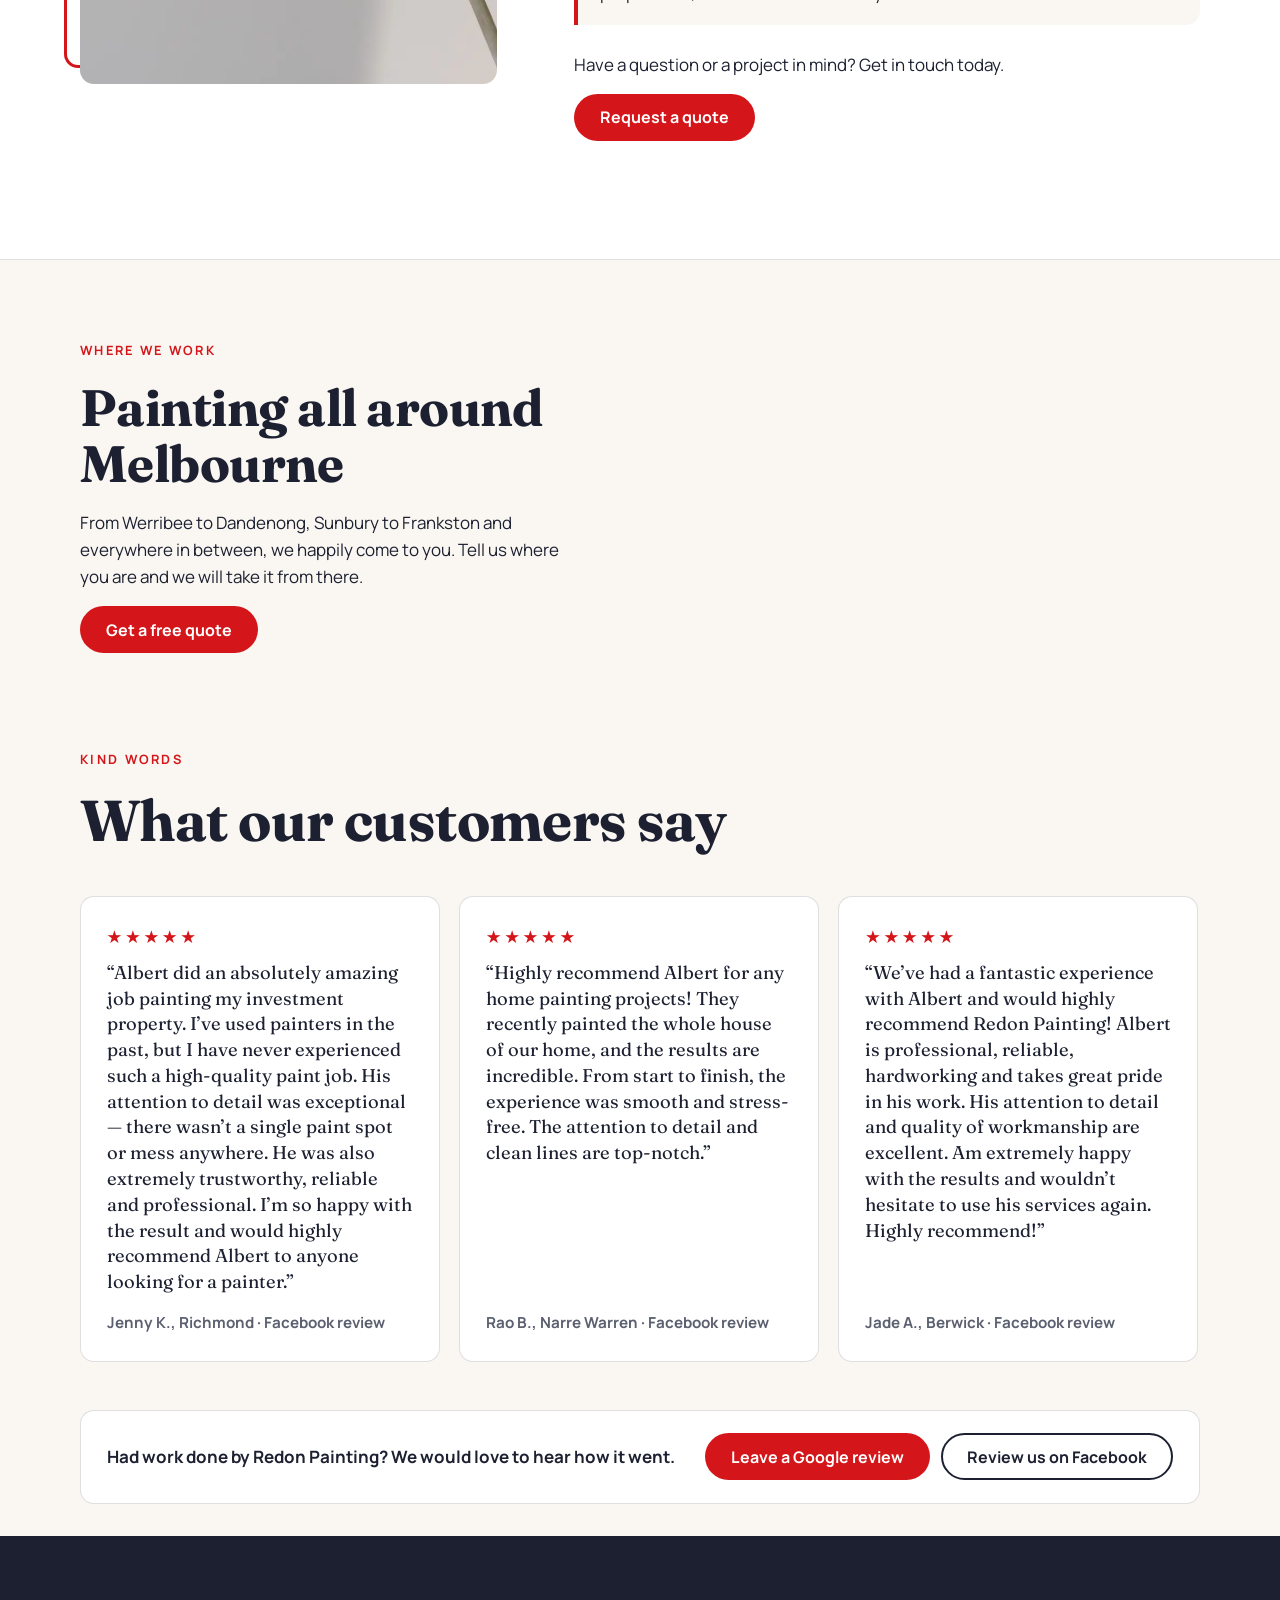
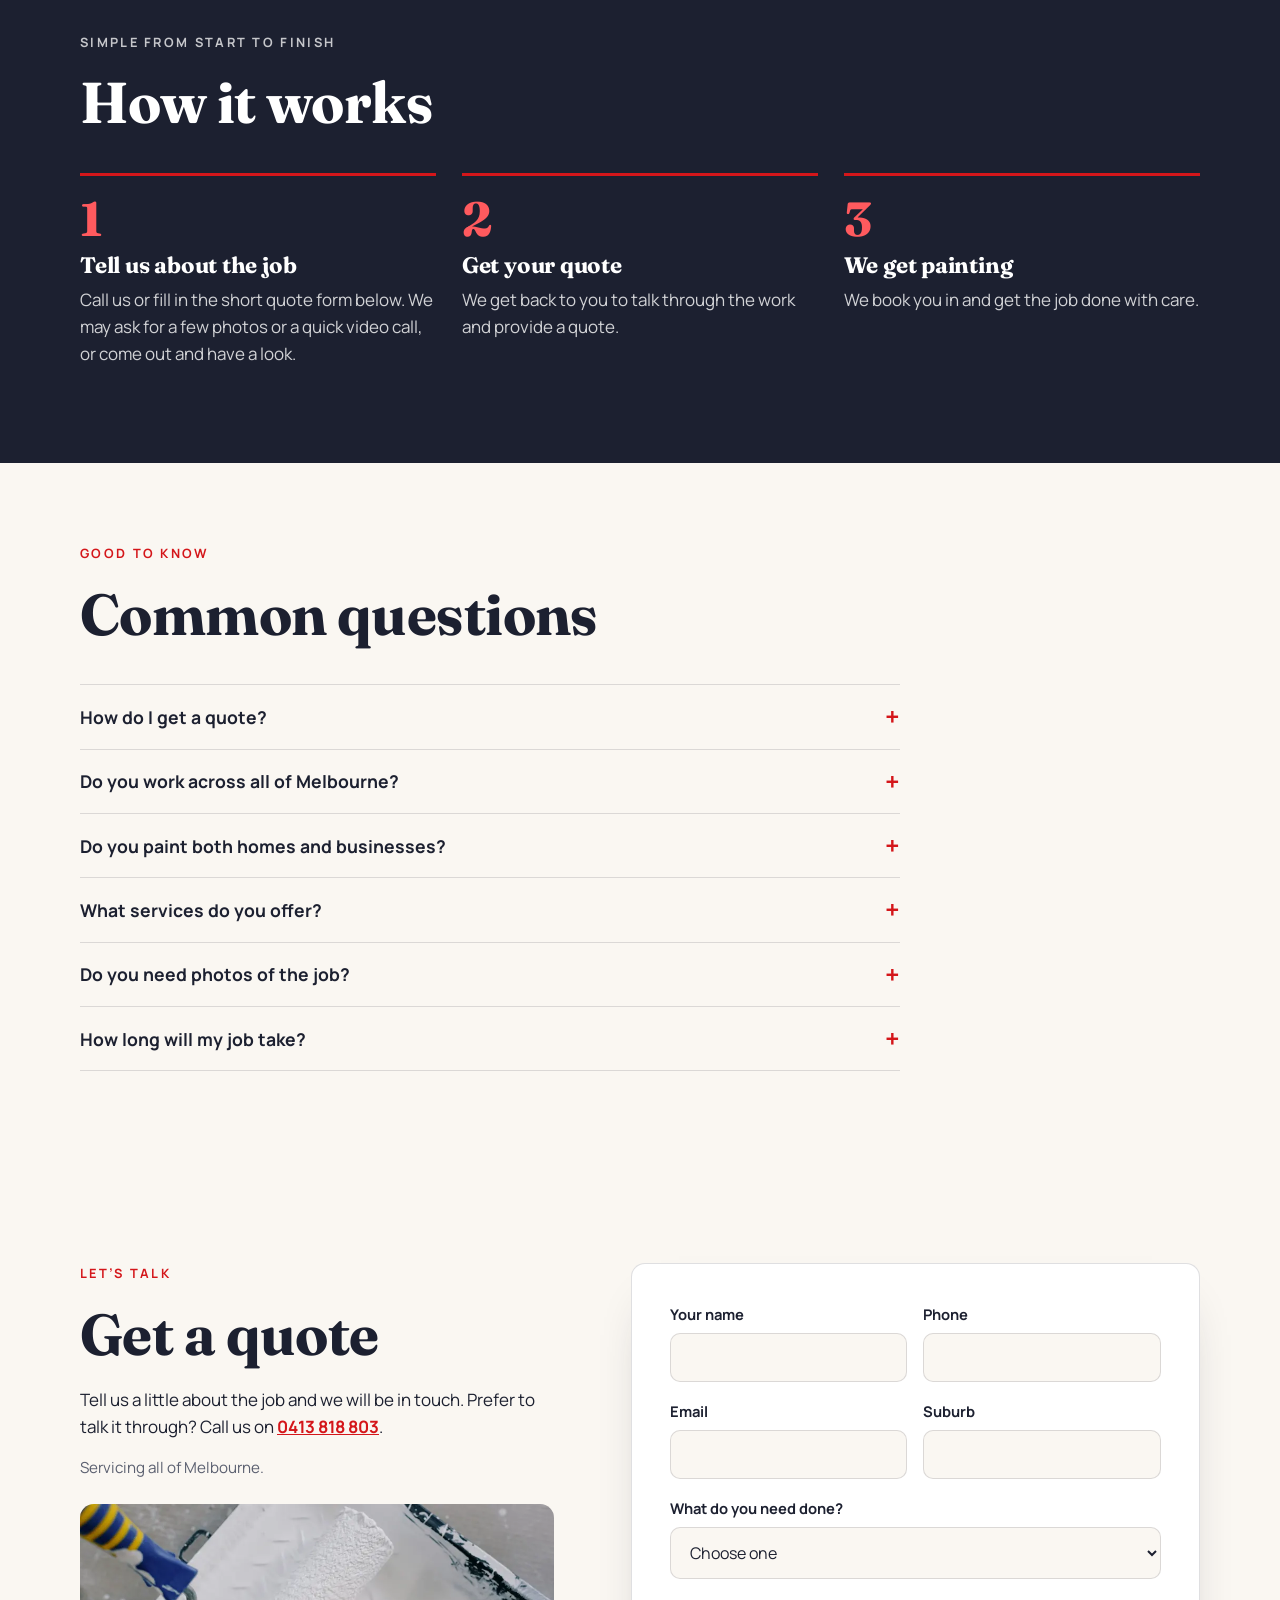
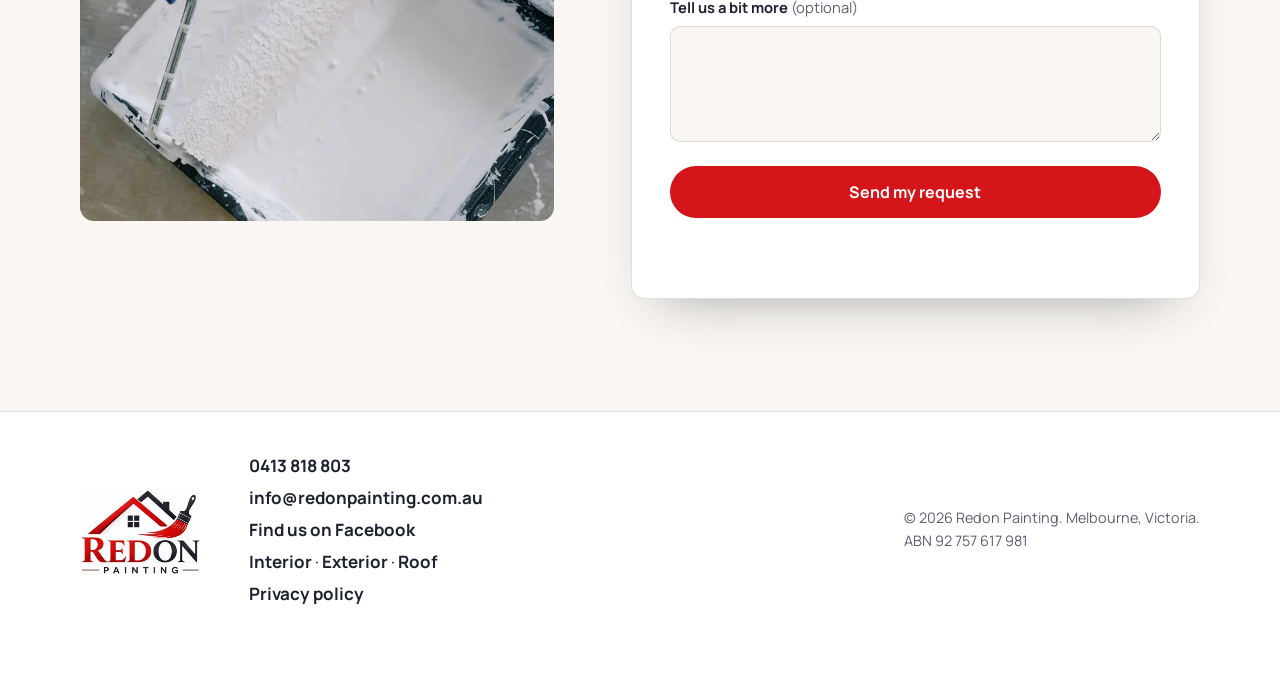
==== commit 7b43f73d: "Remove photo upload (Web3Forms attachments are Pro-only); say photos/video call on request Co-Author" ====
--- a/index.html
+++ b/index.html
@@ -27,7 +27,7 @@
   <link rel="preconnect" href="https://fonts.googleapis.com">
   <link rel="preconnect" href="https://fonts.gstatic.com" crossorigin>
   <link rel="stylesheet" href="https://fonts.googleapis.com/css2?family=Fraunces:wght@600;700&family=Manrope:wght@400;500;700&display=swap">
-  <link rel="stylesheet" href="styles.css?v=20261103g">
+  <link rel="stylesheet" href="styles.css?v=20261103h">
 
   <script type="application/ld+json">
   {
@@ -54,7 +54,7 @@
         "name": "How do I get a quote?",
         "acceptedAnswer": {
           "@type": "Answer",
-          "text": "Fill in the short quote form on this page or call us on 0413 818 803. Tell us about the job, and we will get back to you to talk it through and provide a quote. Photos are welcome but optional."
+          "text": "Fill in the short quote form on this page or call us on 0413 818 803. Tell us about the job, and we will get back to you to talk it through and provide a quote. We may ask for a few photos or a quick video call, or come out and have a look."
         }
       },
       {
@@ -83,10 +83,10 @@
       },
       {
         "@type": "Question",
-        "name": "Can I send photos of the job?",
-        "acceptedAnswer": {
-          "@type": "Answer",
-          "text": "Yes. The quote form lets you add up to 3 photos. They are optional, but they help us understand the job before we call you back."
+        "name": "Do you need photos of the job?",
+        "acceptedAnswer": {
+          "@type": "Answer",
+          "text": "Not to start with. Send your request and we will call you back. For smaller jobs we may ask for a few photos or a quick video call, and for bigger jobs we are happy to come out and have a look."
         }
       },
       {
@@ -281,7 +281,7 @@
           <h2>How it works</h2>
         </div>
         <div class="steps">
-          <div class="step"><span class="step-num">1</span><h3>Tell us about the job</h3><p>Call us or fill in the short quote form below. Photos are welcome but optional.</p></div>
+          <div class="step"><span class="step-num">1</span><h3>Tell us about the job</h3><p>Call us or fill in the short quote form below. We may ask for a few photos or a quick video call, or come out and have a look.</p></div>
           <div class="step"><span class="step-num">2</span><h3>Get your quote</h3><p>We get back to you to talk through the work and provide a quote.</p></div>
           <div class="step"><span class="step-num">3</span><h3>We get painting</h3><p>We book you in and get the job done with care.</p></div>
         </div>
@@ -296,7 +296,7 @@
       <div class="faq-list">
         <details>
           <summary>How do I get a quote?</summary>
-          <p>Fill in the short quote form on this page or call us on 0413 818 803. Tell us about the job, and we will get back to you to talk it through and provide a quote. Photos are welcome but optional.</p>
+          <p>Fill in the short quote form on this page or call us on 0413 818 803. Tell us about the job, and we will get back to you to talk it through and provide a quote. We may ask for a few photos or a quick video call, or come out and have a look.</p>
         </details>
         <details>
           <summary>Do you work across all of Melbourne?</summary>
@@ -311,8 +311,8 @@
           <p>Interior and exterior painting, plastering, drywall, fence painting, and deck painting and staining.</p>
         </details>
         <details>
-          <summary>Can I send photos of the job?</summary>
-          <p>Yes. The quote form lets you add up to 3 photos. They are optional, but they help us understand the job before we call you back.</p>
+          <summary>Do you need photos of the job?</summary>
+          <p>Not to start with. Send your request and we will call you back. For smaller jobs we may ask for a few photos or a quick video call, and for bigger jobs we are happy to come out and have a look.</p>
         </details>
         <details>
           <summary>How long will my job take?</summary>
@@ -370,9 +370,6 @@
         <label>Tell us a bit more <span class="opt">(optional)</span>
           <textarea name="message" rows="4"></textarea>
         </label>
-        <label>Add photos <span class="opt">(optional, up to 3)</span>
-          <input type="file" id="photos" name="attachment" accept="image/*" multiple>
-        </label>
 
         <button class="btn btn-red btn-block" type="submit">Send my request</button>
         <p id="form-status" class="status" role="status" aria-live="polite"></p>
@@ -406,6 +403,6 @@
     <a href="sms:+61413818803">Text</a>
   </div>
 
-  <script src="script.js?v=20261103g" defer></script>
+  <script src="script.js?v=20261103h" defer></script>
 </body>
 </html>
